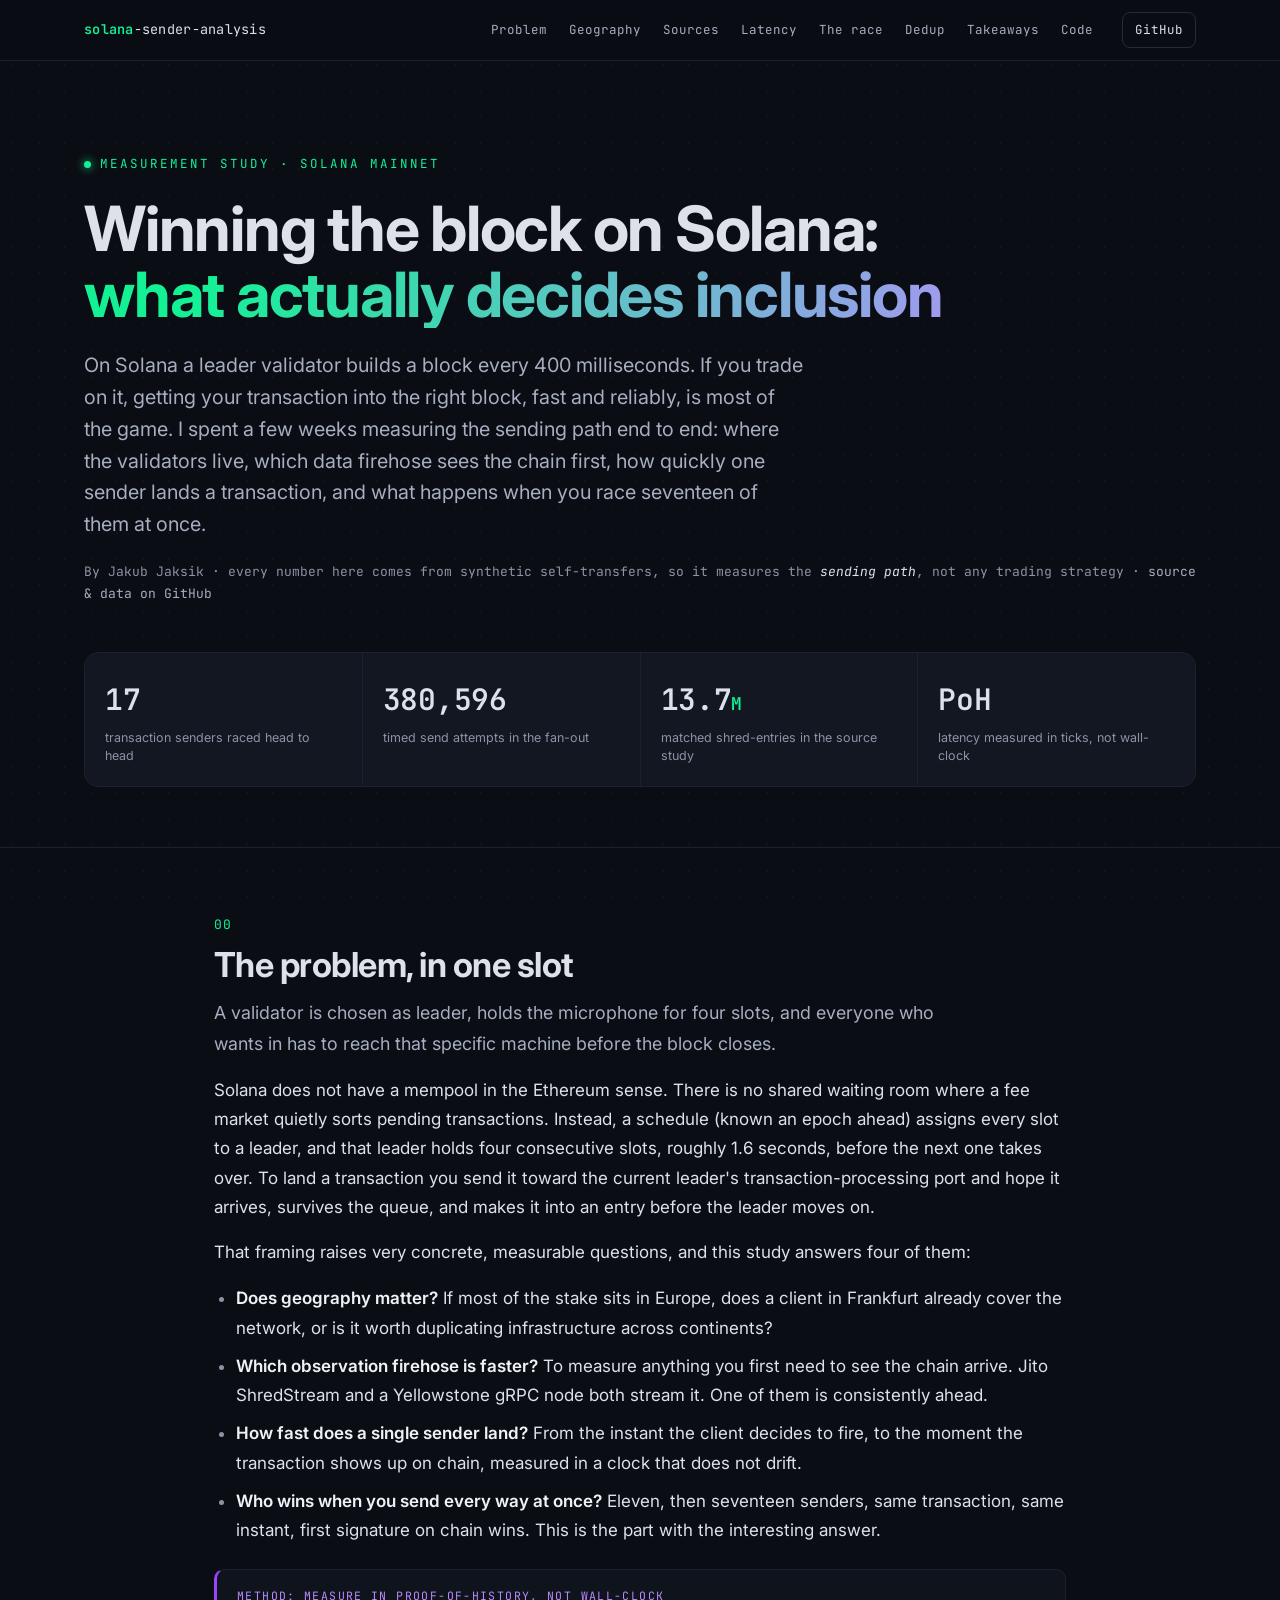
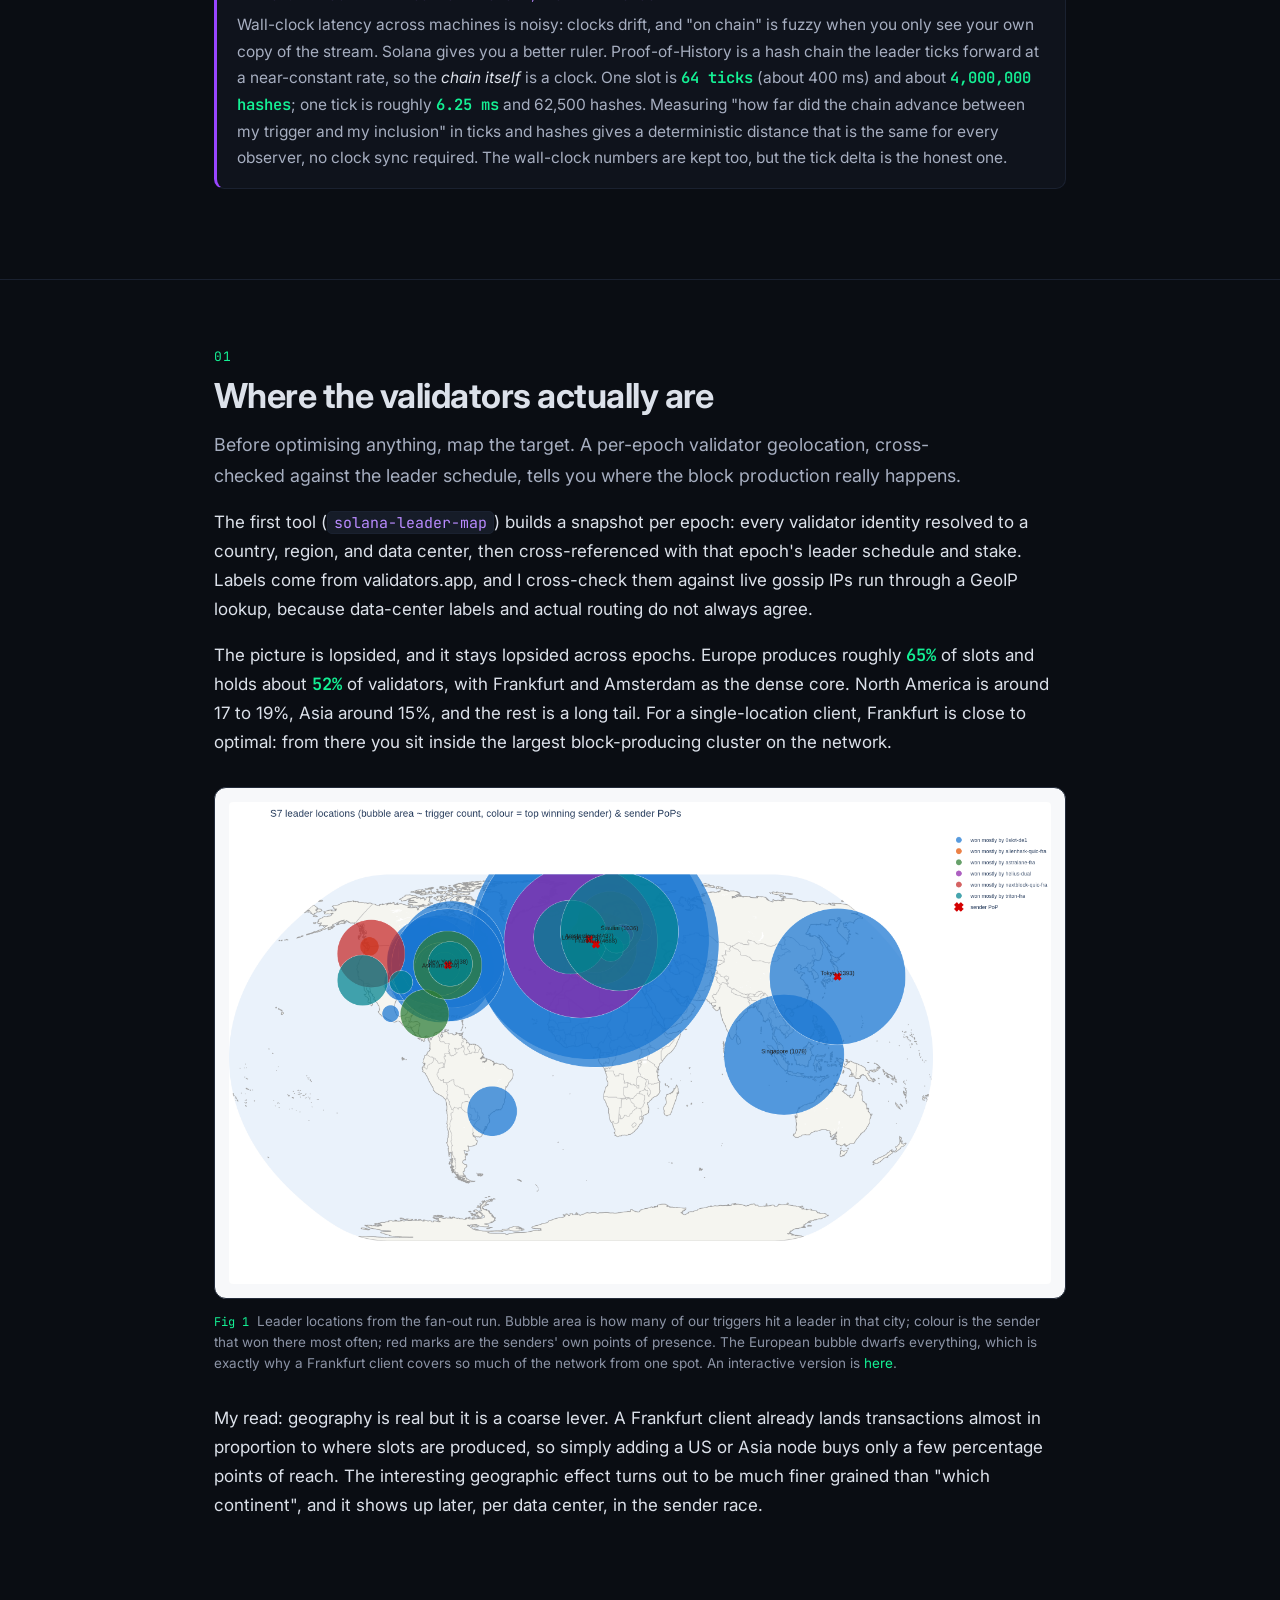
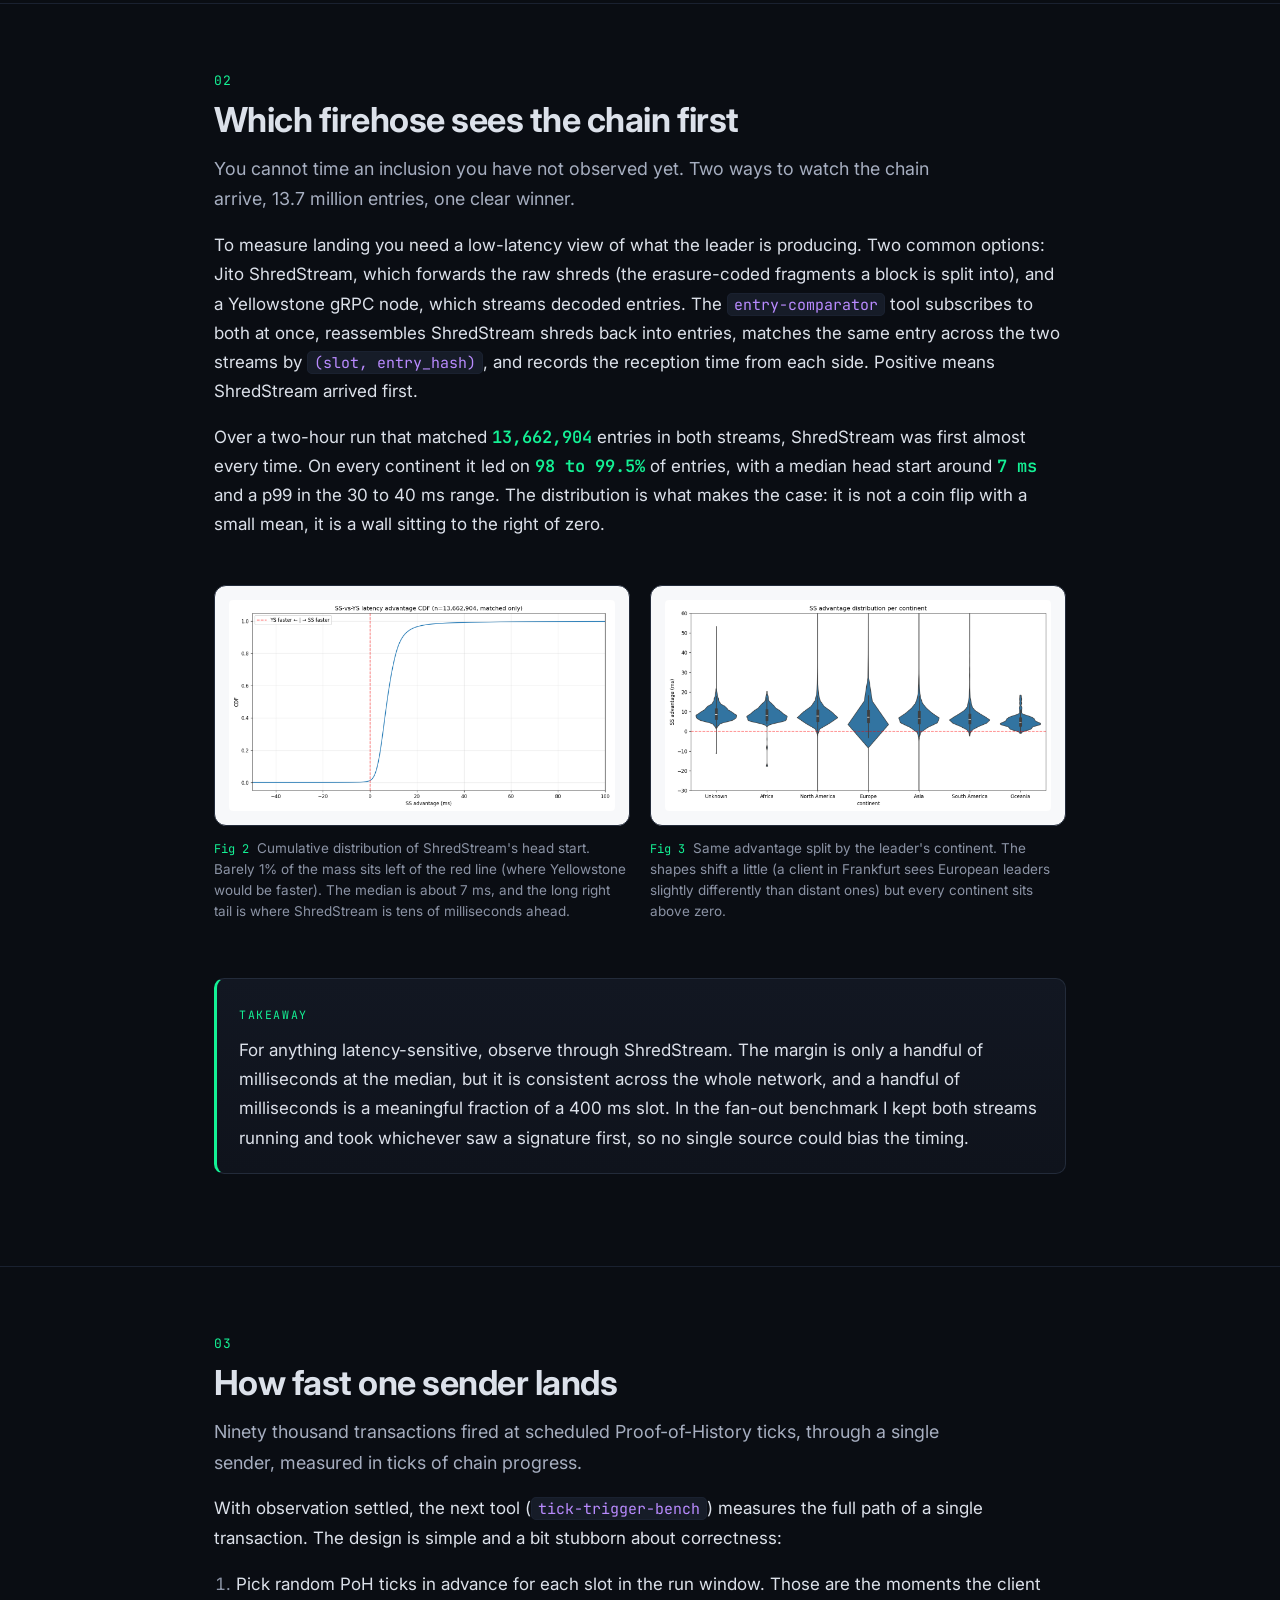
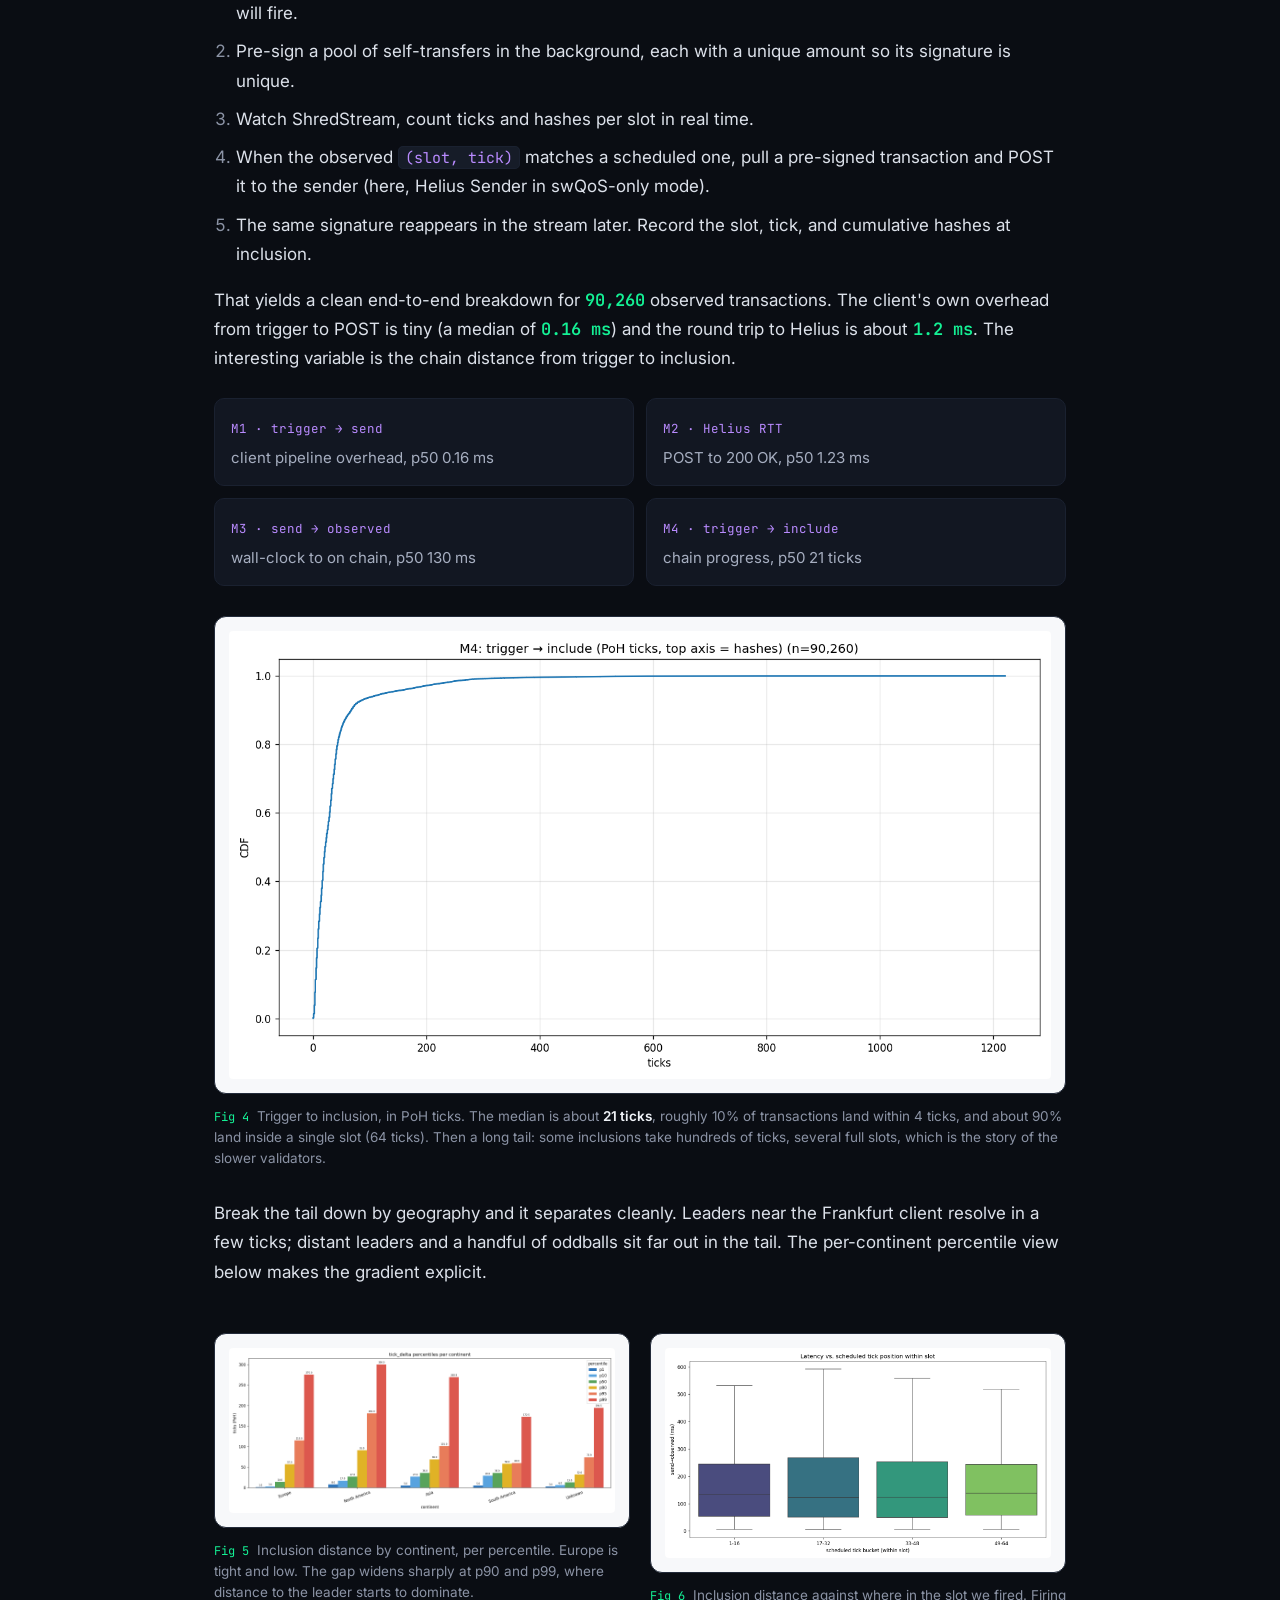
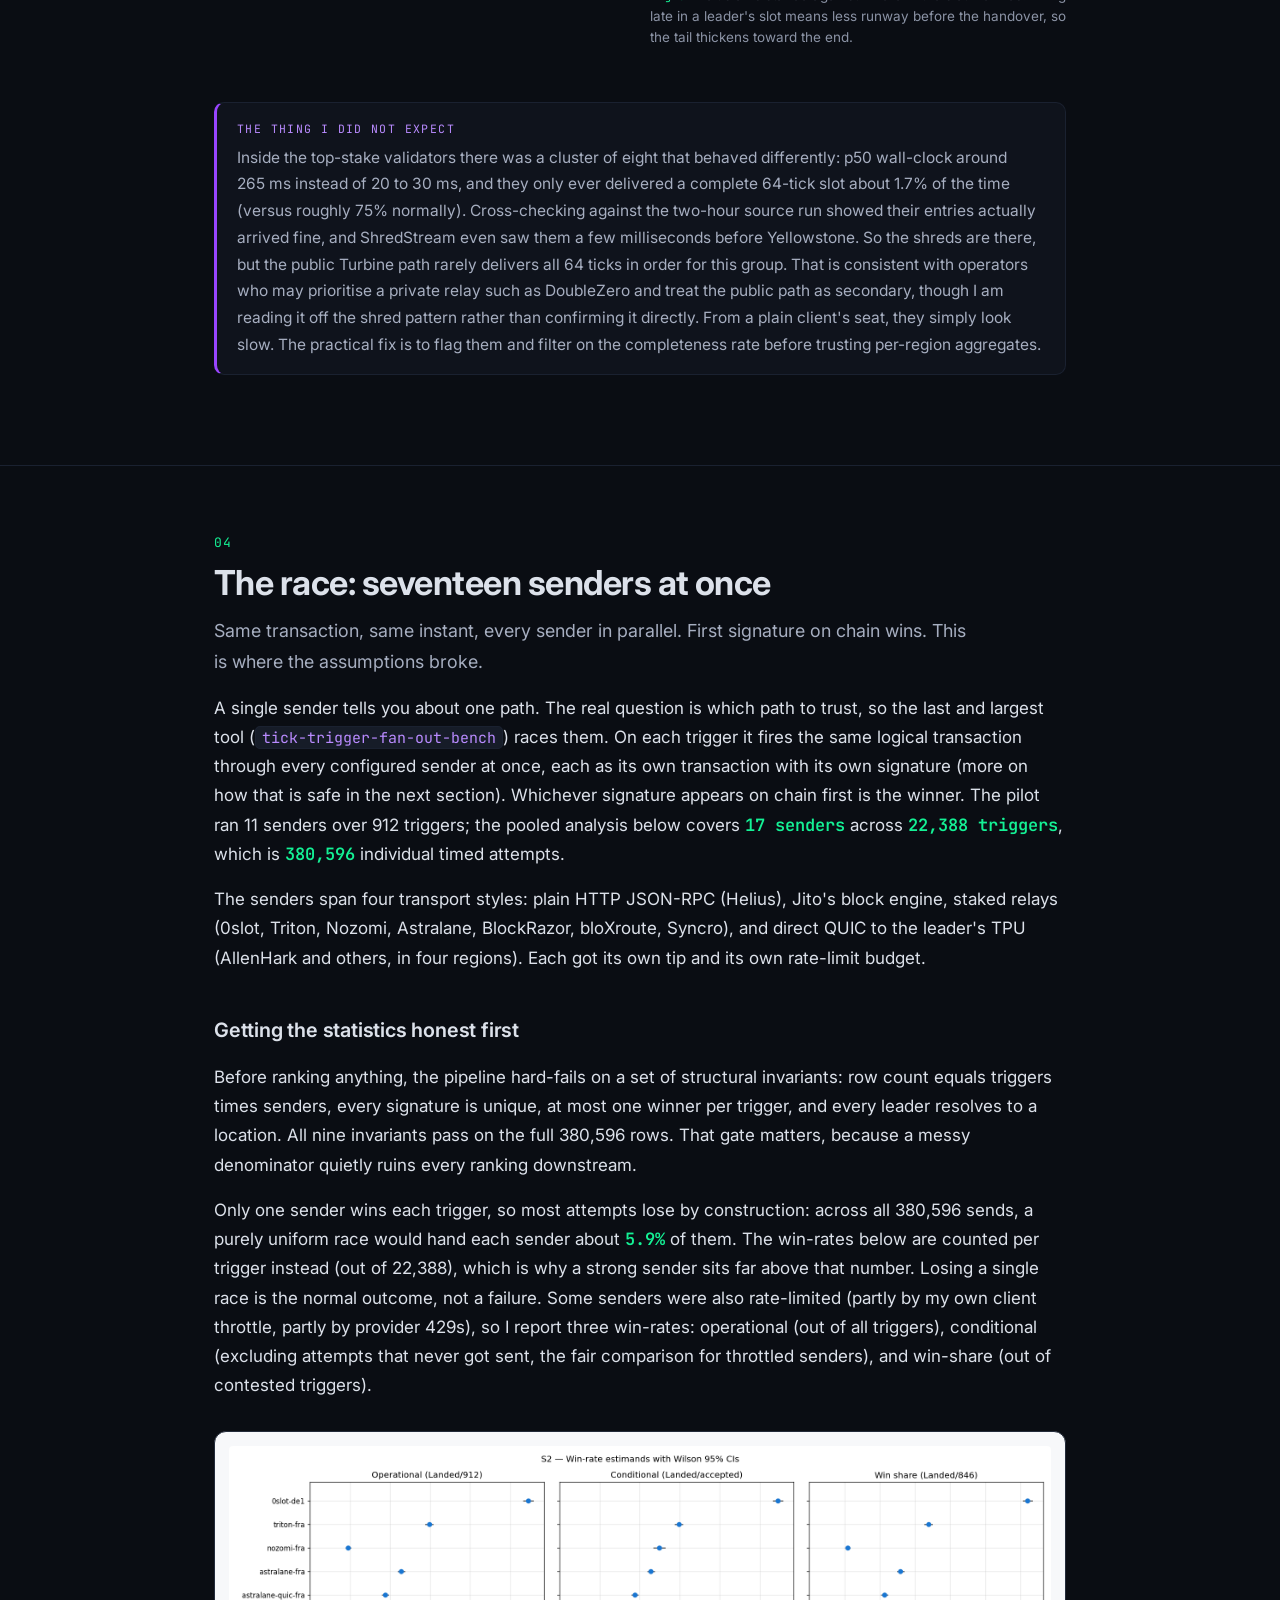
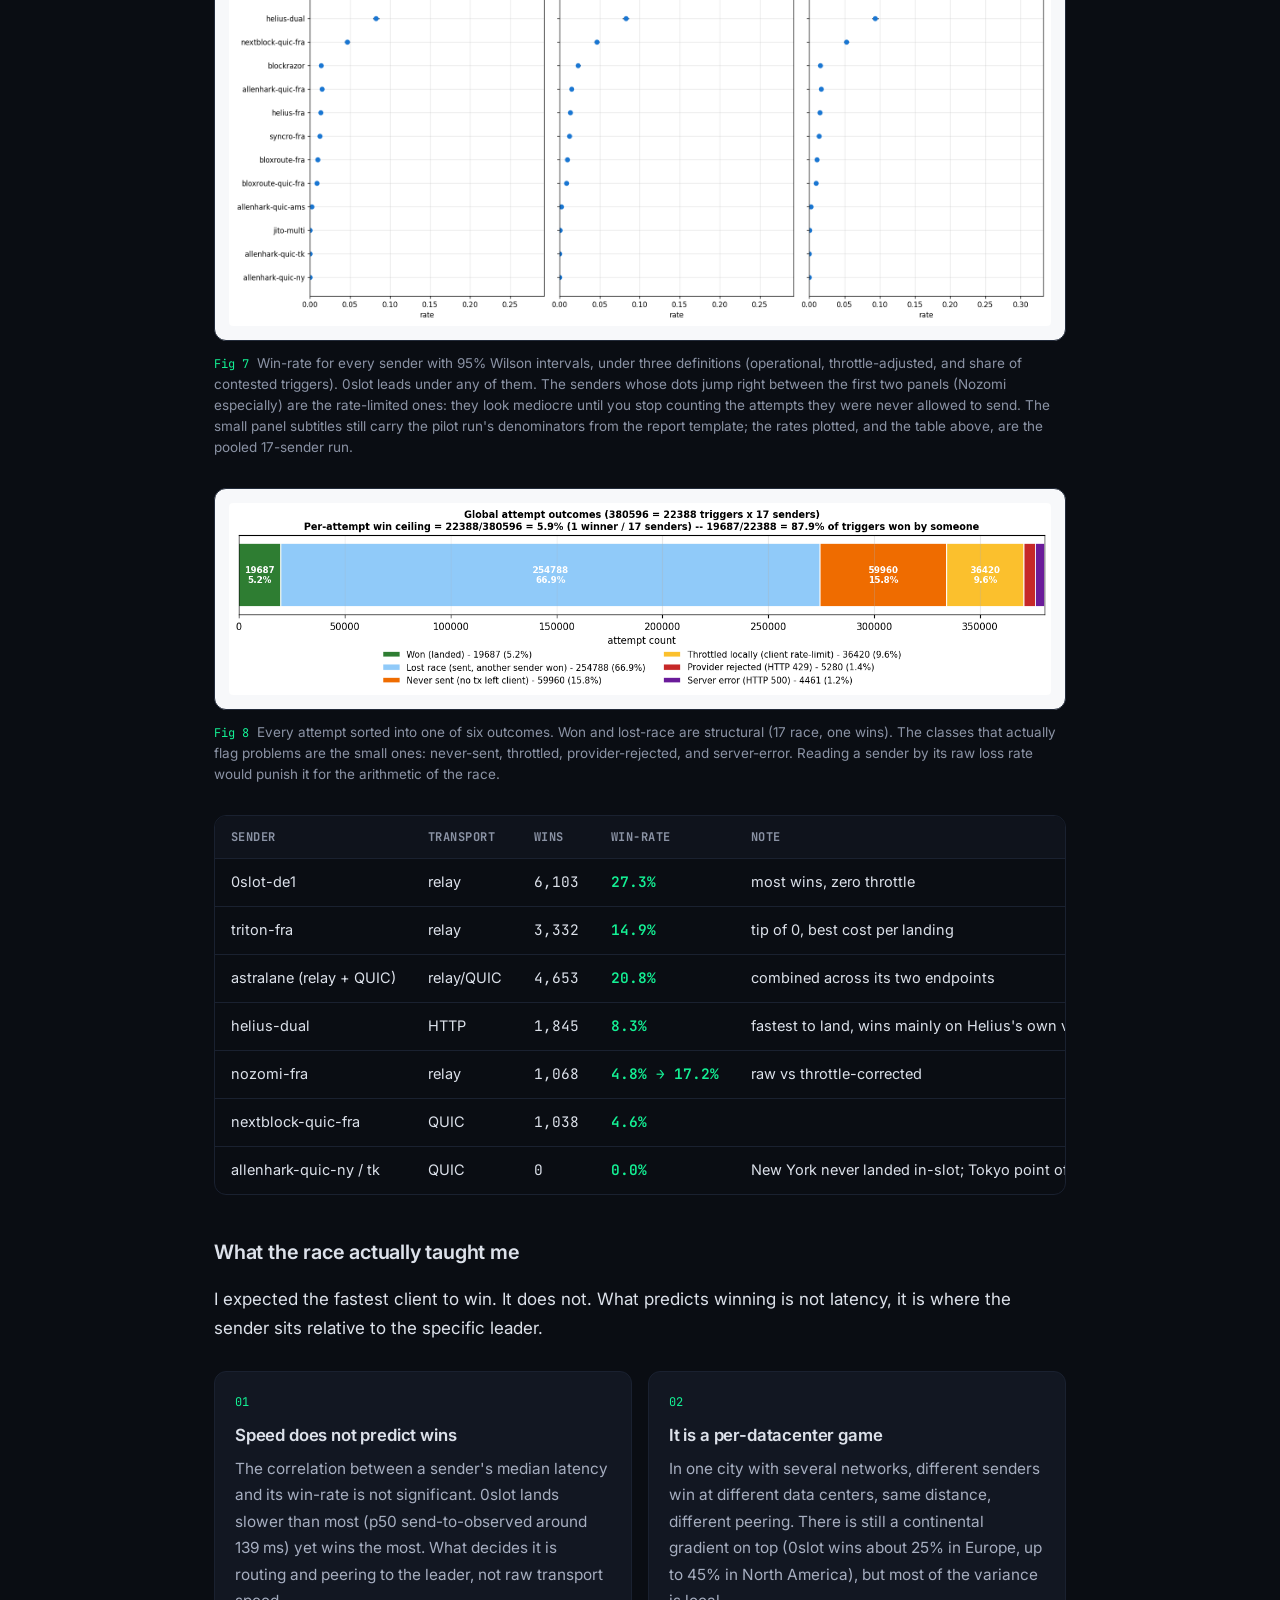
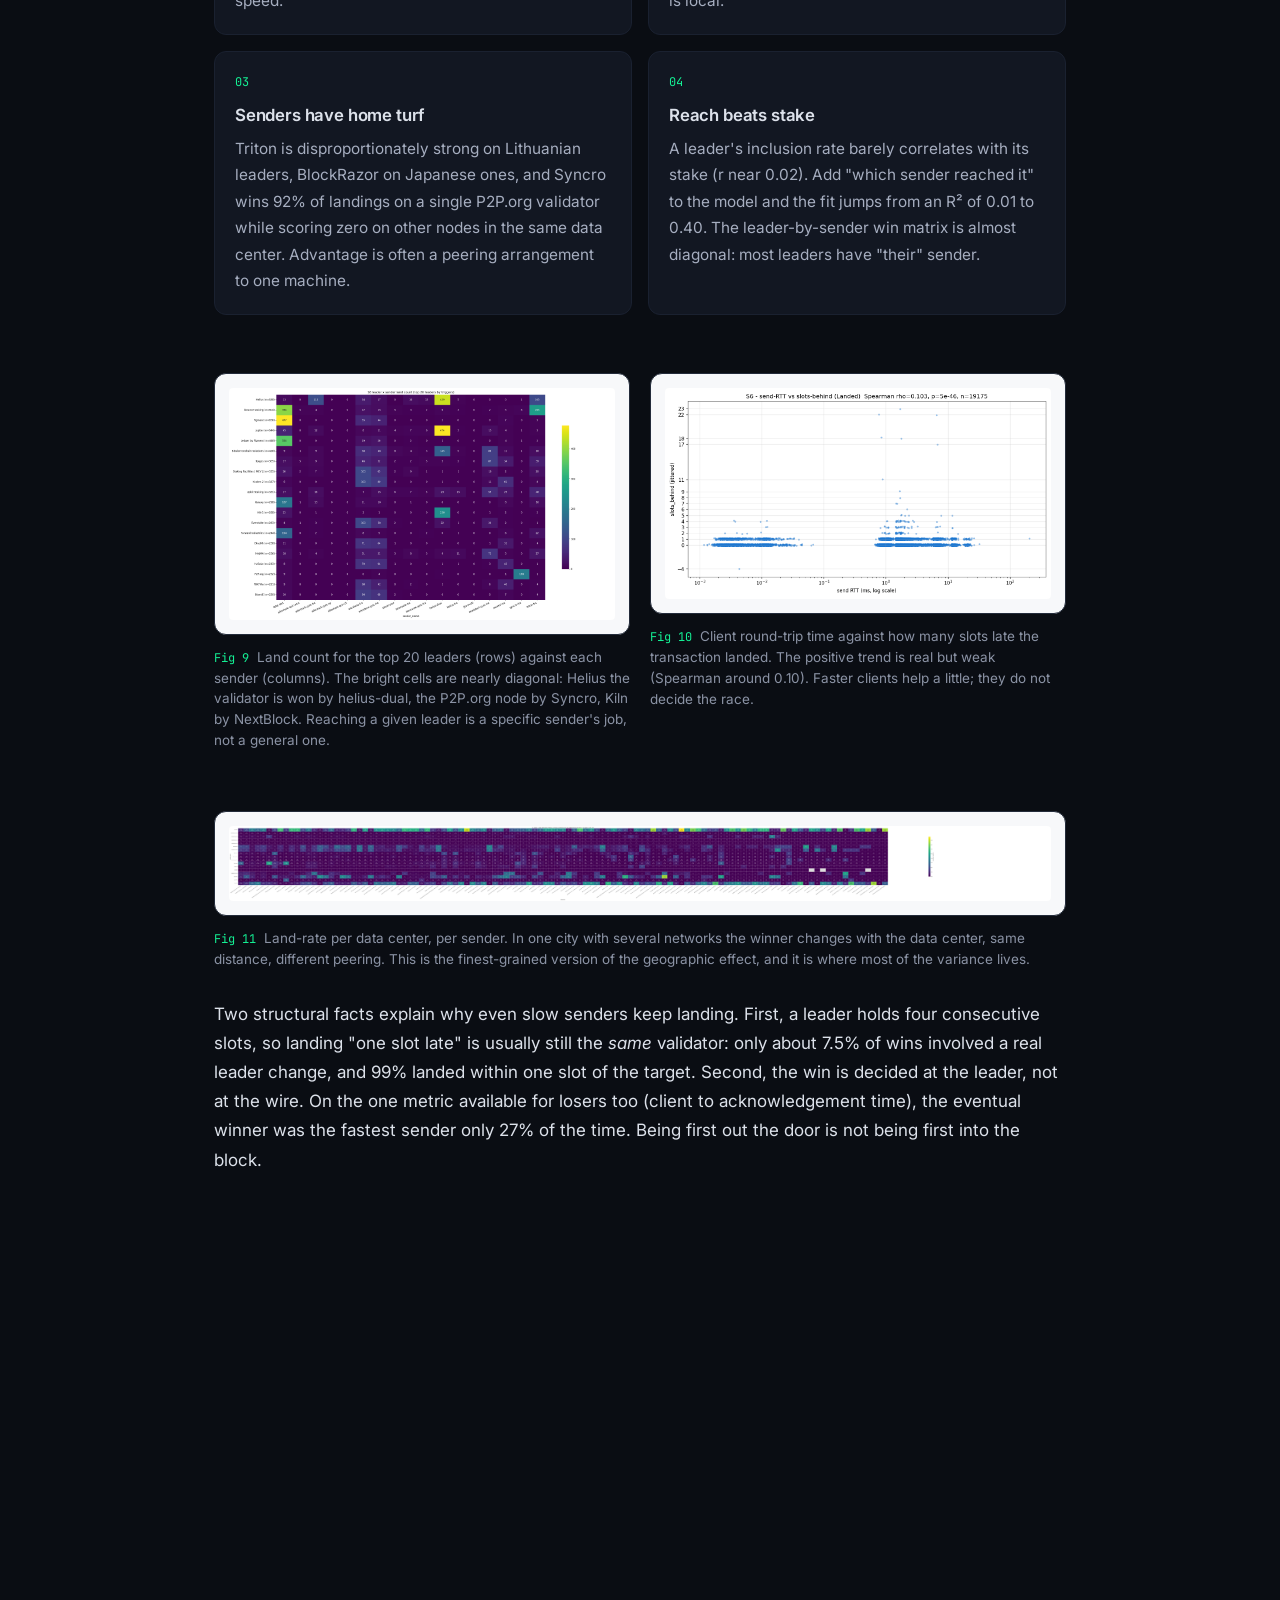
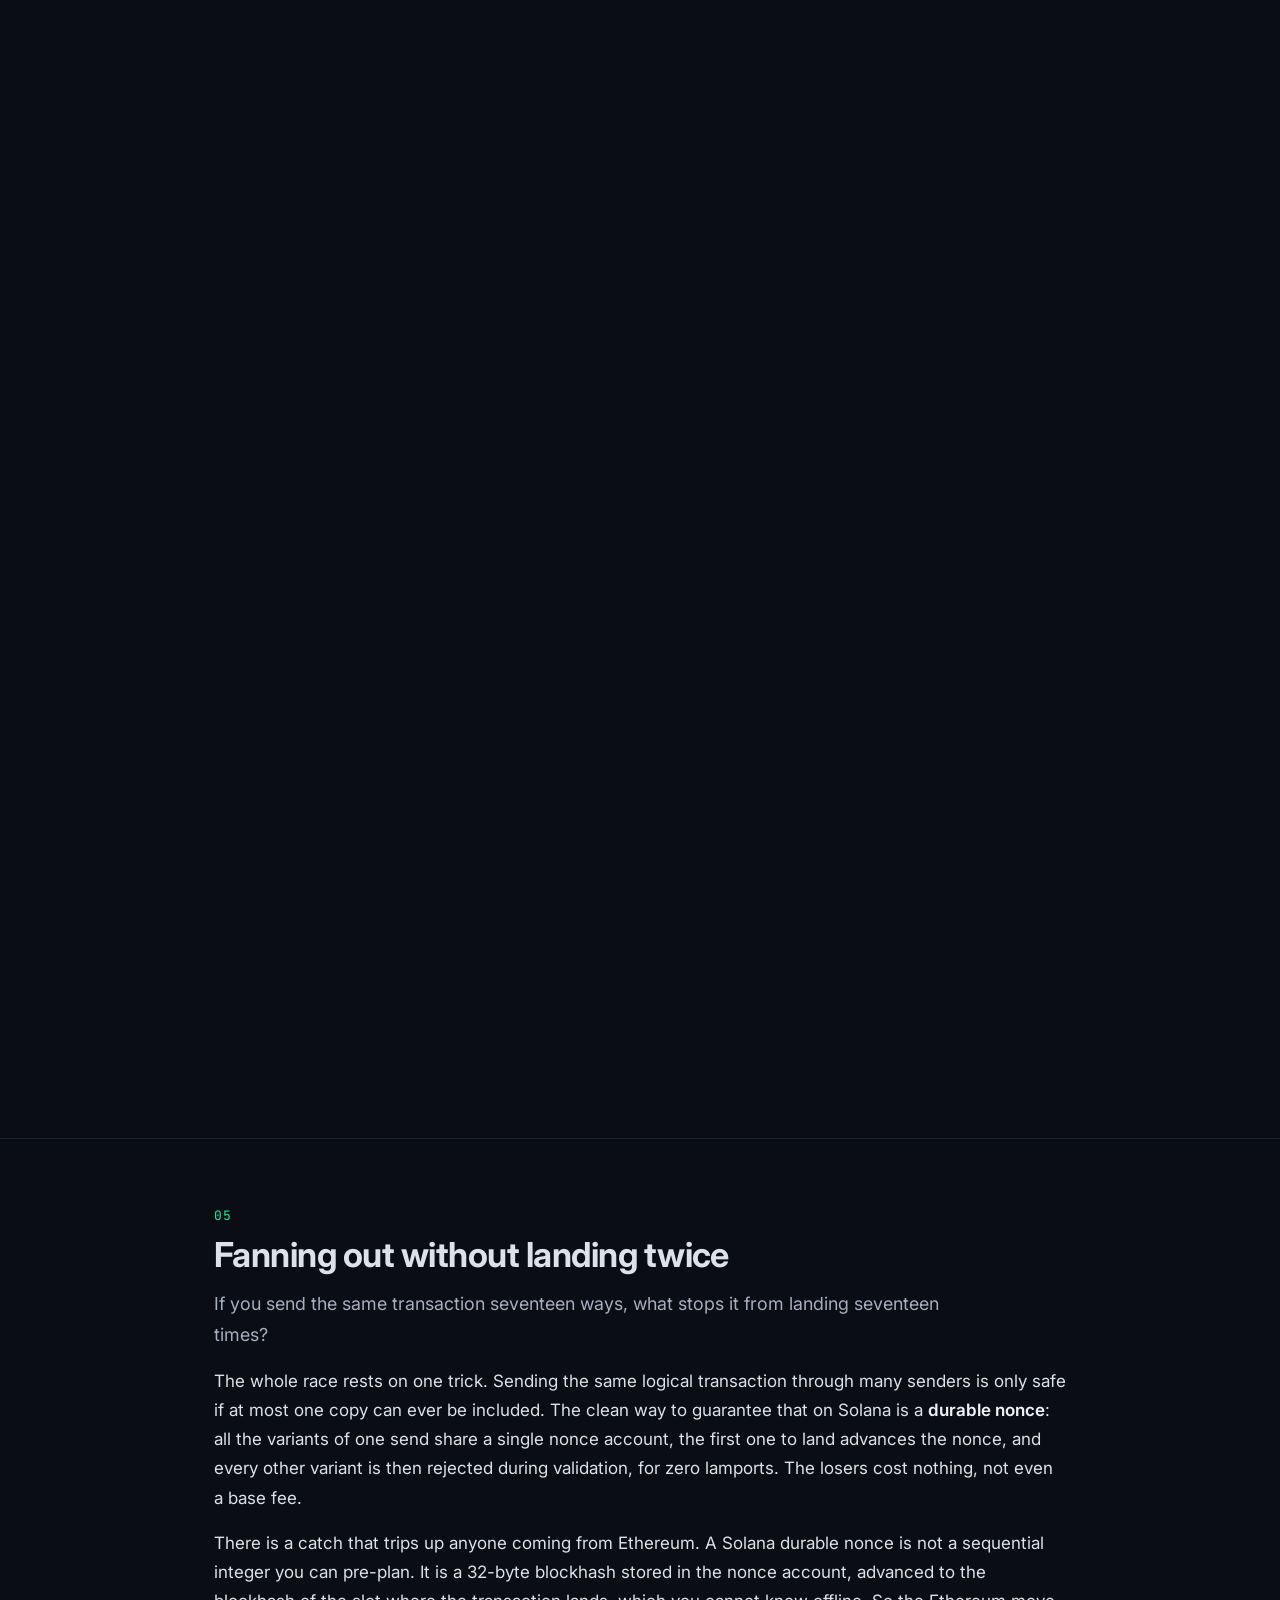
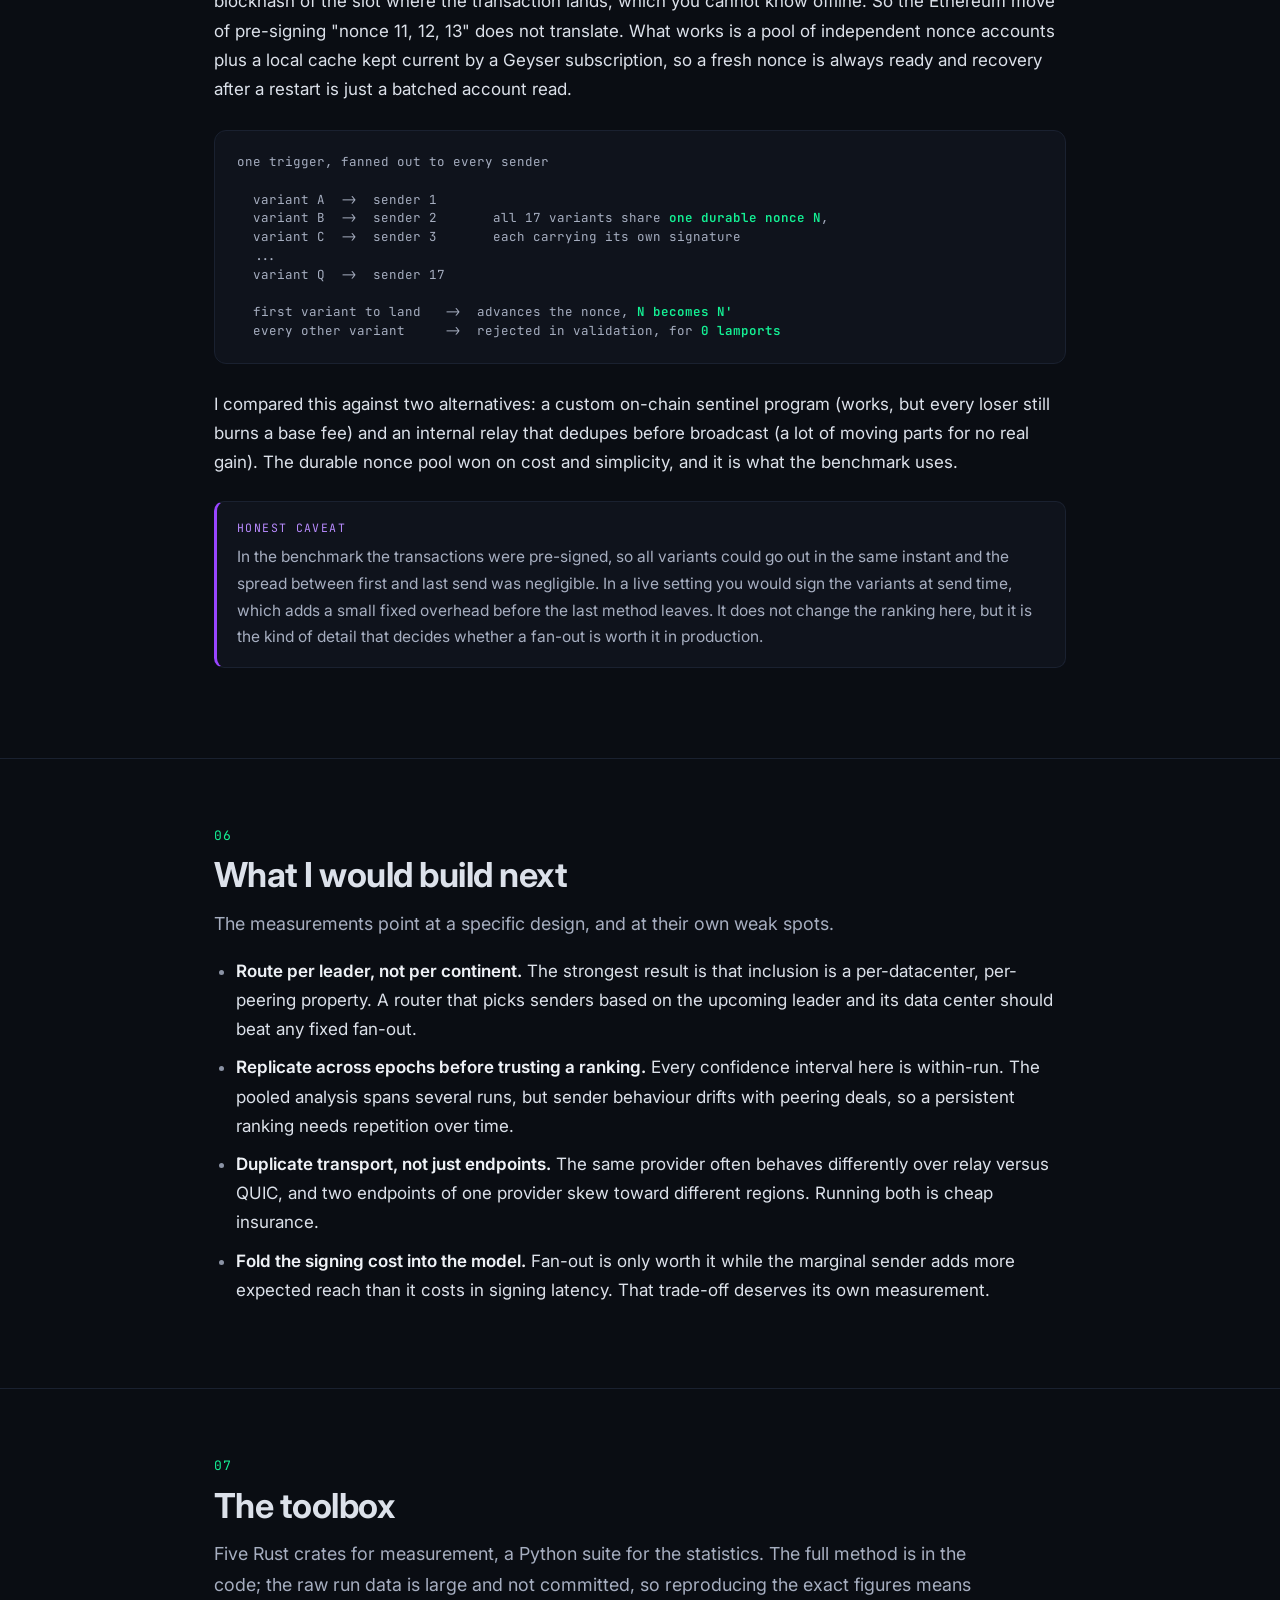
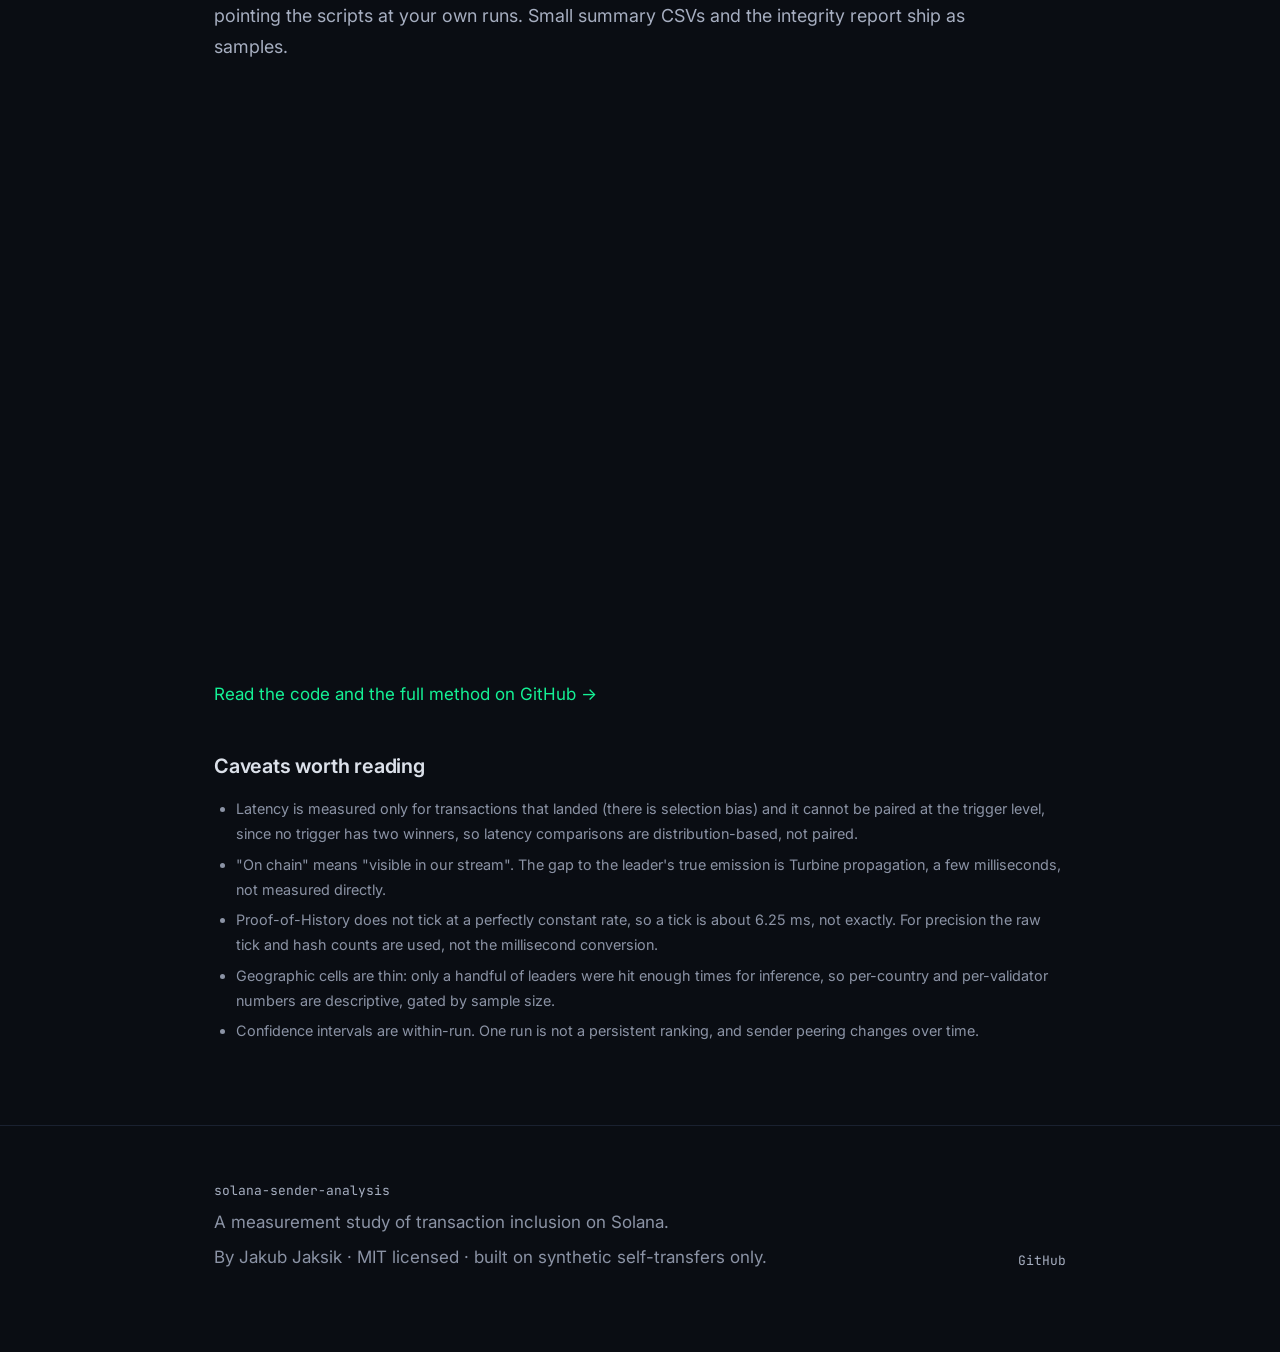
==== docs/index.html @ 0de24eb0 "Initial commit: Solana transaction-inclusion research showcase Measurement study of Solana transacti" ====
<!doctype html>
<html lang="en">
<head>
<meta charset="utf-8" />
<meta name="viewport" content="width=device-width, initial-scale=1" />
<title>Winning the block on Solana: a transaction-inclusion study</title>
<meta name="description" content="A measurement study of Solana transaction sending: validator geography, ShredStream vs Yellowstone, Proof-of-History latency, and a 17-sender head-to-head race with rigorous statistics." />
<meta name="author" content="Jakub Jaksik" />
<link rel="canonical" href="https://JakubJaksik.github.io/solana-sender-analysis/" />
<link rel="icon" href="data:image/svg+xml,%3Csvg xmlns='http://www.w3.org/2000/svg' viewBox='0 0 32 32'%3E%3Crect width='32' height='32' rx='7' fill='%230a0d13'/%3E%3Ccircle cx='16' cy='16' r='7' fill='%2314f195'/%3E%3C/svg%3E" />
<meta property="og:title" content="Winning the block on Solana" />
<meta property="og:description" content="17 transaction senders raced head to head. 380k timed attempts, measured in Proof-of-History ticks. What actually decides inclusion." />
<meta property="og:type" content="article" />
<meta property="og:image" content="https://JakubJaksik.github.io/solana-sender-analysis/assets/figures/fan-synthesis-quadrant.png" />
<meta name="twitter:card" content="summary_large_image" />
<meta name="twitter:image" content="https://JakubJaksik.github.io/solana-sender-analysis/assets/figures/fan-synthesis-quadrant.png" />
<link rel="preconnect" href="https://fonts.googleapis.com" />
<link rel="preconnect" href="https://fonts.gstatic.com" crossorigin />
<link href="https://fonts.googleapis.com/css2?family=Inter:wght@400;500;600;700&family=JetBrains+Mono:wght@400;500;600&display=swap" rel="stylesheet" />
<link rel="stylesheet" href="assets/css/style.css" />
</head>
<body>

<nav class="nav">
  <div class="nav-inner">
    <span class="nav-brand"><b>solana</b>-sender-analysis</span>
    <div class="nav-links">
      <a href="#problem">Problem</a>
      <a href="#geography">Geography</a>
      <a href="#sources">Sources</a>
      <a href="#latency">Latency</a>
      <a href="#fanout">The race</a>
      <a href="#dedup">Dedup</a>
      <a href="#next">Takeaways</a>
      <a href="#code">Code</a>
    </div>
    <a class="nav-cta" href="https://github.com/JakubJaksik/solana-sender-analysis">GitHub</a>
  </div>
</nav>

<!-- ============================================ HERO -->
<header class="hero">
  <div class="wrap-wide">
    <div class="hero-tag"><span class="dot"></span>Measurement study &middot; Solana mainnet</div>
    <h1>Winning the block on Solana: <span class="grad">what actually decides inclusion</span></h1>
    <p class="hero-lede">
      On Solana a leader validator builds a block every 400 milliseconds. If you trade on it, getting your
      transaction into the right block, fast and reliably, is most of the game. I spent a few weeks measuring
      the sending path end to end: where the validators live, which data firehose sees the chain first, how
      quickly one sender lands a transaction, and what happens when you race seventeen of them at once.
    </p>
    <p class="hero-meta">
      By Jakub Jaksik &middot; every number here comes from synthetic self-transfers, so it measures the
      <em>sending path</em>, not any trading strategy &middot;
      <a href="https://github.com/JakubJaksik/solana-sender-analysis">source &amp; data on GitHub</a>
    </p>

    <div class="statband reveal">
      <div class="stat"><div class="num"><span data-count="17">17</span></div><div class="lab">transaction senders raced head to head</div></div>
      <div class="stat"><div class="num"><span data-count="380596">380,596</span></div><div class="lab">timed send attempts in the fan-out</div></div>
      <div class="stat"><div class="num"><span data-count="13.7" data-dec="1">13.7</span><span class="u">M</span></div><div class="lab">matched shred-entries in the source study</div></div>
      <div class="stat"><div class="num">PoH</div><div class="lab">latency measured in ticks, not wall-clock</div></div>
    </div>
  </div>
</header>

<!-- ============================================ 0 PROBLEM -->
<section id="problem">
  <div class="wrap">
    <div class="sec-head"><span class="sec-num">00</span></div>
    <h2>The problem, in one slot</h2>
    <p class="dek">A validator is chosen as leader, holds the microphone for four slots, and everyone who wants
      in has to reach that specific machine before the block closes.</p>

    <p>Solana does not have a mempool in the Ethereum sense. There is no shared waiting room where a fee market
      quietly sorts pending transactions. Instead, a schedule (known an epoch ahead) assigns every slot to a
      leader, and that leader holds four consecutive slots, roughly 1.6 seconds, before the next one takes over.
      To land a transaction you send it toward the current leader's transaction-processing port and hope it
      arrives, survives the queue, and makes it into an entry before the leader moves on.</p>

    <p>That framing raises very concrete, measurable questions, and this study answers four of them:</p>
    <ul>
      <li><strong>Does geography matter?</strong> If most of the stake sits in Europe, does a client in
        Frankfurt already cover the network, or is it worth duplicating infrastructure across continents?</li>
      <li><strong>Which observation firehose is faster?</strong> To measure anything you first need to see the
        chain arrive. Jito ShredStream and a Yellowstone gRPC node both stream it. One of them is consistently
        ahead.</li>
      <li><strong>How fast does a single sender land?</strong> From the instant the client decides to fire, to
        the moment the transaction shows up on chain, measured in a clock that does not drift.</li>
      <li><strong>Who wins when you send every way at once?</strong> Eleven, then seventeen senders, same
        transaction, same instant, first signature on chain wins. This is the part with the interesting answer.</li>
    </ul>

    <div class="note reveal">
      <span class="nlab">Method: measure in Proof-of-History, not wall-clock</span>
      <p style="margin:0">Wall-clock latency across machines is noisy: clocks drift, and "on chain" is fuzzy when
      you only see your own copy of the stream. Solana gives you a better ruler. Proof-of-History is a
      hash chain the leader ticks forward at a near-constant rate, so the <em>chain itself</em> is a clock.
      One slot is <span class="kn">64 ticks</span> (about 400&nbsp;ms) and about <span class="kn">4,000,000 hashes</span>;
      one tick is roughly <span class="kn">6.25&nbsp;ms</span> and 62,500 hashes. Measuring "how far did the chain
      advance between my trigger and my inclusion" in ticks and hashes gives a deterministic distance that is the
      same for every observer, no clock sync required. The wall-clock numbers are kept too, but the tick delta is
      the honest one.</p>
    </div>
  </div>
</section>

<!-- ============================================ 1 GEOGRAPHY -->
<section id="geography">
  <div class="wrap">
    <div class="sec-head"><span class="sec-num">01</span></div>
    <h2>Where the validators actually are</h2>
    <p class="dek">Before optimising anything, map the target. A per-epoch validator geolocation, cross-checked
      against the leader schedule, tells you where the block production really happens.</p>

    <p>The first tool (<code>solana-leader-map</code>) builds a snapshot per epoch: every validator identity
      resolved to a country, region, and data center, then cross-referenced with that epoch's leader schedule
      and stake. Labels come from validators.app, and I cross-check them against live gossip IPs run through a
      GeoIP lookup, because data-center labels and actual routing do not always agree.</p>

    <p>The picture is lopsided, and it stays lopsided across epochs. Europe produces roughly
      <span class="kn">65%</span> of slots and holds about <span class="kn">52%</span> of validators, with
      Frankfurt and Amsterdam as the dense core. North America is around 17 to 19%, Asia around 15%, and the
      rest is a long tail. For a single-location client, Frankfurt is close to optimal: from there you sit inside
      the largest block-producing cluster on the network.</p>

    <figure class="reveal">
      <div class="fig-card"><img src="assets/figures/geo-world-map.png" alt="World map of leader locations sized by trigger count, coloured by the sender that wins there, with sender points of presence marked." loading="lazy" /></div>
      <figcaption><span class="figtag">Fig 1</span>Leader locations from the fan-out run. Bubble area is how many
        of our triggers hit a leader in that city; colour is the sender that won there most often; red marks are
        the senders' own points of presence. The European bubble dwarfs everything, which is exactly why a
        Frankfurt client covers so much of the network from one spot. An interactive version is
        <a href="assets/figures/geo-world-map.html">here</a>.</figcaption>
    </figure>

    <p>My read: geography is real but it is a coarse lever. A Frankfurt client already lands transactions almost
      in proportion to where slots are produced, so simply adding a US or Asia node buys only a few percentage
      points of reach. The interesting geographic effect turns out to be much finer grained than "which
      continent", and it shows up later, per data center, in the sender race.</p>
  </div>
</section>

<!-- ============================================ 2 SOURCES -->
<section id="sources">
  <div class="wrap">
    <div class="sec-head"><span class="sec-num">02</span></div>
    <h2>Which firehose sees the chain first</h2>
    <p class="dek">You cannot time an inclusion you have not observed yet. Two ways to watch the chain arrive,
      13.7 million entries, one clear winner.</p>

    <p>To measure landing you need a low-latency view of what the leader is producing. Two common options: Jito
      ShredStream, which forwards the raw shreds (the erasure-coded fragments a block is split into), and a
      Yellowstone gRPC node, which streams decoded entries. The <code>entry-comparator</code> tool subscribes to
      both at once, reassembles ShredStream shreds back into entries, matches the same entry across the two
      streams by <code>(slot, entry_hash)</code>, and records the reception time from each side. Positive means
      ShredStream arrived first.</p>

    <p>Over a two-hour run that matched <span class="kn">13,662,904</span> entries in both streams, ShredStream
      was first almost every time. On every continent it led on <span class="kn">98 to 99.5%</span> of entries,
      with a median head start around <span class="kn">7&nbsp;ms</span> and a p99 in the 30 to 40&nbsp;ms range.
      The distribution is what makes the case: it is not a coin flip with a small mean, it is a wall sitting to
      the right of zero.</p>

    <div class="fig-row">
      <figure class="reveal">
        <div class="fig-card"><img src="assets/figures/src-cdf.png" alt="CDF of the ShredStream advantage in milliseconds; almost the entire curve is right of zero." loading="lazy" /></div>
        <figcaption><span class="figtag">Fig 2</span>Cumulative distribution of ShredStream's head start.
          Barely 1% of the mass sits left of the red line (where Yellowstone would be faster). The median is
          about 7&nbsp;ms, and the long right tail is where ShredStream is tens of milliseconds ahead.</figcaption>
      </figure>
      <figure class="reveal">
        <div class="fig-card"><img src="assets/figures/src-continent-violin.png" alt="Violin plot of ShredStream advantage per continent, all centred above zero." loading="lazy" /></div>
        <figcaption><span class="figtag">Fig 3</span>Same advantage split by the leader's continent. The shapes
          shift a little (a client in Frankfurt sees European leaders slightly differently than distant ones)
          but every continent sits above zero.</figcaption>
      </figure>
    </div>

    <div class="finding reveal">
      <span class="flab">Takeaway</span>
      <p>For anything latency-sensitive, observe through ShredStream. The margin is only a handful of
        milliseconds at the median, but it is consistent across the whole network, and a handful of milliseconds
        is a meaningful fraction of a 400&nbsp;ms slot. In the fan-out benchmark I kept both streams running and
        took whichever saw a signature first, so no single source could bias the timing.</p>
    </div>
  </div>
</section>

<!-- ============================================ 3 LATENCY -->
<section id="latency">
  <div class="wrap">
    <div class="sec-head"><span class="sec-num">03</span></div>
    <h2>How fast one sender lands</h2>
    <p class="dek">Ninety thousand transactions fired at scheduled Proof-of-History ticks, through a single
      sender, measured in ticks of chain progress.</p>

    <p>With observation settled, the next tool (<code>tick-trigger-bench</code>) measures the full path of a
      single transaction. The design is simple and a bit stubborn about correctness:</p>
    <ol>
      <li>Pick random PoH ticks in advance for each slot in the run window. Those are the moments the client
        will fire.</li>
      <li>Pre-sign a pool of self-transfers in the background, each with a unique amount so its signature is
        unique.</li>
      <li>Watch ShredStream, count ticks and hashes per slot in real time.</li>
      <li>When the observed <code>(slot, tick)</code> matches a scheduled one, pull a pre-signed transaction and
        POST it to the sender (here, Helius Sender in swQoS-only mode).</li>
      <li>The same signature reappears in the stream later. Record the slot, tick, and cumulative hashes at
        inclusion.</li>
    </ol>

    <p>That yields a clean end-to-end breakdown for <span class="kn">90,260</span> observed transactions. The
      client's own overhead from trigger to POST is tiny (a median of <span class="kn">0.16&nbsp;ms</span>) and
      the round trip to Helius is about <span class="kn">1.2&nbsp;ms</span>. The interesting variable is the
      chain distance from trigger to inclusion.</p>

    <div class="metrics">
      <div class="metric"><span class="mid">M1 &middot; trigger &rarr; send</span><div class="mtxt">client pipeline overhead, p50 0.16&nbsp;ms</div></div>
      <div class="metric"><span class="mid">M2 &middot; Helius RTT</span><div class="mtxt">POST to 200 OK, p50 1.23&nbsp;ms</div></div>
      <div class="metric"><span class="mid">M3 &middot; send &rarr; observed</span><div class="mtxt">wall-clock to on chain, p50 130&nbsp;ms</div></div>
      <div class="metric"><span class="mid">M4 &middot; trigger &rarr; include</span><div class="mtxt">chain progress, p50 21 ticks</div></div>
    </div>

    <figure class="reveal">
      <div class="fig-card"><img src="assets/figures/lat-ticks-cdf.png" alt="CDF of trigger-to-inclusion measured in PoH ticks; steep rise then a long flat tail." loading="lazy" /></div>
      <figcaption><span class="figtag">Fig 4</span>Trigger to inclusion, in PoH ticks. The median is about
        <strong>21 ticks</strong>, roughly 10% of transactions land within 4 ticks, and about 90% land inside a
        single slot (64 ticks). Then a long tail: some inclusions take hundreds of ticks, several full slots,
        which is the story of the slower validators.</figcaption>
    </figure>

    <p>Break the tail down by geography and it separates cleanly. Leaders near the Frankfurt client resolve in a
      few ticks; distant leaders and a handful of oddballs sit far out in the tail. The per-continent percentile
      view below makes the gradient explicit.</p>

    <div class="fig-row">
      <figure class="reveal">
        <div class="fig-card"><img src="assets/figures/lat-tickdelta-percentile-continent.png" alt="Tick-delta percentiles per continent; Europe lowest, others progressively higher." loading="lazy" /></div>
        <figcaption><span class="figtag">Fig 5</span>Inclusion distance by continent, per percentile. Europe is
          tight and low. The gap widens sharply at p90 and p99, where distance to the leader starts to dominate.</figcaption>
      </figure>
      <figure class="reveal">
        <div class="fig-card"><img src="assets/figures/lat-vs-scheduled-tick.png" alt="Latency versus the scheduled tick position inside the slot." loading="lazy" /></div>
        <figcaption><span class="figtag">Fig 6</span>Inclusion distance against where in the slot we fired. Firing
          late in a leader's slot means less runway before the handover, so the tail thickens toward the end.</figcaption>
      </figure>
    </div>

    <div class="note reveal">
      <span class="nlab">The thing I did not expect</span>
      <p style="margin:0">Inside the top-stake validators there was a cluster of eight that behaved differently:
      p50 wall-clock around 265&nbsp;ms instead of 20 to 30&nbsp;ms, and they only ever delivered a complete
      64-tick slot about 1.7% of the time (versus roughly 75% normally). Cross-checking against the two-hour
      source run showed their entries actually arrived fine, and ShredStream even saw them a few milliseconds
      before Yellowstone. So the shreds are there, but the public Turbine path rarely delivers all 64 ticks in
      order for this group. That is consistent with operators who may prioritise a private relay such as DoubleZero
      and treat the public path as secondary, though I am reading it off the shred pattern rather than confirming
      it directly. From a plain client's seat, they simply look slow. The practical fix is to flag them and
      filter on the completeness rate before trusting per-region aggregates.</p>
    </div>
  </div>
</section>

<!-- ============================================ 4 FANOUT -->
<section id="fanout">
  <div class="wrap">
    <div class="sec-head"><span class="sec-num">04</span></div>
    <h2>The race: seventeen senders at once</h2>
    <p class="dek">Same transaction, same instant, every sender in parallel. First signature on chain wins.
      This is where the assumptions broke.</p>

    <p>A single sender tells you about one path. The real question is which path to trust, so the last and
      largest tool (<code>tick-trigger-fan-out-bench</code>) races them. On each trigger it fires the same
      logical transaction through every configured sender at once, each as its own transaction with its own
      signature (more on how that is safe in the next section). Whichever signature appears on chain first is
      the winner. The pilot ran 11 senders over 912 triggers; the pooled analysis below covers
      <span class="kn">17 senders</span> across <span class="kn">22,388 triggers</span>, which is
      <span class="kn">380,596</span> individual timed attempts.</p>

    <p>The senders span four transport styles: plain HTTP JSON-RPC (Helius), Jito's block engine, staked relays
      (0slot, Triton, Nozomi, Astralane, BlockRazor, bloXroute, Syncro), and direct QUIC to the leader's TPU
      (AllenHark and others, in four regions). Each got its own tip and its own rate-limit budget.</p>

    <h3>Getting the statistics honest first</h3>
    <p>Before ranking anything, the pipeline hard-fails on a set of structural invariants: row count equals
      triggers times senders, every signature is unique, at most one winner per trigger, and every leader
      resolves to a location. All nine invariants pass on the full 380,596 rows. That gate matters, because a
      messy denominator quietly ruins every ranking downstream.</p>

    <p>Only one sender wins each trigger, so most attempts lose by construction: across all 380,596 sends, a
      purely uniform race would hand each sender about <span class="kn">5.9%</span> of them. The win-rates below
      are counted per trigger instead (out of 22,388), which is why a strong sender sits far above that number.
      Losing a single race is the normal outcome, not a failure. Some senders were also rate-limited (partly by
      my own client throttle, partly by provider 429s), so I report three win-rates: operational (out of all
      triggers), conditional (excluding attempts that never got sent, the fair comparison for throttled
      senders), and win-share (out of contested triggers).</p>

    <figure class="reveal">
      <div class="fig-card"><img src="assets/figures/fan-winrate-forest.png" alt="Forest plot of each sender's win-rate with 95% Wilson confidence intervals, across three estimands." loading="lazy" /></div>
      <figcaption><span class="figtag">Fig 7</span>Win-rate for every sender with 95% Wilson intervals, under
        three definitions (operational, throttle-adjusted, and share of contested triggers). 0slot leads under
        any of them. The senders whose dots jump right between the first two panels (Nozomi especially) are the
        rate-limited ones: they look mediocre until you stop counting the attempts they were never allowed to
        send. The small panel subtitles still carry the pilot run's denominators from the report template; the
        rates plotted, and the table above, are the pooled 17-sender run.</figcaption>
    </figure>

    <figure class="reveal">
      <div class="fig-card"><img src="assets/figures/fan-outcomes.png" alt="Distribution of all send attempts across six outcome classes, showing lost-race as the dominant structural outcome." loading="lazy" /></div>
      <figcaption><span class="figtag">Fig 8</span>Every attempt sorted into one of six outcomes. Won and
        lost-race are structural (17 race, one wins). The classes that actually flag problems are the small ones:
        never-sent, throttled, provider-rejected, and server-error. Reading a sender by its raw loss rate would
        punish it for the arithmetic of the race.</figcaption>
    </figure>

    <div class="tbl-wrap reveal">
      <table>
        <thead><tr><th>Sender</th><th>Transport</th><th>Wins</th><th>Win-rate</th><th>Note</th></tr></thead>
        <tbody>
          <tr><td>0slot-de1</td><td>relay</td><td class="n">6,103</td><td class="win">27.3%</td><td>most wins, zero throttle</td></tr>
          <tr><td>triton-fra</td><td>relay</td><td class="n">3,332</td><td class="win">14.9%</td><td>tip of 0, best cost per landing</td></tr>
          <tr><td>astralane (relay + QUIC)</td><td>relay/QUIC</td><td class="n">4,653</td><td class="win">20.8%</td><td>combined across its two endpoints</td></tr>
          <tr><td>helius-dual</td><td>HTTP</td><td class="n">1,845</td><td class="win">8.3%</td><td>fastest to land, wins mainly on Helius's own validator</td></tr>
          <tr><td>nozomi-fra</td><td>relay</td><td class="n">1,068</td><td class="win">4.8% &rarr; 17.2%</td><td>raw vs throttle-corrected</td></tr>
          <tr><td>nextblock-quic-fra</td><td>QUIC</td><td class="n">1,038</td><td class="win">4.6%</td><td>&nbsp;</td></tr>
          <tr><td>allenhark-quic-ny / tk</td><td>QUIC</td><td class="n">0</td><td class="win">0.0%</td><td>New York never landed in-slot; Tokyo point of presence was dead</td></tr>
        </tbody>
      </table>
    </div>

    <h3>What the race actually taught me</h3>
    <p>I expected the fastest client to win. It does not. What predicts winning is not latency, it is where the
      sender sits relative to the specific leader.</p>

    <div class="finds">
      <div class="find reveal"><div class="fi">01</div><h4>Speed does not predict wins</h4>
        <p>The correlation between a sender's median latency and its win-rate is not significant. 0slot lands
          slower than most (p50 send-to-observed around 139&nbsp;ms) yet wins the most. What decides it is
          routing and peering to the leader, not raw transport speed.</p></div>
      <div class="find reveal"><div class="fi">02</div><h4>It is a per-datacenter game</h4>
        <p>In one city with several networks, different senders win at different data centers, same distance,
          different peering. There is still a continental gradient on top (0slot wins about 25% in Europe, up to
          45% in North America), but most of the variance is local.</p></div>
      <div class="find reveal"><div class="fi">03</div><h4>Senders have home turf</h4>
        <p>Triton is disproportionately strong on Lithuanian leaders, BlockRazor on Japanese ones, and Syncro
          wins 92% of landings on a single P2P.org validator while scoring zero on other nodes in the same
          data center. Advantage is often a peering arrangement to one machine.</p></div>
      <div class="find reveal"><div class="fi">04</div><h4>Reach beats stake</h4>
        <p>A leader's inclusion rate barely correlates with its stake (r near 0.02). Add "which sender reached
          it" to the model and the fit jumps from an R&sup2; of 0.01 to 0.40. The leader-by-sender win matrix is
          almost diagonal: most leaders have "their" sender.</p></div>
    </div>

    <div class="fig-row">
      <figure class="reveal">
        <div class="fig-card"><img src="assets/figures/fan-leader-sender-heatmap.png" alt="Heatmap of land counts for the top 20 leaders against each sender, showing a near-diagonal structure." loading="lazy" /></div>
        <figcaption><span class="figtag">Fig 9</span>Land count for the top 20 leaders (rows) against each sender
          (columns). The bright cells are nearly diagonal: Helius the validator is won by helius-dual, the
          P2P.org node by Syncro, Kiln by NextBlock. Reaching a given leader is a specific sender's job, not a
          general one.</figcaption>
      </figure>
      <figure class="reveal">
        <div class="fig-card"><img src="assets/figures/fan-rtt-vs-slotsbehind.png" alt="Scatter of send round-trip time against how many slots late a transaction landed." loading="lazy" /></div>
        <figcaption><span class="figtag">Fig 10</span>Client round-trip time against how many slots late the
          transaction landed. The positive trend is real but weak (Spearman around 0.10). Faster clients help a
          little; they do not decide the race.</figcaption>
      </figure>
    </div>

    <figure class="reveal">
      <div class="fig-card"><img src="assets/figures/fan-datacenter-landrate.png" alt="Per-data-center land-rate for each sender, showing different winners in the same city." loading="lazy" /></div>
      <figcaption><span class="figtag">Fig 11</span>Land-rate per data center, per sender. In one city with
        several networks the winner changes with the data center, same distance, different peering. This is the
        finest-grained version of the geographic effect, and it is where most of the variance lives.</figcaption>
    </figure>

    <p>Two structural facts explain why even slow senders keep landing. First, a leader holds four consecutive
      slots, so landing "one slot late" is usually still the <em>same</em> validator: only about 7.5% of wins
      involved a real leader change, and 99% landed within one slot of the target. Second, the win is decided at
      the leader, not at the wire. On the one metric available for losers too (client to acknowledgement time),
      the eventual winner was the fastest sender only 27% of the time. Being first out the door is not being
      first into the block.</p>

    <figure class="reveal">
      <div class="fig-card"><img src="assets/figures/fan-synthesis-quadrant.png" alt="Quadrant of senders: conditional win-rate on the x-axis, speed on the y-axis, coloured by verdict." loading="lazy" /></div>
      <figcaption><span class="figtag">Fig 12</span>The summary I hand back. Horizontal is conditional win-rate,
        vertical is speed, colour is the verdict: invest, improve, deprioritise, or fix a bug. 0slot sits far
        right (win a lot) despite being mid-pack on speed. The dead points of presence sit at the bottom, tagged
        as bugs to fix, not senders to judge.</figcaption>
    </figure>

    <figure class="reveal">
      <div class="fig-card"><img src="assets/figures/fan-cost-per-landing.png" alt="Cost per landing per sender, showing Triton near zero and the QUIC/relays that pay a large tip." loading="lazy" /></div>
      <figcaption><span class="figtag">Fig 13</span>Cost per landing, using each sender's configured tip. Triton
        pays no tip and still ranks second in wins, so its cost per landing is close to zero. 0slot wins the most
        but pays for it, at a tip of one million lamports per attempt. Reach and price are separate axes.</figcaption>
    </figure>

    <div class="finding reveal">
      <span class="flab">The one-line answer</span>
      <p>There is no single best sender. Winning is a routing problem: match senders to leaders and data
        centers, run a handful in parallel, and judge them on reach rather than speed. A rented relay with good
        peering (0slot, Triton) beats a fast but generic path most of the time, and the cheapest good option
        (Triton, tip of zero) costs almost nothing per landing.</p>
    </div>
  </div>
</section>

<!-- ============================================ 5 DEDUP -->
<section id="dedup">
  <div class="wrap">
    <div class="sec-head"><span class="sec-num">05</span></div>
    <h2>Fanning out without landing twice</h2>
    <p class="dek">If you send the same transaction seventeen ways, what stops it from landing seventeen times?</p>

    <p>The whole race rests on one trick. Sending the same logical transaction through many senders is only safe
      if at most one copy can ever be included. The clean way to guarantee that on Solana is a
      <strong>durable nonce</strong>: all the variants of one send share a single nonce account, the first one
      to land advances the nonce, and every other variant is then rejected during validation, for zero
      lamports. The losers cost nothing, not even a base fee.</p>

    <p>There is a catch that trips up anyone coming from Ethereum. A Solana durable nonce is not a sequential
      integer you can pre-plan. It is a 32-byte blockhash stored in the nonce account, advanced to the blockhash
      of the slot where the transaction lands, which you cannot know offline. So the Ethereum move of pre-signing
      "nonce 11, 12, 13" does not translate. What works is a pool of independent nonce accounts plus a local
      cache kept current by a Geyser subscription, so a fresh nonce is always ready and recovery after a restart
      is just a batched account read.</p>

    <div class="diagram">one trigger, fanned out to every sender

  variant A  ->  sender 1
  variant B  ->  sender 2       all 17 variants share <b>one durable nonce N</b>,
  variant C  ->  sender 3       each carrying its own signature
  ...
  variant Q  ->  sender 17

  first variant to land   ->  advances the nonce, <b>N becomes N'</b>
  every other variant     ->  rejected in validation, for <b>0 lamports</b></div>

    <p>I compared this against two alternatives: a custom on-chain sentinel program (works, but every loser
      still burns a base fee) and an internal relay that dedupes before broadcast (a lot of moving parts for no
      real gain). The durable nonce pool won on cost and simplicity, and it is what the benchmark uses.</p>

    <div class="note reveal">
      <span class="nlab">Honest caveat</span>
      <p style="margin:0">In the benchmark the transactions were pre-signed, so all variants could go out in the
      same instant and the spread between first and last send was negligible. In a live setting you would sign
      the variants at send time, which adds a small fixed overhead before the last method leaves. It does not
      change the ranking here, but it is the kind of detail that decides whether a fan-out is worth it in
      production.</p>
    </div>
  </div>
</section>

<!-- ============================================ 6 NEXT -->
<section id="next">
  <div class="wrap">
    <div class="sec-head"><span class="sec-num">06</span></div>
    <h2>What I would build next</h2>
    <p class="dek">The measurements point at a specific design, and at their own weak spots.</p>
    <ul>
      <li><strong>Route per leader, not per continent.</strong> The strongest result is that inclusion is a
        per-datacenter, per-peering property. A router that picks senders based on the upcoming leader and its
        data center should beat any fixed fan-out.</li>
      <li><strong>Replicate across epochs before trusting a ranking.</strong> Every confidence interval here is
        within-run. The pooled analysis spans several runs, but sender behaviour drifts with peering deals, so a
        persistent ranking needs repetition over time.</li>
      <li><strong>Duplicate transport, not just endpoints.</strong> The same provider often behaves differently
        over relay versus QUIC, and two endpoints of one provider skew toward different regions. Running both is
        cheap insurance.</li>
      <li><strong>Fold the signing cost into the model.</strong> Fan-out is only worth it while the marginal
        sender adds more expected reach than it costs in signing latency. That trade-off deserves its own
        measurement.</li>
    </ul>
  </div>
</section>

<!-- ============================================ 7 CODE -->
<section id="code">
  <div class="wrap">
    <div class="sec-head"><span class="sec-num">07</span></div>
    <h2>The toolbox</h2>
    <p class="dek">Five Rust crates for measurement, a Python suite for the statistics. The full method is in
      the code; the raw run data is large and not committed, so reproducing the exact figures means pointing the
      scripts at your own runs. Small summary CSVs and the integrity report ship as samples.</p>

    <div class="tools">
      <div class="tool reveal"><span class="tname">solana-leader-map</span><span class="tlang">Rust</span>
        <p>Per-epoch validator to location map, cross-referenced with the leader schedule and stake. Country,
          region, and data-center aggregates, with a GeoIP cross-check against gossip IPs.</p></div>
      <div class="tool reveal"><span class="tname">entry-sources</span><span class="tlang">Rust</span>
        <p>Shared ingestion layer: reassembles Jito ShredStream shreds back into entries and subscribes to
          Yellowstone gRPC, behind one interface.</p></div>
      <div class="tool reveal"><span class="tname">entry-comparator</span><span class="tlang">Rust</span>
        <p>Matches the same entry across both streams and records which arrived first. Output feeds the
          source-comparison analysis.</p></div>
      <div class="tool reveal"><span class="tname">tick-trigger-bench</span><span class="tlang">Rust</span>
        <p>Single-sender latency: schedule PoH ticks, pre-sign, fire on the tick, and measure inclusion distance
          in ticks and hashes.</p></div>
      <div class="tool reveal"><span class="tname">tick-trigger-fan-out-bench</span><span class="tlang">Rust</span>
        <p>The 17-sender race: durable-nonce fan-out, first-seen-wins observation across both streams, one JSONL
          row per attempt.</p></div>
      <div class="tool reveal"><span class="tname">fanout_analysis</span><span class="tlang">Python</span>
        <p>The statistics: Wilson intervals, McNemar and Cochran's Q, Bradley-Terry ranking, a conditional-logit
          win model, and a self-contained HTML report. Unit-tested against textbook fixtures.</p></div>
    </div>

    <p style="margin-top:28px">
      <a href="https://github.com/JakubJaksik/solana-sender-analysis">Read the code and the full method on
      GitHub &rarr;</a>
    </p>

    <h3>Caveats worth reading</h3>
    <ul class="caveats">
      <li>Latency is measured only for transactions that landed (there is selection bias) and it cannot be
        paired at the trigger level, since no trigger has two winners, so latency comparisons are
        distribution-based, not paired.</li>
      <li>"On chain" means "visible in our stream". The gap to the leader's true emission is Turbine propagation,
        a few milliseconds, not measured directly.</li>
      <li>Proof-of-History does not tick at a perfectly constant rate, so a tick is about 6.25&nbsp;ms, not
        exactly. For precision the raw tick and hash counts are used, not the millisecond conversion.</li>
      <li>Geographic cells are thin: only a handful of leaders were hit enough times for inference, so
        per-country and per-validator numbers are descriptive, gated by sample size.</li>
      <li>Confidence intervals are within-run. One run is not a persistent ranking, and sender peering changes
        over time.</li>
    </ul>
  </div>
</section>

<footer>
  <div class="wrap">
    <div class="foot-grid">
      <div>
        <div class="fmono" style="color:var(--text-dim)">solana-sender-analysis</div>
        <div style="margin-top:6px">A measurement study of transaction inclusion on Solana.</div>
        <div style="margin-top:6px">By Jakub Jaksik &middot; MIT licensed &middot; built on synthetic self-transfers only.</div>
      </div>
      <div class="fmono">
        <a href="https://github.com/JakubJaksik/solana-sender-analysis">GitHub</a>
      </div>
    </div>
  </div>
</footer>

<script src="assets/js/app.js"></script>
</body>
</html>
---- docs/assets/css/style.css ----
/* ============================================================
   Solana transaction-inclusion study - visual system
   Dark data-viz. Green (#14F195) + violet (#9945FF) accents.
   ============================================================ */

:root {
  --bg:        #0a0d13;
  --bg-soft:   #0f131c;
  --panel:     #121722;
  --panel-2:   #161c28;
  --line:      #232b3a;
  --line-soft: #1a2130;

  --text:      #dce1ea;
  --text-dim:  #a6aec0;
  --text-mute: #8b93a5;

  --green:     #14f195;
  --green-dim: #0fb673;
  --violet:    #9945ff;
  --violet-lt: #b98bff;
  --amber:     #f5b544;
  --red:       #f06464;

  --sans: "Inter", ui-sans-serif, system-ui, -apple-system, "Segoe UI", Roboto, Helvetica, Arial, sans-serif;
  --mono: "JetBrains Mono", ui-monospace, "SFMono-Regular", "Menlo", "Consolas", monospace;

  --wrap: 900px;
  --wrap-wide: 1160px;
  --radius: 14px;
}

* { box-sizing: border-box; }

html { scroll-behavior: smooth; scroll-padding-top: 84px; }

body {
  margin: 0;
  background: var(--bg);
  color: var(--text);
  font-family: var(--sans);
  font-size: 17px;
  line-height: 1.72;
  -webkit-font-smoothing: antialiased;
  text-rendering: optimizeLegibility;
}

/* faint dotted texture behind the whole page */
body::before {
  content: "";
  position: fixed;
  inset: 0;
  background-image: radial-gradient(rgba(255,255,255,0.028) 1px, transparent 1px);
  background-size: 26px 26px;
  pointer-events: none;
  z-index: 0;
}

.wrap { max-width: var(--wrap); margin: 0 auto; padding: 0 24px; position: relative; z-index: 1; }
.wrap-wide { max-width: var(--wrap-wide); margin: 0 auto; padding: 0 24px; position: relative; z-index: 1; }

a { color: var(--green); text-decoration: none; }
a:hover { text-decoration: underline; text-underline-offset: 3px; }

/* ---------------------------------------------------------- nav */
.nav {
  position: sticky; top: 0; z-index: 50;
  background: rgba(10,13,19,0.82);
  backdrop-filter: blur(10px);
  border-bottom: 1px solid var(--line-soft);
}
.nav-inner {
  max-width: var(--wrap-wide); margin: 0 auto; padding: 12px 24px;
  display: flex; align-items: center; gap: 20px;
}
.nav-brand { font-family: var(--mono); font-size: 13.5px; color: var(--text); letter-spacing: .02em; white-space: nowrap; }
.nav-brand b { color: var(--green); font-weight: 600; }
.nav-links { margin-left: auto; display: flex; gap: 4px; flex-wrap: wrap; }
.nav-links a {
  font-family: var(--mono); font-size: 12.5px; color: var(--text-dim);
  padding: 5px 9px; border-radius: 7px;
}
.nav-links a:hover { color: var(--text); background: var(--panel); text-decoration: none; }
.nav-links a.active { color: var(--green); }
.nav-cta { font-family: var(--mono); font-size: 12.5px; padding: 6px 12px !important;
  border: 1px solid var(--line); border-radius: 8px; color: var(--text) !important; }
.nav-cta:hover { border-color: var(--green-dim); }
@media (max-width: 820px) { .nav-links { display: none; } }

/* ---------------------------------------------------------- hero */
.hero { padding: 92px 0 60px; border-bottom: 1px solid var(--line-soft); overflow: hidden; }
.hero-tag {
  font-family: var(--mono); font-size: 12.5px; letter-spacing: .16em; text-transform: uppercase;
  color: var(--green); margin-bottom: 22px;
}
.hero-tag .dot { display:inline-block; width:7px; height:7px; border-radius:50%; background:var(--green);
  margin-right:9px; box-shadow: 0 0 10px var(--green); vertical-align: middle; }
.hero h1 {
  font-size: clamp(2.3rem, 5.4vw, 3.9rem);
  line-height: 1.06; margin: 0 0 22px; letter-spacing: -0.02em; font-weight: 700;
}
.hero h1 .grad {
  display: block;
  background: linear-gradient(100deg, var(--green) 10%, var(--violet-lt) 90%);
  -webkit-background-clip: text; background-clip: text; -webkit-text-fill-color: transparent;
}
.hero-lede { font-size: 1.24rem; color: var(--text-dim); max-width: 720px; margin: 0 0 20px; line-height: 1.6; }
.hero-meta { font-family: var(--mono); font-size: 13px; color: var(--text-mute); }
.hero-meta a { color: var(--text-dim); }

/* stat band */
.statband {
  display: grid; grid-template-columns: repeat(4, 1fr); gap: 1px;
  background: var(--line-soft); border: 1px solid var(--line-soft);
  border-radius: var(--radius); overflow: hidden; margin-top: 46px;
}
.stat { background: var(--panel); padding: 22px 20px; }
.stat .num { font-family: var(--mono); font-size: 1.85rem; font-weight: 600; color: var(--text); letter-spacing: -0.01em; }
.stat .num .u { color: var(--green); font-size: 1.1rem; }
.stat .lab { font-size: 12.5px; color: var(--text-mute); margin-top: 4px; line-height: 1.4; }
@media (max-width: 720px) { .statband { grid-template-columns: repeat(2, 1fr); } }

/* ---------------------------------------------------------- sections */
section { padding: 66px 0; border-bottom: 1px solid var(--line-soft); }
.sec-num { font-family: var(--mono); font-size: 13px; color: var(--green); letter-spacing: .1em; }
.sec-head { display: flex; align-items: baseline; gap: 14px; margin-bottom: 8px; }
h2 { font-size: clamp(1.6rem, 3vw, 2.15rem); margin: 6px 0 14px; letter-spacing: -0.015em; font-weight: 680; line-height: 1.15; }
h3 { font-size: 1.24rem; margin: 40px 0 10px; letter-spacing: -0.01em; font-weight: 620; }
.dek { color: var(--text-dim); font-size: 1.12rem; max-width: 760px; margin: 0 0 8px; }
p { margin: 16px 0; }
p .m { color: var(--text-dim); }
strong { color: #eef1f6; font-weight: 620; }
em { color: var(--text); font-style: italic; }
code {
  font-family: var(--mono); font-size: 0.88em; background: var(--panel-2);
  border: 1px solid var(--line-soft); border-radius: 5px; padding: 1px 6px; color: var(--violet-lt);
}
mark { background: rgba(20,241,149,0.14); color: var(--green); padding: 0 4px; border-radius: 4px; }

ul, ol { padding-left: 22px; }
li { margin: 9px 0; }
li::marker { color: var(--text-mute); }

/* key-number inline */
.kn { font-family: var(--mono); color: var(--green); font-weight: 600; }

/* ---------------------------------------------------------- figures */
figure { margin: 30px 0; }
.fig-card {
  background: #f7f8fa; border: 1px solid var(--line); border-radius: 12px;
  padding: 14px; overflow: hidden;
}
.fig-card img { width: 100%; height: auto; display: block; border-radius: 4px; }
figcaption { font-size: 13.5px; color: var(--text-mute); margin-top: 12px; line-height: 1.55; }
figcaption .figtag { font-family: var(--mono); color: var(--green); font-size: 12px; margin-right: 8px; }
.fig-row { display: grid; grid-template-columns: 1fr 1fr; gap: 20px; }
@media (max-width: 760px) { .fig-row { grid-template-columns: 1fr; } }

/* ---------------------------------------------------------- finding / callout blocks */
.finding {
  background: linear-gradient(180deg, var(--panel) 0%, var(--bg-soft) 100%);
  border: 1px solid var(--line); border-left: 3px solid var(--green);
  border-radius: 10px; padding: 20px 22px; margin: 26px 0;
}
.finding .flab { font-family: var(--mono); font-size: 11.5px; letter-spacing: .14em; text-transform: uppercase; color: var(--green); }
.finding p:first-of-type { margin-top: 8px; }
.finding p:last-child { margin-bottom: 0; }

.note {
  border: 1px solid var(--line-soft); border-left: 3px solid var(--violet);
  border-radius: 10px; padding: 16px 20px; margin: 24px 0; background: var(--bg-soft);
  color: var(--text-dim); font-size: 0.97rem;
}
.note .nlab { font-family: var(--mono); font-size: 11.5px; letter-spacing: .12em; text-transform: uppercase; color: var(--violet-lt); display:block; margin-bottom: 6px; }

/* findings grid (numbered) */
.finds { display: grid; grid-template-columns: 1fr 1fr; gap: 16px; margin: 28px 0; }
.find {
  background: var(--panel); border: 1px solid var(--line-soft); border-radius: 12px; padding: 20px;
}
.find .fi { font-family: var(--mono); font-size: 12px; color: var(--green); }
.find h4 { margin: 8px 0 6px; font-size: 1.05rem; font-weight: 620; letter-spacing: -0.01em; }
.find p { margin: 0; font-size: 0.96rem; color: var(--text-dim); }
@media (max-width: 760px) { .finds { grid-template-columns: 1fr; } }

/* ---------------------------------------------------------- data table */
.tbl-wrap { overflow-x: auto; margin: 26px 0; border: 1px solid var(--line-soft); border-radius: 12px; }
table { border-collapse: collapse; width: 100%; font-size: 14.5px; }
th, td { text-align: left; padding: 11px 16px; border-bottom: 1px solid var(--line-soft); white-space: nowrap; }
thead th { font-family: var(--mono); font-size: 12px; letter-spacing: .04em; color: var(--text-mute); text-transform: uppercase; background: var(--bg-soft); }
tbody tr:last-child td { border-bottom: none; }
tbody tr:hover { background: var(--panel); }
td.n { font-family: var(--mono); color: var(--text); }
td.win { font-family: var(--mono); color: var(--green); font-weight: 600; }

/* ---------------------------------------------------------- pipeline / diagram */
.diagram {
  font-family: var(--mono); font-size: 12.5px; line-height: 1.5; color: var(--text-dim);
  background: var(--bg-soft); border: 1px solid var(--line-soft); border-radius: 12px;
  padding: 22px; overflow-x: auto; white-space: pre; margin: 26px 0;
}
.diagram b { color: var(--green); font-weight: 600; }

/* metric list */
.metrics { display: grid; grid-template-columns: repeat(2,1fr); gap: 12px; margin: 24px 0; }
.metric { background: var(--panel); border: 1px solid var(--line-soft); border-radius: 10px; padding: 14px 16px; }
.metric .mid { font-family: var(--mono); color: var(--violet-lt); font-size: 12.5px; }
.metric .mtxt { font-size: 0.94rem; color: var(--text-dim); margin-top: 3px; }
@media (max-width: 640px) { .metrics { grid-template-columns: 1fr; } }

/* toolbox cards */
.tools { display: grid; grid-template-columns: repeat(2,1fr); gap: 16px; margin-top: 26px; }
.tool { background: var(--panel); border: 1px solid var(--line-soft); border-radius: 12px; padding: 20px; }
.tool .tname { font-family: var(--mono); color: var(--green); font-size: 14px; }
.tool .tlang { font-family: var(--mono); color: var(--text-mute); font-size: 11.5px; float: right; }
.tool p { margin: 10px 0 0; font-size: 0.95rem; color: var(--text-dim); }
@media (max-width: 640px) { .tools { grid-template-columns: 1fr; } }

/* ---------------------------------------------------------- footer */
footer { padding: 54px 0 80px; color: var(--text-mute); }
footer .foot-grid { display: flex; justify-content: space-between; gap: 30px; flex-wrap: wrap; align-items: flex-end; }
footer a { color: var(--text-dim); }
footer .fmono { font-family: var(--mono); font-size: 13px; }
.caveats { font-size: 0.9rem; color: var(--text-mute); }
.caveats li { margin: 6px 0; }

/* reveal on scroll */
.reveal { opacity: 0; transform: translateY(14px); transition: opacity .6s ease, transform .6s ease; }
.reveal.in { opacity: 1; transform: none; }
@media (prefers-reduced-motion: reduce) { .reveal { opacity: 1; transform: none; transition: none; } html { scroll-behavior: auto; } }
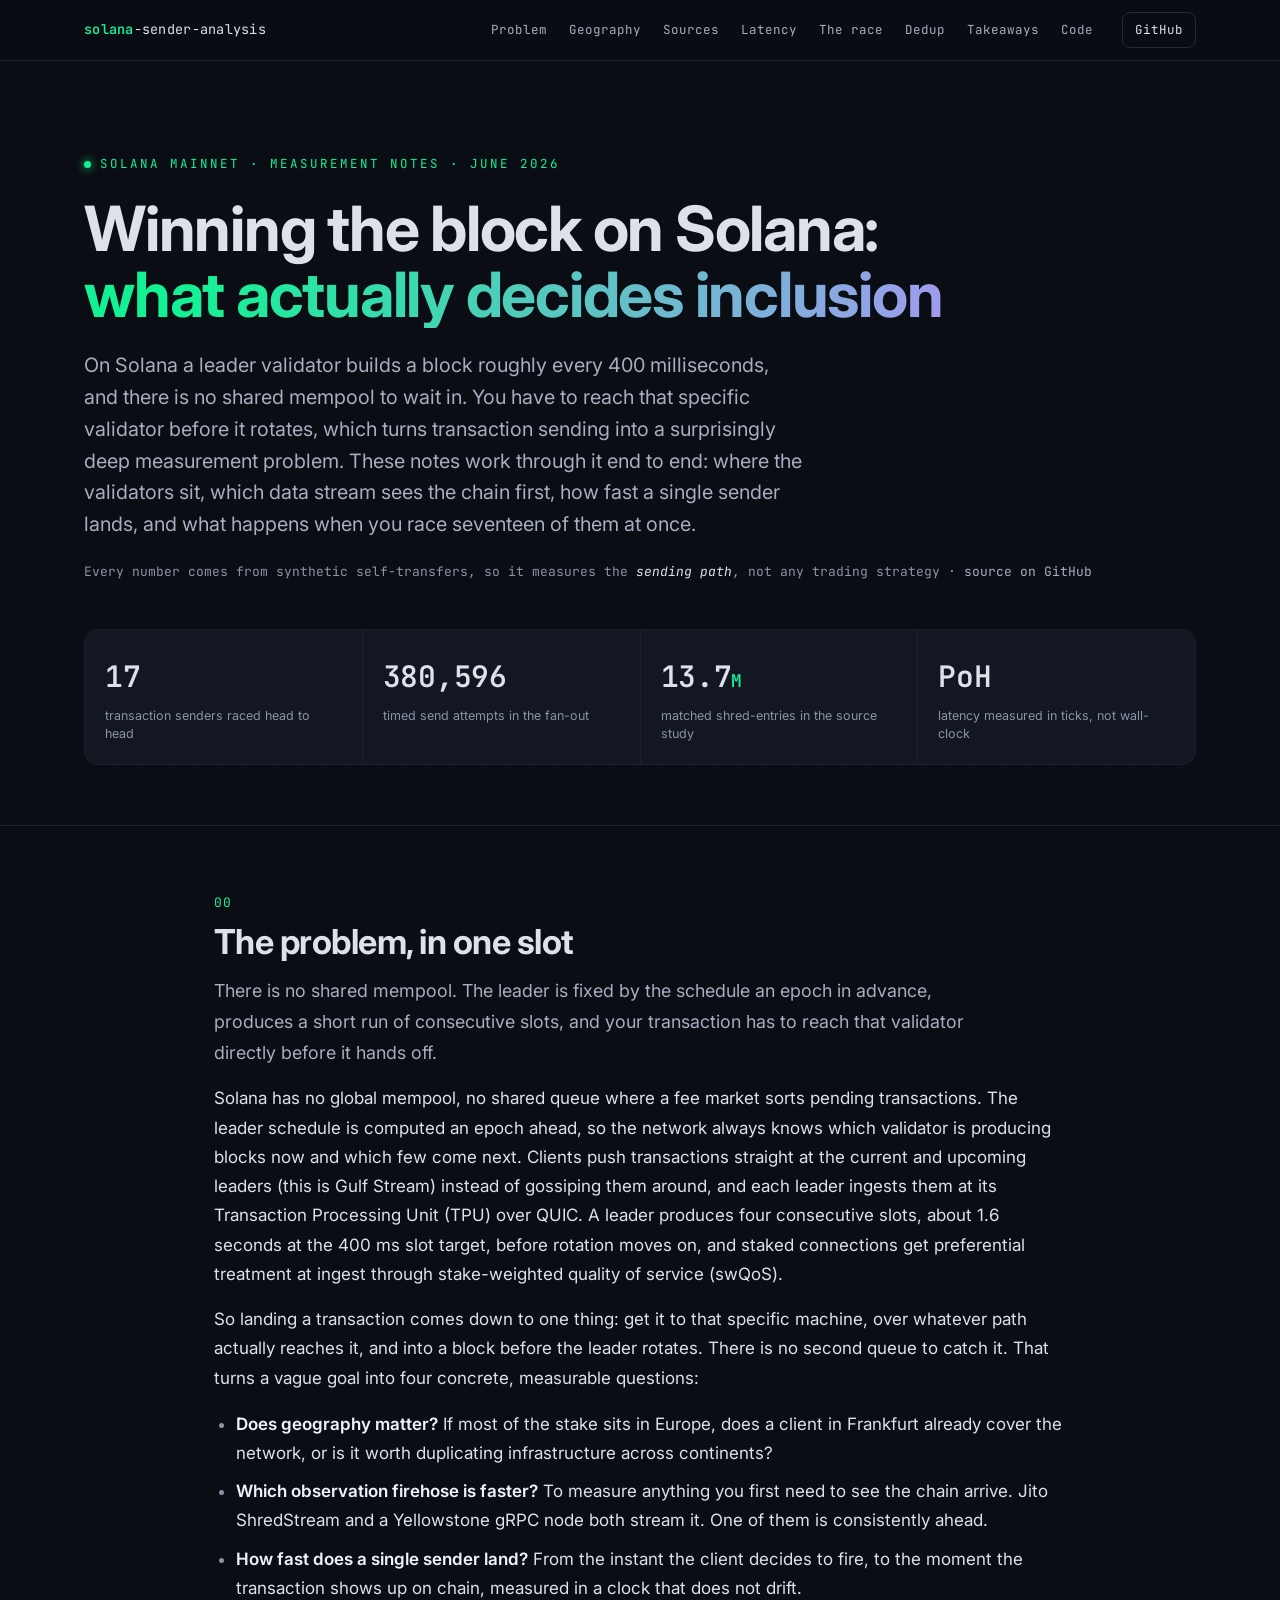
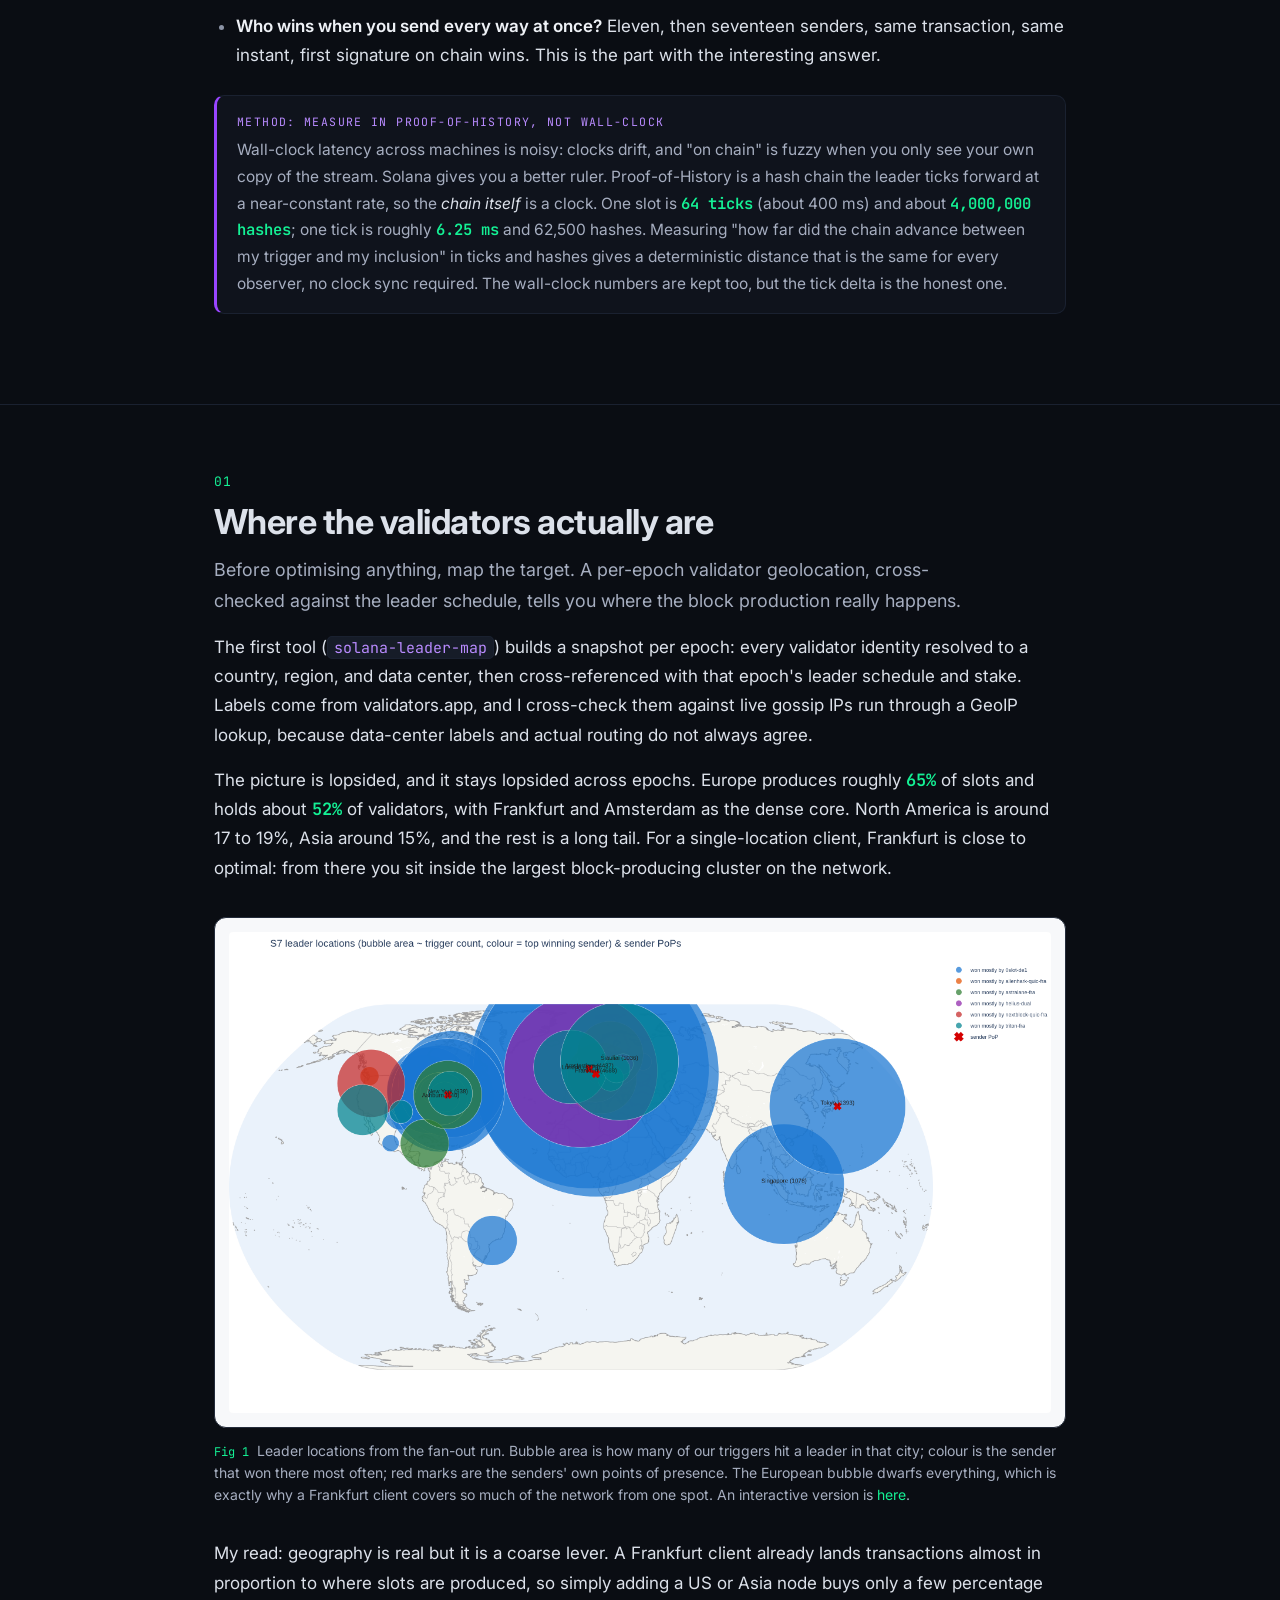
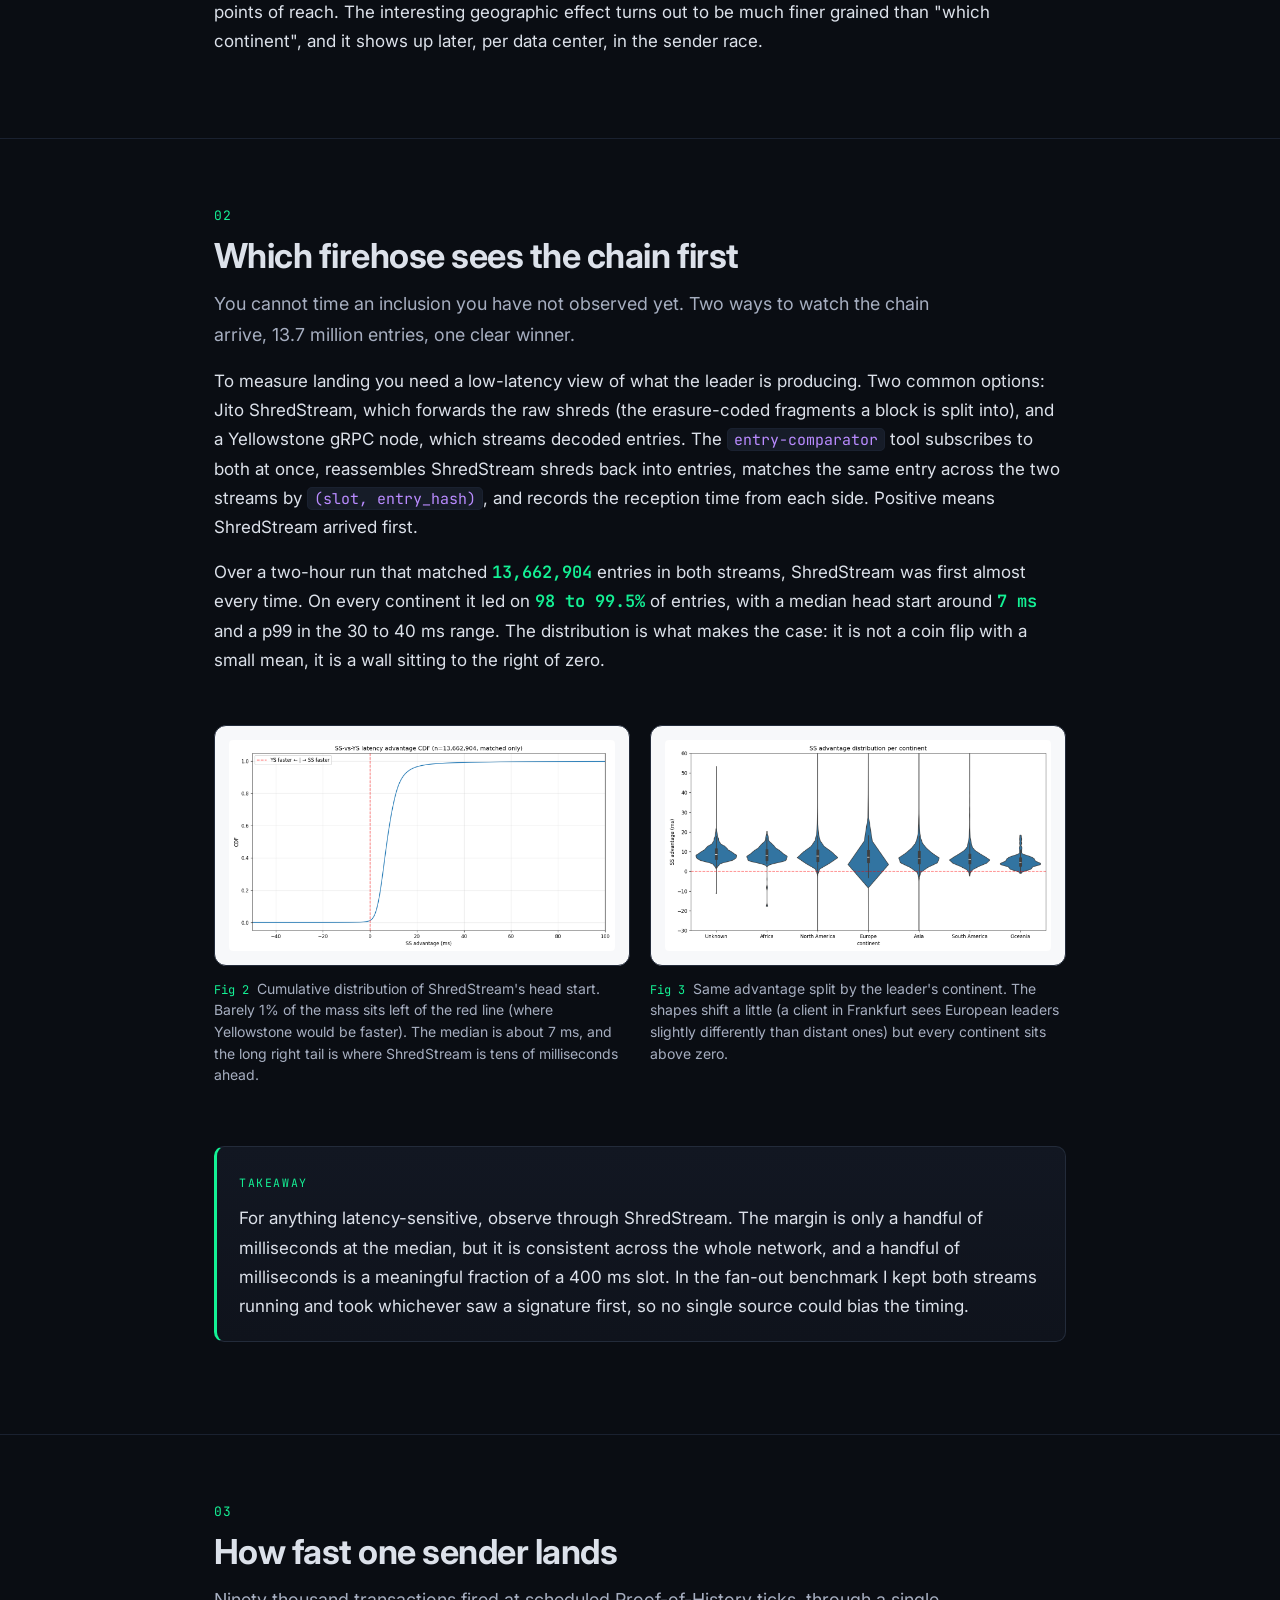
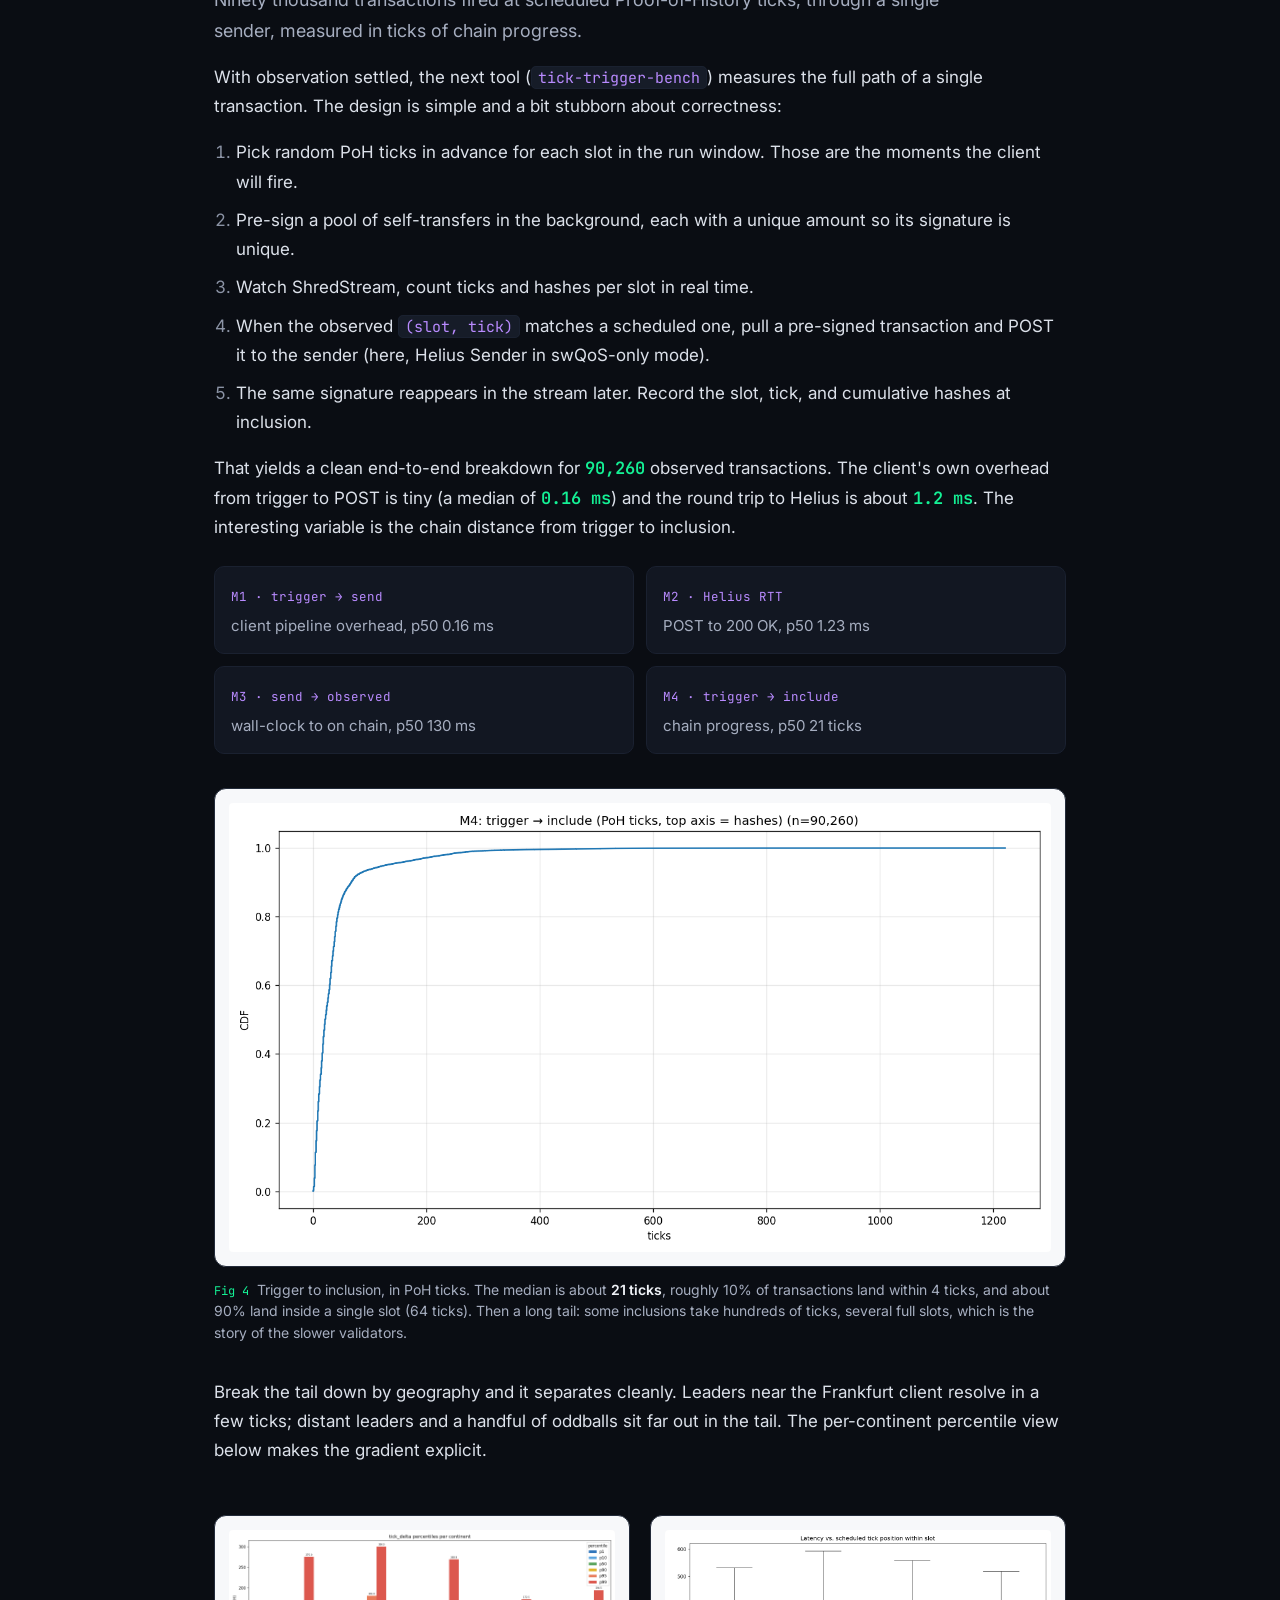
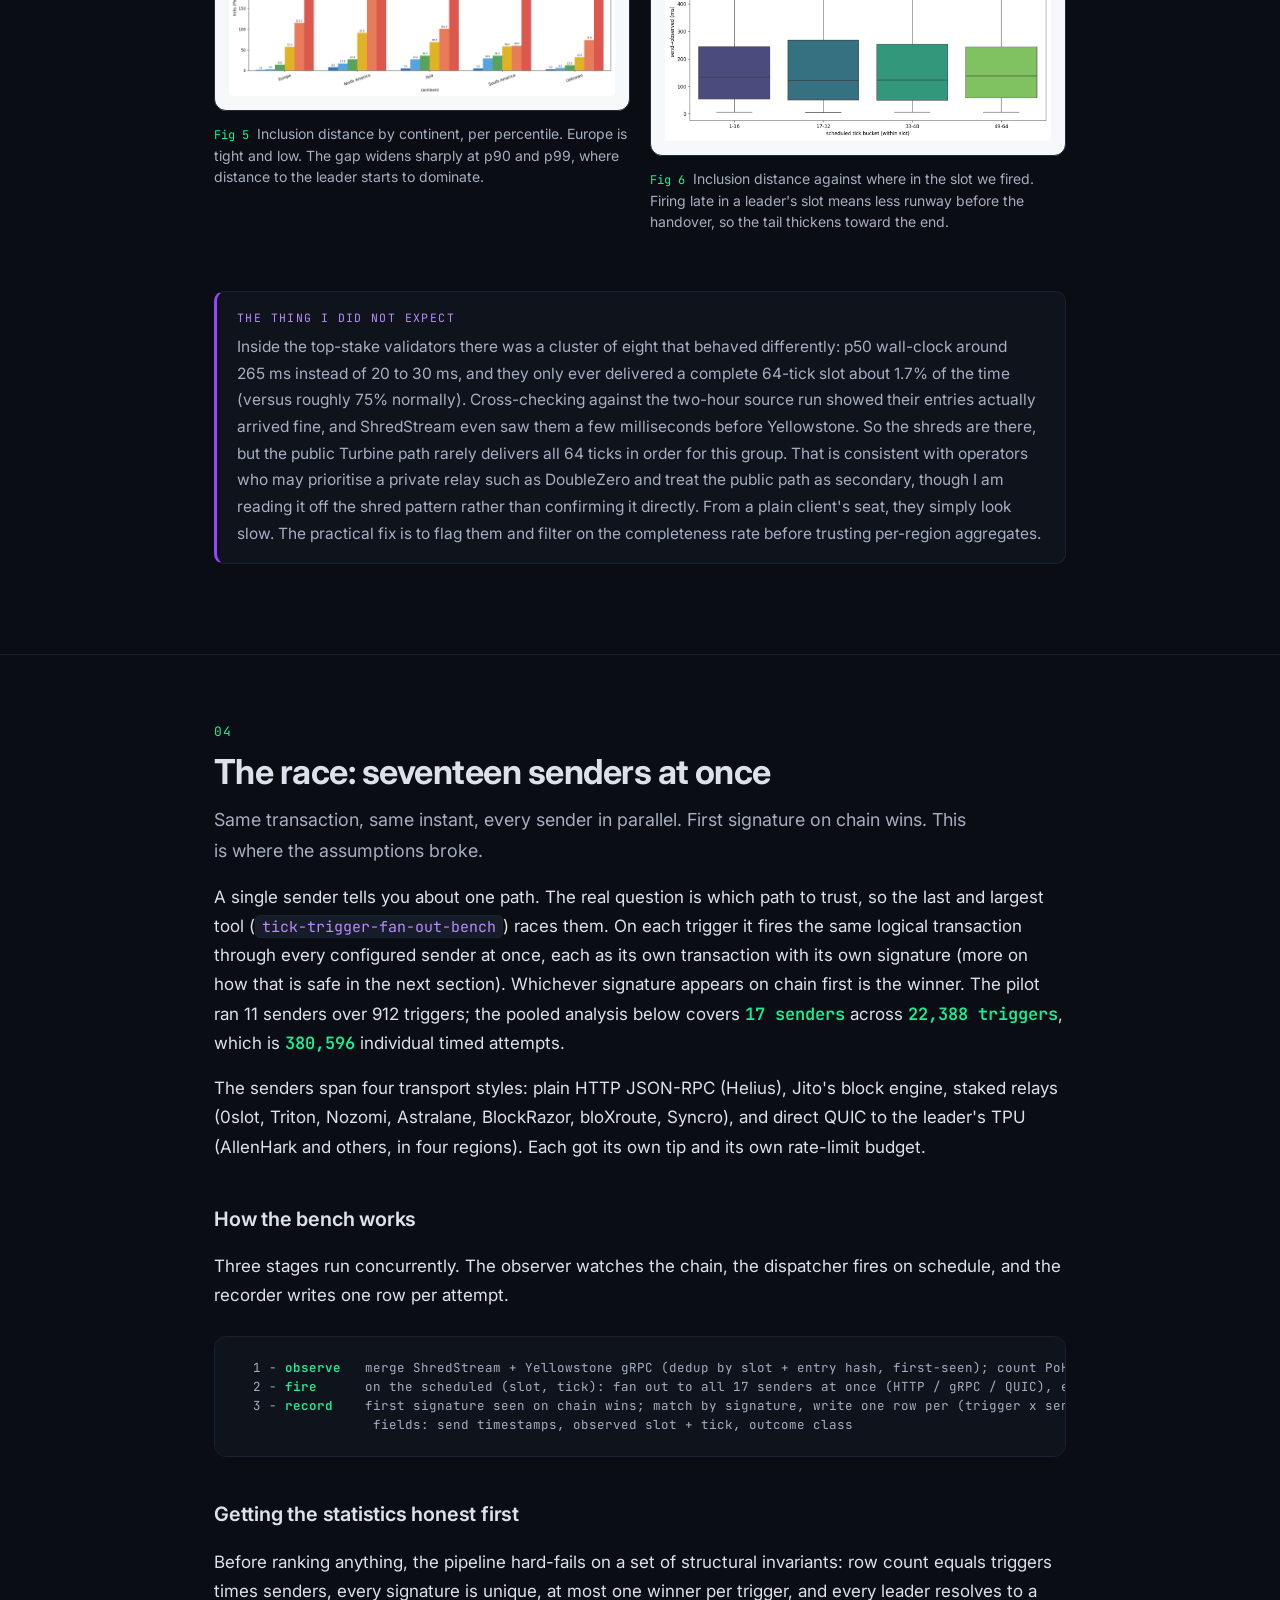
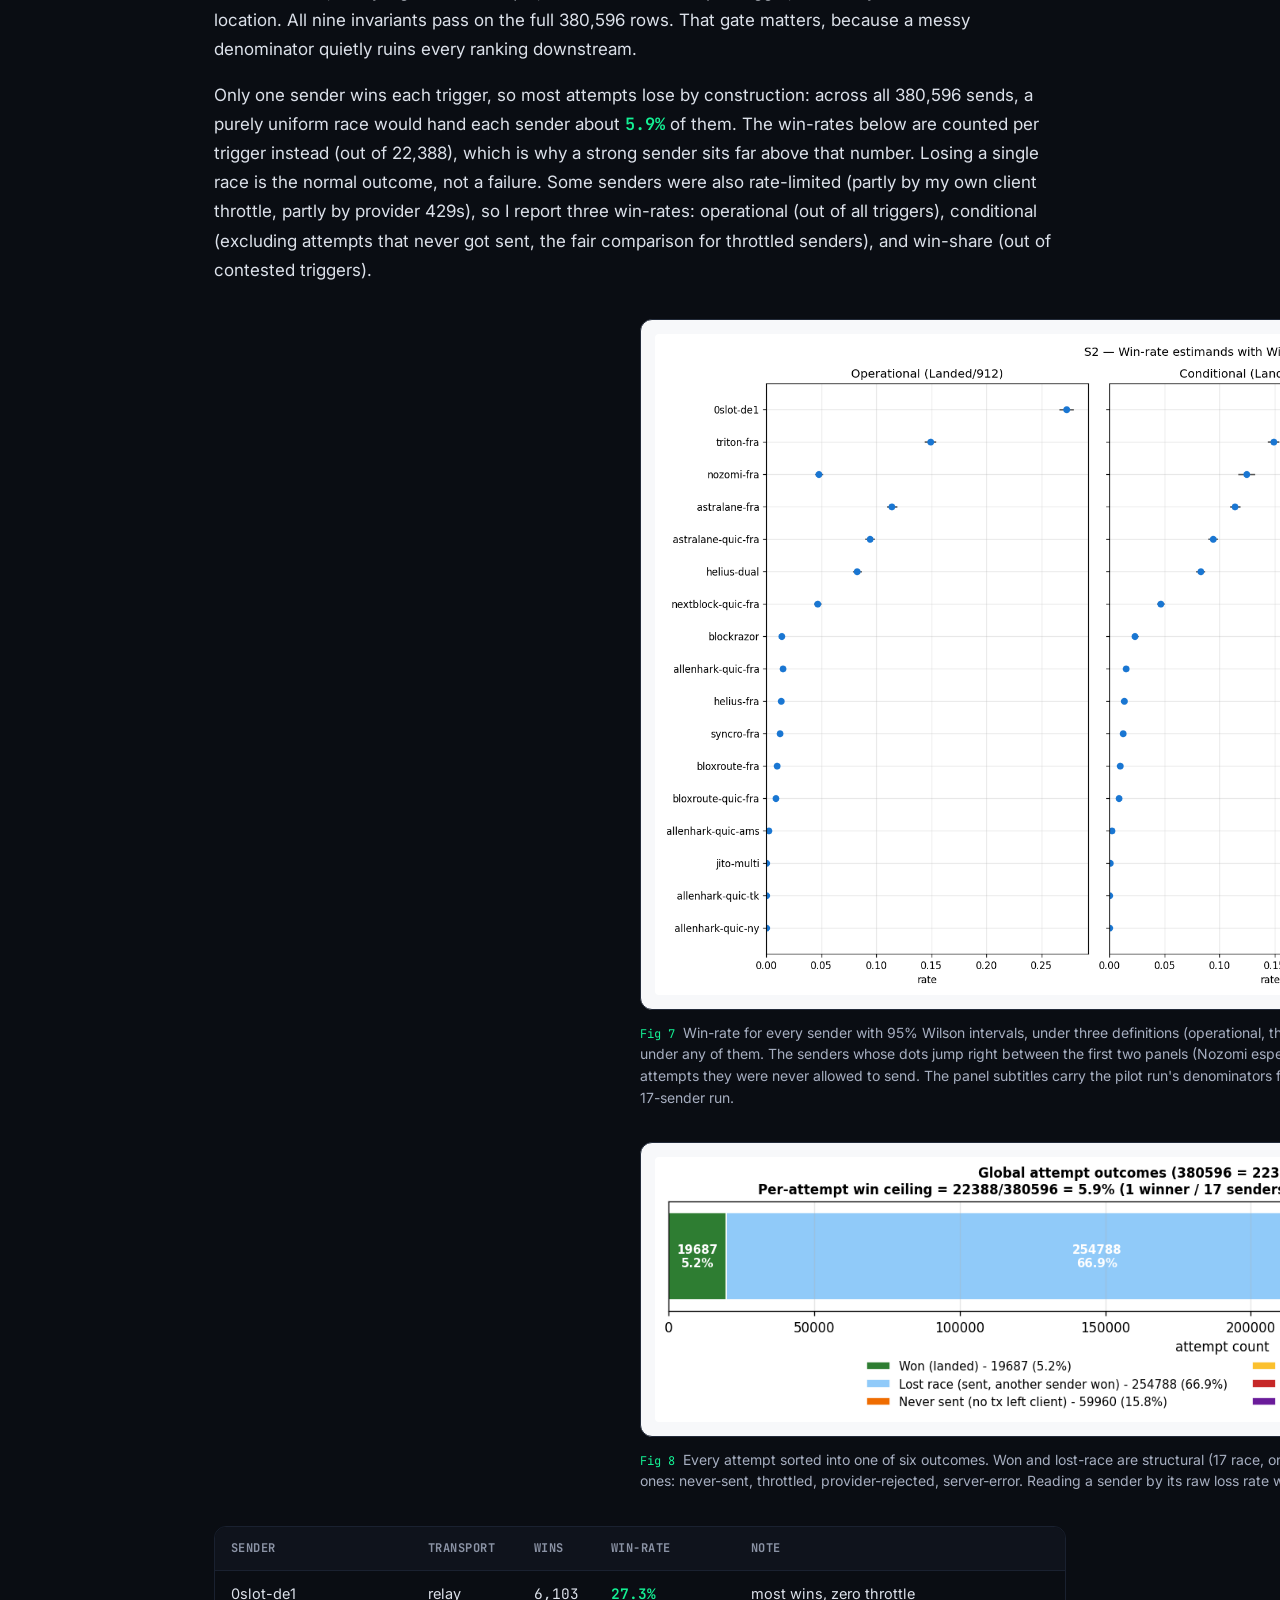
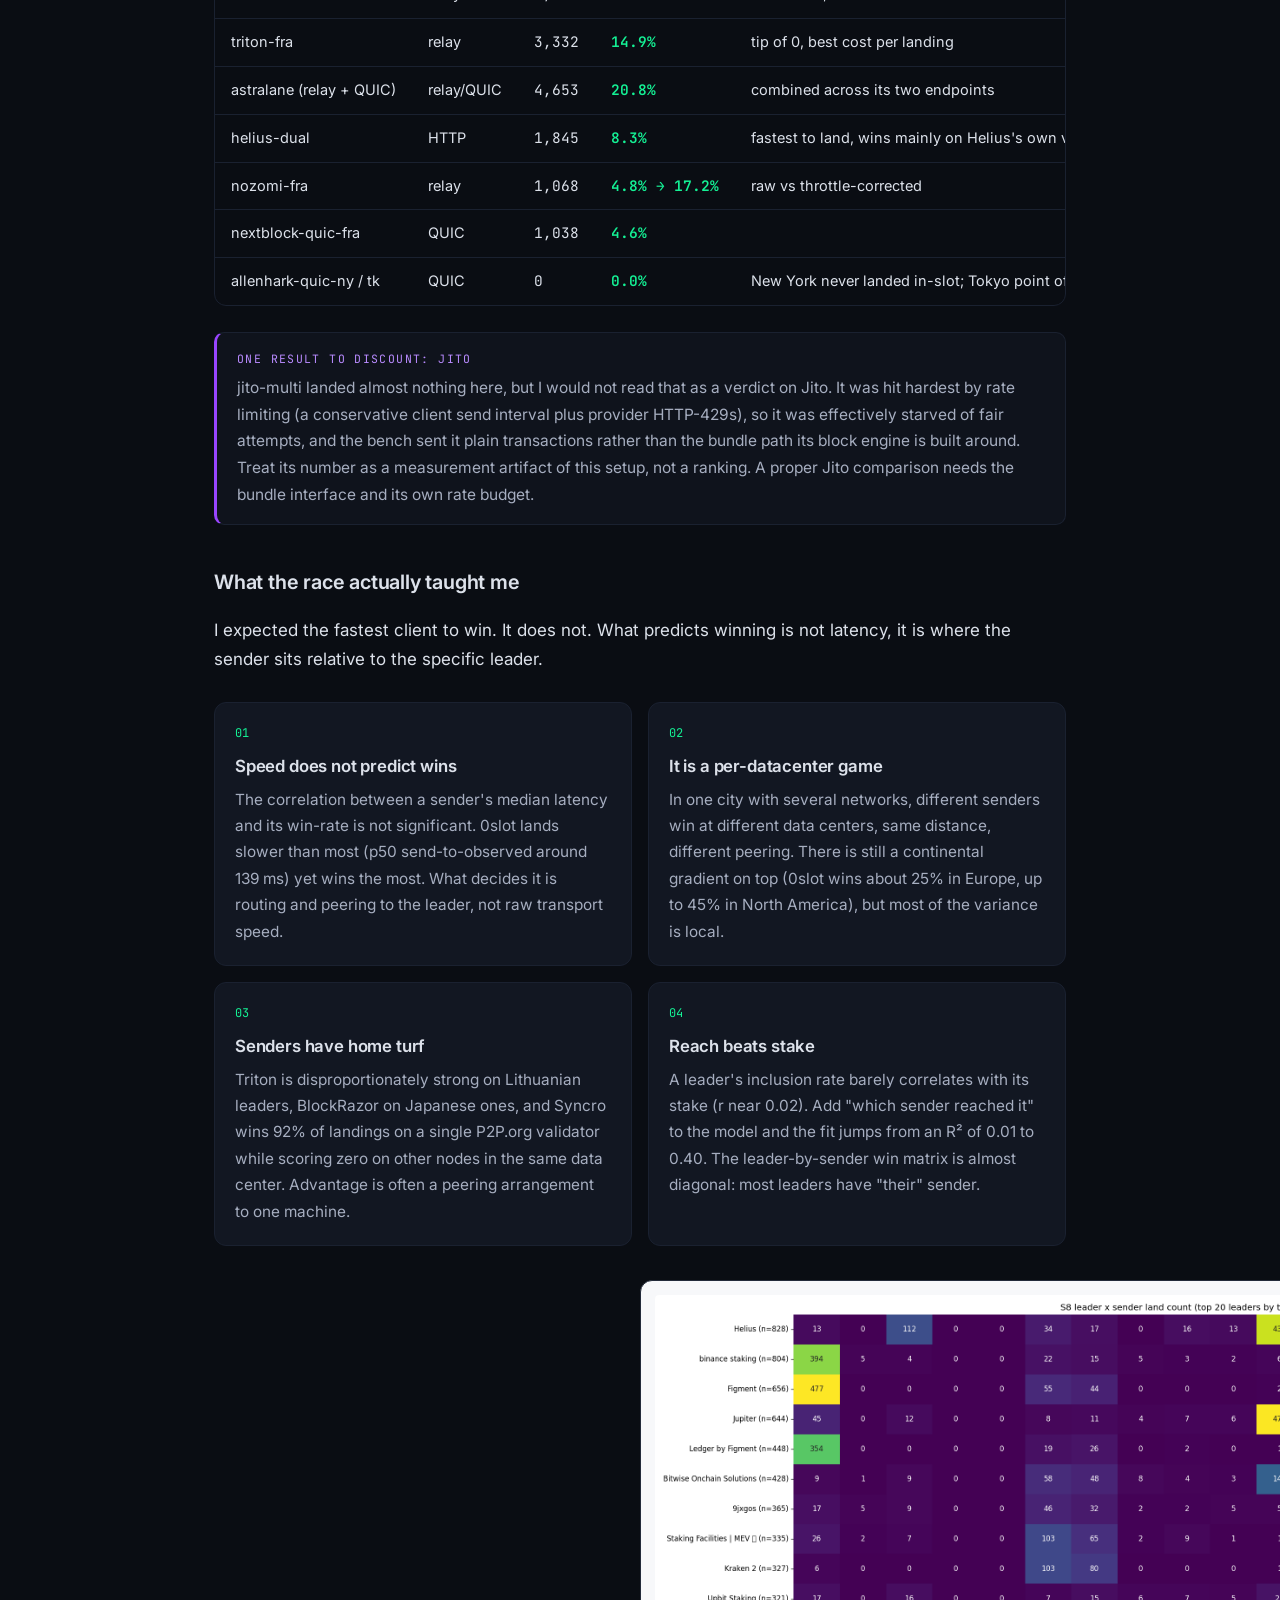
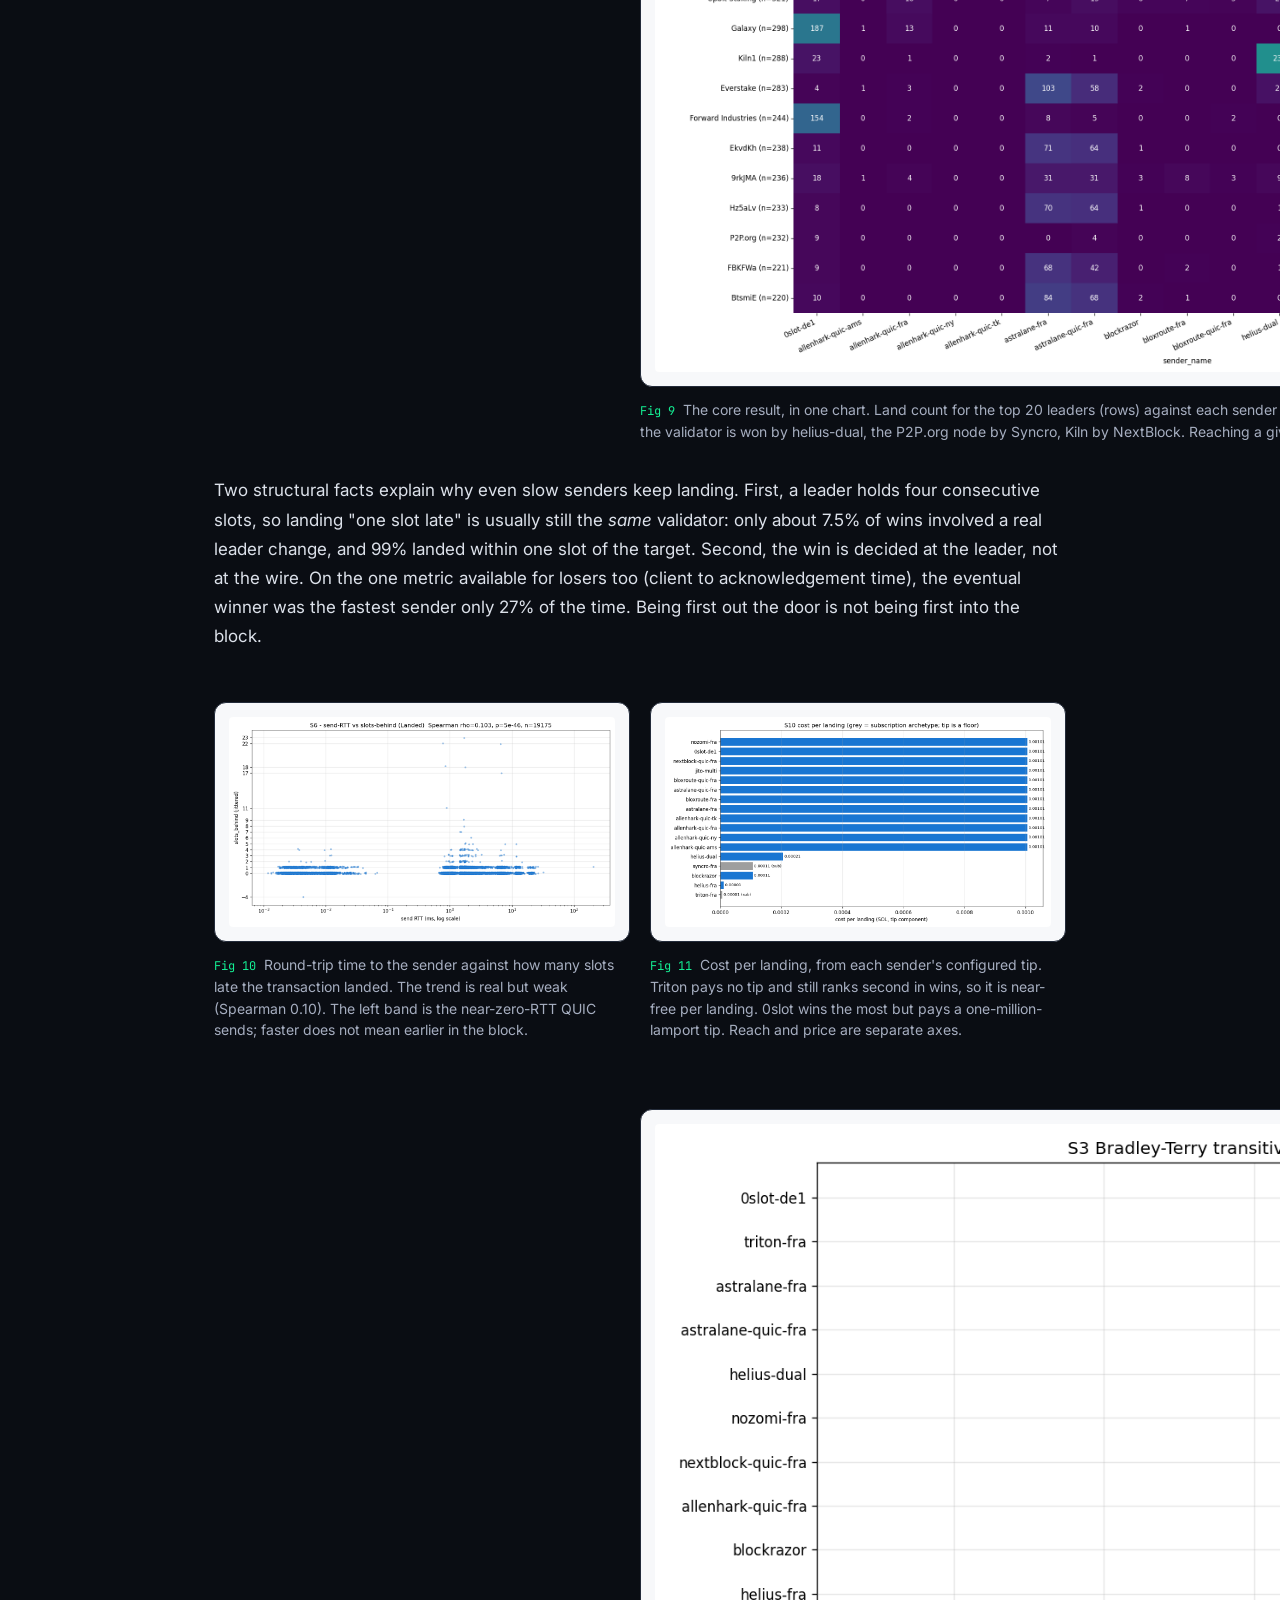
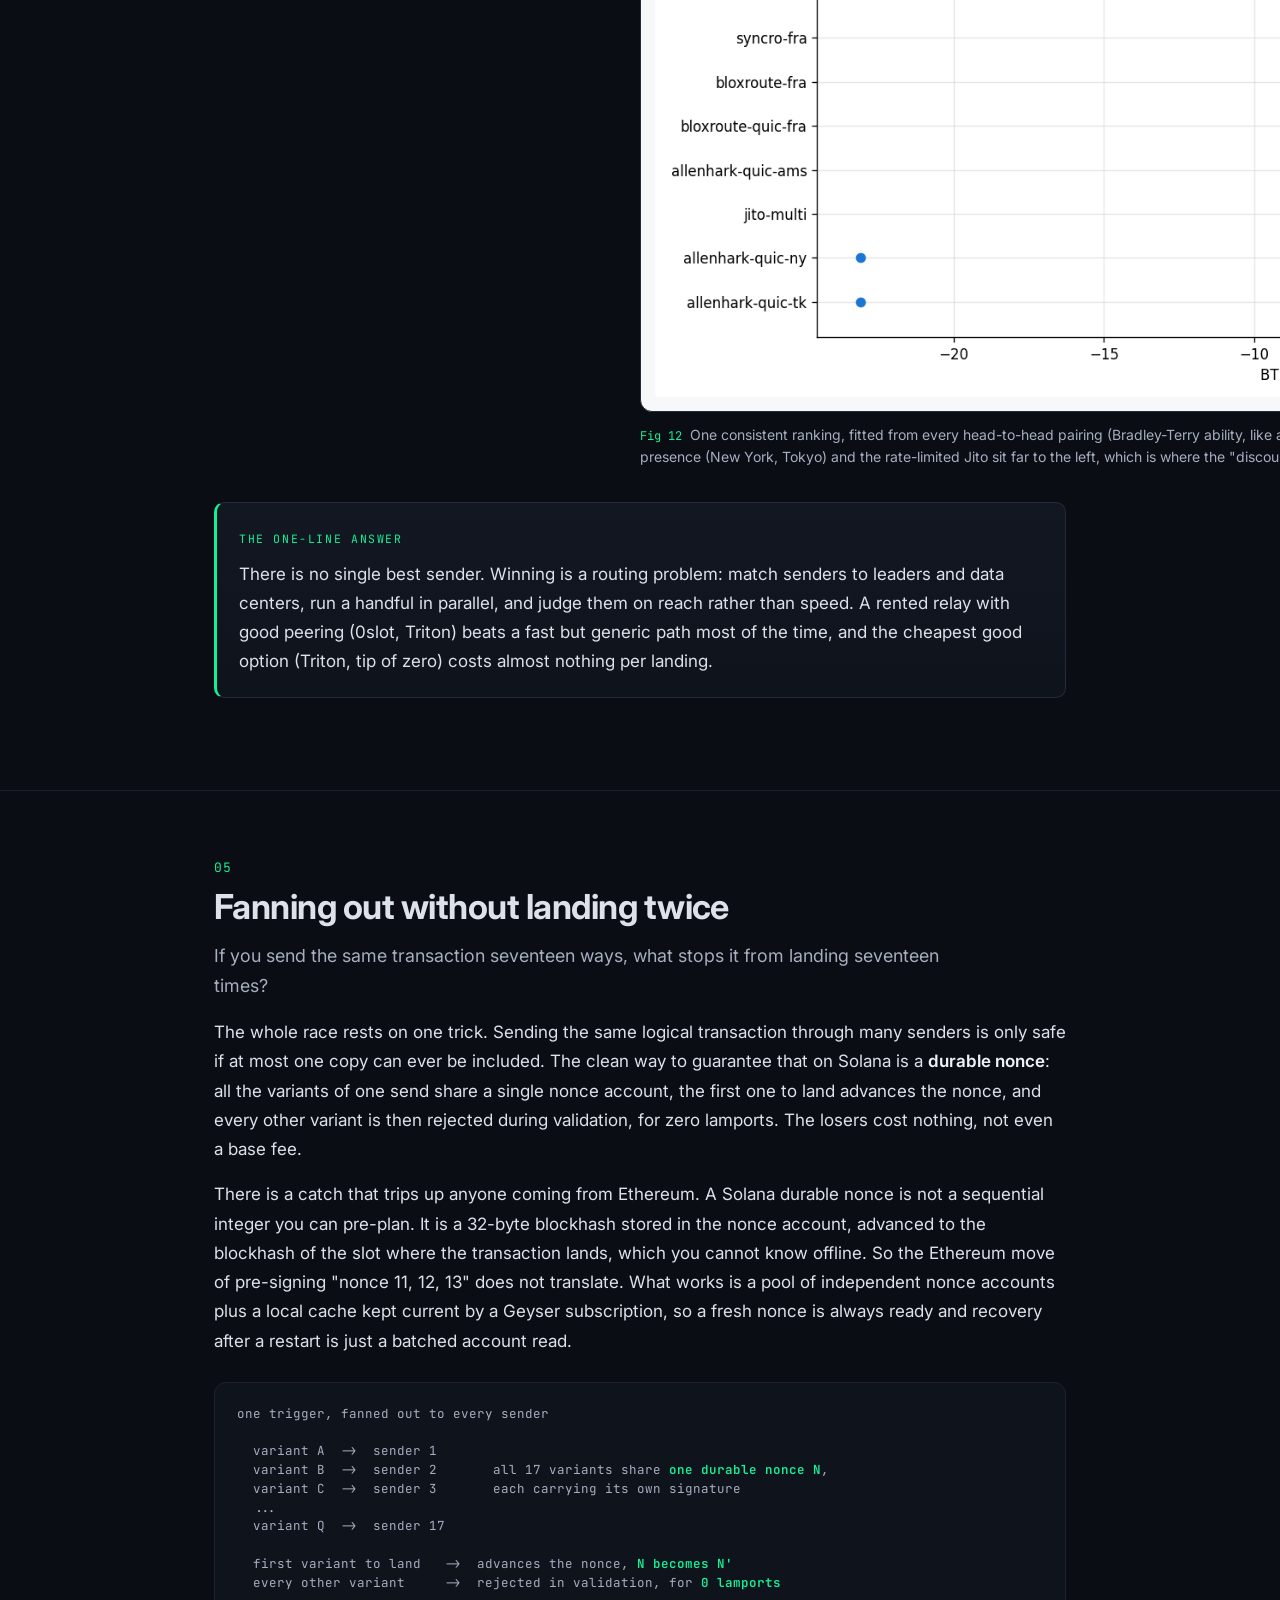
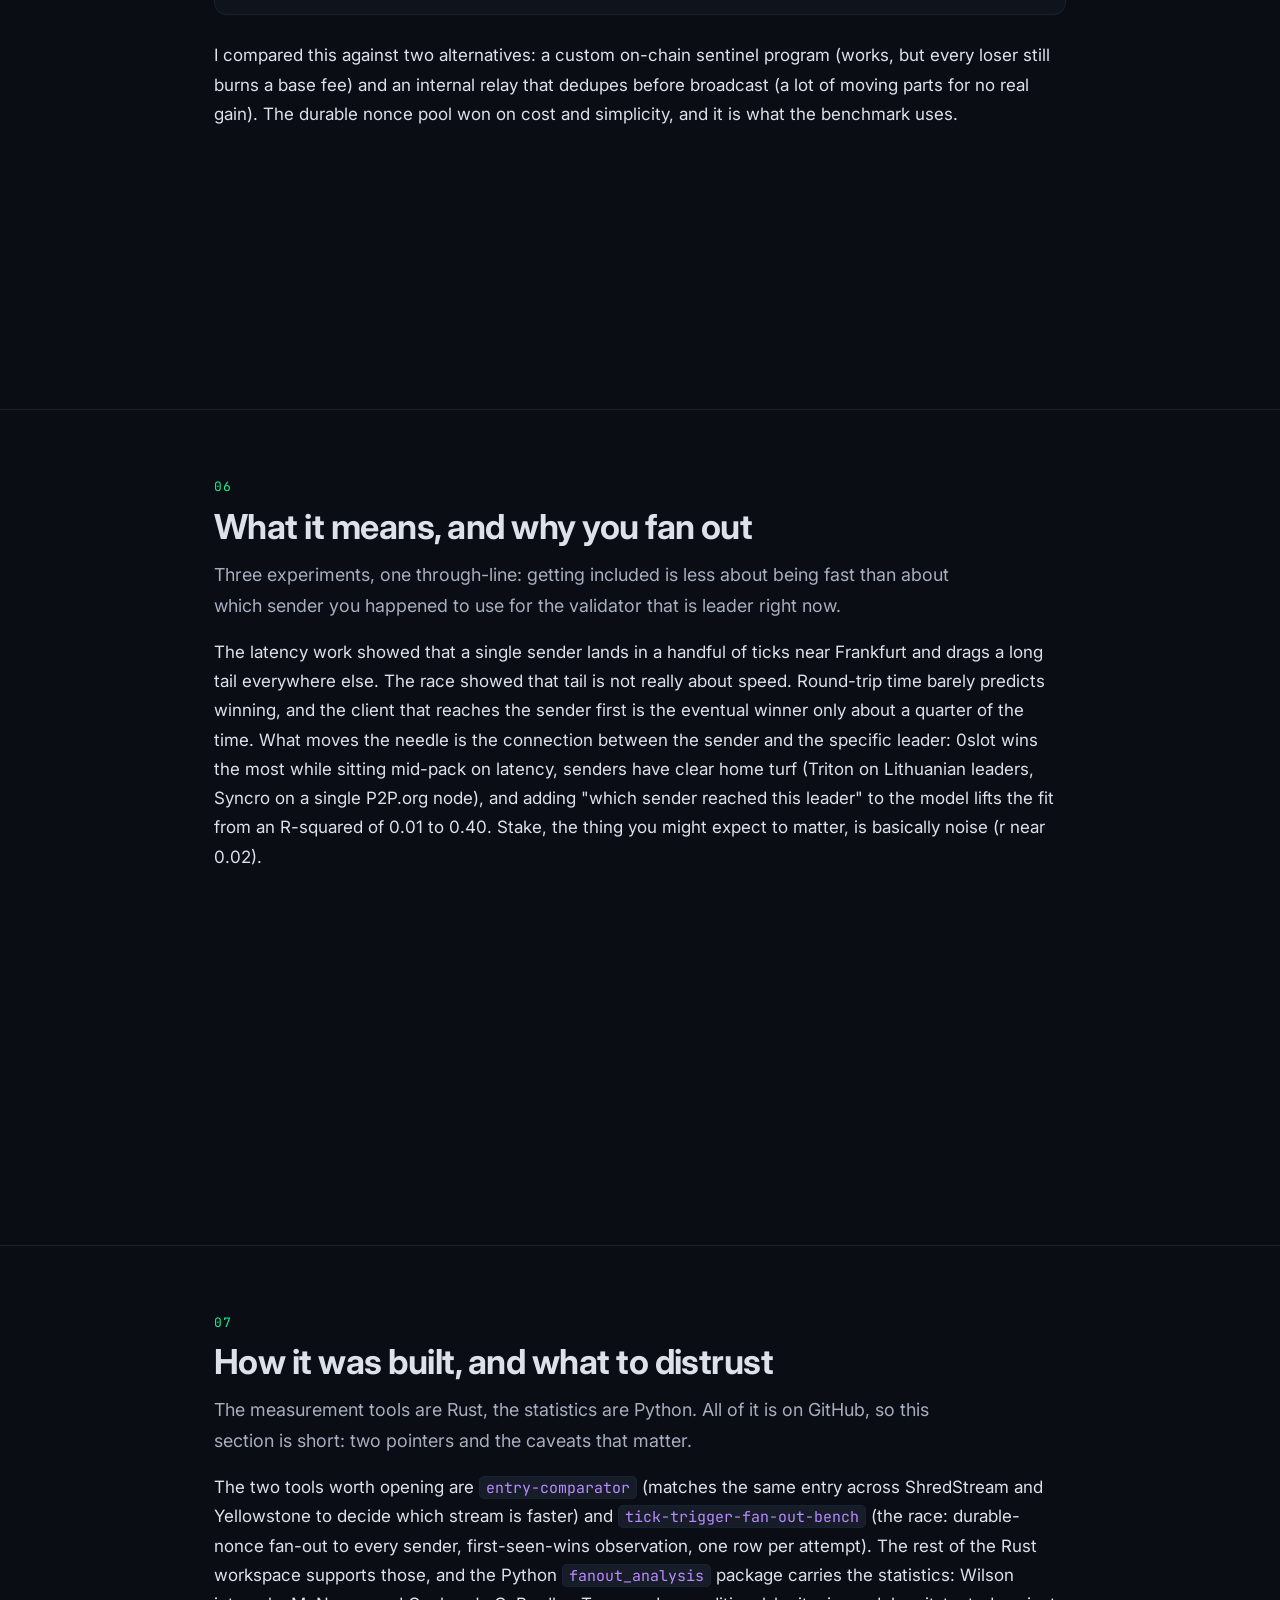
==== commit bbb77c5a: "Revise article: less self-promotional tone, technical intro, better figures - rewrite hero + section" ====
--- a/docs/index.html
+++ b/docs/index.html
@@ -11,9 +11,9 @@
 <meta property="og:title" content="Winning the block on Solana" />
 <meta property="og:description" content="17 transaction senders raced head to head. 380k timed attempts, measured in Proof-of-History ticks. What actually decides inclusion." />
 <meta property="og:type" content="article" />
-<meta property="og:image" content="https://JakubJaksik.github.io/solana-sender-analysis/assets/figures/fan-synthesis-quadrant.png" />
+<meta property="og:image" content="https://JakubJaksik.github.io/solana-sender-analysis/assets/figures/geo-world-map.png" />
 <meta name="twitter:card" content="summary_large_image" />
-<meta name="twitter:image" content="https://JakubJaksik.github.io/solana-sender-analysis/assets/figures/fan-synthesis-quadrant.png" />
+<meta name="twitter:image" content="https://JakubJaksik.github.io/solana-sender-analysis/assets/figures/geo-world-map.png" />
 <link rel="preconnect" href="https://fonts.googleapis.com" />
 <link rel="preconnect" href="https://fonts.gstatic.com" crossorigin />
 <link href="https://fonts.googleapis.com/css2?family=Inter:wght@400;500;600;700&family=JetBrains+Mono:wght@400;500;600&display=swap" rel="stylesheet" />
@@ -31,7 +31,7 @@
       <a href="#latency">Latency</a>
       <a href="#fanout">The race</a>
       <a href="#dedup">Dedup</a>
-      <a href="#next">Takeaways</a>
+      <a href="#takeaways">Takeaways</a>
       <a href="#code">Code</a>
     </div>
     <a class="nav-cta" href="https://github.com/JakubJaksik/solana-sender-analysis">GitHub</a>
@@ -41,18 +41,19 @@
 <!-- ============================================ HERO -->
 <header class="hero">
   <div class="wrap-wide">
-    <div class="hero-tag"><span class="dot"></span>Measurement study &middot; Solana mainnet</div>
+    <div class="hero-tag"><span class="dot"></span>Solana mainnet &middot; measurement notes &middot; June 2026</div>
     <h1>Winning the block on Solana: <span class="grad">what actually decides inclusion</span></h1>
     <p class="hero-lede">
-      On Solana a leader validator builds a block every 400 milliseconds. If you trade on it, getting your
-      transaction into the right block, fast and reliably, is most of the game. I spent a few weeks measuring
-      the sending path end to end: where the validators live, which data firehose sees the chain first, how
-      quickly one sender lands a transaction, and what happens when you race seventeen of them at once.
+      On Solana a leader validator builds a block roughly every 400 milliseconds, and there is no shared
+      mempool to wait in. You have to reach that specific validator before it rotates, which turns transaction
+      sending into a surprisingly deep measurement problem. These notes work through it end to end: where the
+      validators sit, which data stream sees the chain first, how fast a single sender lands, and what happens
+      when you race seventeen of them at once.
     </p>
     <p class="hero-meta">
-      By Jakub Jaksik &middot; every number here comes from synthetic self-transfers, so it measures the
-      <em>sending path</em>, not any trading strategy &middot;
-      <a href="https://github.com/JakubJaksik/solana-sender-analysis">source &amp; data on GitHub</a>
+      Every number comes from synthetic self-transfers, so it measures the <em>sending path</em>, not any
+      trading strategy &middot;
+      <a href="https://github.com/JakubJaksik/solana-sender-analysis">source on GitHub</a>
     </p>
 
     <div class="statband reveal">
@@ -69,16 +70,21 @@
   <div class="wrap">
     <div class="sec-head"><span class="sec-num">00</span></div>
     <h2>The problem, in one slot</h2>
-    <p class="dek">A validator is chosen as leader, holds the microphone for four slots, and everyone who wants
-      in has to reach that specific machine before the block closes.</p>
-
-    <p>Solana does not have a mempool in the Ethereum sense. There is no shared waiting room where a fee market
-      quietly sorts pending transactions. Instead, a schedule (known an epoch ahead) assigns every slot to a
-      leader, and that leader holds four consecutive slots, roughly 1.6 seconds, before the next one takes over.
-      To land a transaction you send it toward the current leader's transaction-processing port and hope it
-      arrives, survives the queue, and makes it into an entry before the leader moves on.</p>
-
-    <p>That framing raises very concrete, measurable questions, and this study answers four of them:</p>
+    <p class="dek">There is no shared mempool. The leader is fixed by the schedule an epoch in advance, produces
+      a short run of consecutive slots, and your transaction has to reach that validator directly before it
+      hands off.</p>
+
+    <p>Solana has no global mempool, no shared queue where a fee market sorts pending transactions. The leader
+      schedule is computed an epoch ahead, so the network always knows which validator is producing blocks now
+      and which few come next. Clients push transactions straight at the current and upcoming leaders (this is
+      Gulf Stream) instead of gossiping them around, and each leader ingests them at its Transaction Processing
+      Unit (TPU) over QUIC. A leader produces four consecutive slots, about 1.6 seconds at the 400 ms slot
+      target, before rotation moves on, and staked connections get preferential treatment at ingest through
+      stake-weighted quality of service (swQoS).</p>
+
+    <p>So landing a transaction comes down to one thing: get it to that specific machine, over whatever path
+      actually reaches it, and into a block before the leader rotates. There is no second queue to catch it.
+      That turns a vague goal into four concrete, measurable questions:</p>
     <ul>
       <li><strong>Does geography matter?</strong> If most of the stake sits in Europe, does a client in
         Frankfurt already cover the network, or is it worth duplicating infrastructure across continents?</li>
@@ -280,6 +286,15 @@
       (0slot, Triton, Nozomi, Astralane, BlockRazor, bloXroute, Syncro), and direct QUIC to the leader's TPU
       (AllenHark and others, in four regions). Each got its own tip and its own rate-limit budget.</p>
 
+    <h3>How the bench works</h3>
+    <p>Three stages run concurrently. The observer watches the chain, the dispatcher fires on schedule, and the
+      recorder writes one row per attempt.</p>
+
+    <div class="diagram">  1 - <b>observe</b>   merge ShredStream + Yellowstone gRPC (dedup by slot + entry hash, first-seen); count PoH ticks per slot
+  2 - <b>fire</b>      on the scheduled (slot, tick): fan out to all 17 senders at once (HTTP / gRPC / QUIC), each a pre-signed tx on one durable nonce
+  3 - <b>record</b>    first signature seen on chain wins; match by signature, write one row per (trigger x sender) to Parquet
+                 fields: send timestamps, observed slot + tick, outcome class</div>
+
     <h3>Getting the statistics honest first</h3>
     <p>Before ranking anything, the pipeline hard-fails on a set of structural invariants: row count equals
       triggers times senders, every signature is unique, at most one winner per trigger, and every leader
@@ -294,22 +309,22 @@
       triggers), conditional (excluding attempts that never got sent, the fair comparison for throttled
       senders), and win-share (out of contested triggers).</p>
 
-    <figure class="reveal">
-      <div class="fig-card"><img src="assets/figures/fan-winrate-forest.png" alt="Forest plot of each sender's win-rate with 95% Wilson confidence intervals, across three estimands." loading="lazy" /></div>
-      <figcaption><span class="figtag">Fig 7</span>Win-rate for every sender with 95% Wilson intervals, under
-        three definitions (operational, throttle-adjusted, and share of contested triggers). 0slot leads under
-        any of them. The senders whose dots jump right between the first two panels (Nozomi especially) are the
-        rate-limited ones: they look mediocre until you stop counting the attempts they were never allowed to
-        send. The small panel subtitles still carry the pilot run's denominators from the report template; the
-        rates plotted, and the table above, are the pooled 17-sender run.</figcaption>
+    <figure class="reveal fig-wide">
+      <div class="fig-card"><a href="assets/figures/fan-winrate-forest.png" target="_blank" rel="noopener"><img src="assets/figures/fan-winrate-forest.png" alt="Forest plot of each sender's win-rate with 95% Wilson confidence intervals, across three estimands." loading="lazy" /></a></div>
+      <figcaption><span class="zoom">click to enlarge</span><span class="figtag">Fig 7</span>Win-rate for every
+        sender with 95% Wilson intervals, under three definitions (operational, throttle-adjusted, and share of
+        contested triggers). 0slot leads under any of them. The senders whose dots jump right between the first
+        two panels (Nozomi especially) are the rate-limited ones: they look mediocre until you stop counting the
+        attempts they were never allowed to send. The panel subtitles carry the pilot run's denominators from
+        the report template; the rates plotted, and the table above, are the pooled 17-sender run.</figcaption>
     </figure>
 
-    <figure class="reveal">
-      <div class="fig-card"><img src="assets/figures/fan-outcomes.png" alt="Distribution of all send attempts across six outcome classes, showing lost-race as the dominant structural outcome." loading="lazy" /></div>
-      <figcaption><span class="figtag">Fig 8</span>Every attempt sorted into one of six outcomes. Won and
-        lost-race are structural (17 race, one wins). The classes that actually flag problems are the small ones:
-        never-sent, throttled, provider-rejected, and server-error. Reading a sender by its raw loss rate would
-        punish it for the arithmetic of the race.</figcaption>
+    <figure class="reveal fig-wide">
+      <div class="fig-card"><a href="assets/figures/fan-outcomes.png" target="_blank" rel="noopener"><img src="assets/figures/fan-outcomes.png" alt="Distribution of all send attempts across six outcome classes, showing lost-race as the dominant structural outcome." loading="lazy" /></a></div>
+      <figcaption><span class="zoom">click to enlarge</span><span class="figtag">Fig 8</span>Every attempt sorted
+        into one of six outcomes. Won and lost-race are structural (17 race, one wins). The classes that flag
+        real problems are the small ones: never-sent, throttled, provider-rejected, server-error. Reading a
+        sender by its raw loss rate would punish it for the arithmetic of the race.</figcaption>
     </figure>
 
     <div class="tbl-wrap reveal">
@@ -325,6 +340,15 @@
           <tr><td>allenhark-quic-ny / tk</td><td>QUIC</td><td class="n">0</td><td class="win">0.0%</td><td>New York never landed in-slot; Tokyo point of presence was dead</td></tr>
         </tbody>
       </table>
+    </div>
+
+    <div class="note reveal">
+      <span class="nlab">One result to discount: Jito</span>
+      <p style="margin:0">jito-multi landed almost nothing here, but I would not read that as a verdict on Jito.
+        It was hit hardest by rate limiting (a conservative client send interval plus provider HTTP-429s), so it
+        was effectively starved of fair attempts, and the bench sent it plain transactions rather than the
+        bundle path its block engine is built around. Treat its number as a measurement artifact of this setup,
+        not a ranking. A proper Jito comparison needs the bundle interface and its own rate budget.</p>
     </div>
 
     <h3>What the race actually taught me</h3>
@@ -350,27 +374,12 @@
           almost diagonal: most leaders have "their" sender.</p></div>
     </div>
 
-    <div class="fig-row">
-      <figure class="reveal">
-        <div class="fig-card"><img src="assets/figures/fan-leader-sender-heatmap.png" alt="Heatmap of land counts for the top 20 leaders against each sender, showing a near-diagonal structure." loading="lazy" /></div>
-        <figcaption><span class="figtag">Fig 9</span>Land count for the top 20 leaders (rows) against each sender
-          (columns). The bright cells are nearly diagonal: Helius the validator is won by helius-dual, the
-          P2P.org node by Syncro, Kiln by NextBlock. Reaching a given leader is a specific sender's job, not a
-          general one.</figcaption>
-      </figure>
-      <figure class="reveal">
-        <div class="fig-card"><img src="assets/figures/fan-rtt-vs-slotsbehind.png" alt="Scatter of send round-trip time against how many slots late a transaction landed." loading="lazy" /></div>
-        <figcaption><span class="figtag">Fig 10</span>Client round-trip time against how many slots late the
-          transaction landed. The positive trend is real but weak (Spearman around 0.10). Faster clients help a
-          little; they do not decide the race.</figcaption>
-      </figure>
-    </div>
-
-    <figure class="reveal">
-      <div class="fig-card"><img src="assets/figures/fan-datacenter-landrate.png" alt="Per-data-center land-rate for each sender, showing different winners in the same city." loading="lazy" /></div>
-      <figcaption><span class="figtag">Fig 11</span>Land-rate per data center, per sender. In one city with
-        several networks the winner changes with the data center, same distance, different peering. This is the
-        finest-grained version of the geographic effect, and it is where most of the variance lives.</figcaption>
+    <figure class="reveal fig-wide">
+      <div class="fig-card"><a href="assets/figures/fan-leader-sender-heatmap.png" target="_blank" rel="noopener"><img src="assets/figures/fan-leader-sender-heatmap.png" alt="Heatmap of land counts for the top 20 leaders against each sender, showing a near-diagonal structure." loading="lazy" /></a></div>
+      <figcaption><span class="zoom">click to enlarge</span><span class="figtag">Fig 9</span>The core result, in
+        one chart. Land count for the top 20 leaders (rows) against each sender (columns). The bright cells run
+        down a rough diagonal: Helius the validator is won by helius-dual, the P2P.org node by Syncro, Kiln by
+        NextBlock. Reaching a given leader is a specific sender's job, not a general one.</figcaption>
     </figure>
 
     <p>Two structural facts explain why even slow senders keep landing. First, a leader holds four consecutive
@@ -380,19 +389,27 @@
       the eventual winner was the fastest sender only 27% of the time. Being first out the door is not being
       first into the block.</p>
 
-    <figure class="reveal">
-      <div class="fig-card"><img src="assets/figures/fan-synthesis-quadrant.png" alt="Quadrant of senders: conditional win-rate on the x-axis, speed on the y-axis, coloured by verdict." loading="lazy" /></div>
-      <figcaption><span class="figtag">Fig 12</span>The summary I hand back. Horizontal is conditional win-rate,
-        vertical is speed, colour is the verdict: invest, improve, deprioritise, or fix a bug. 0slot sits far
-        right (win a lot) despite being mid-pack on speed. The dead points of presence sit at the bottom, tagged
-        as bugs to fix, not senders to judge.</figcaption>
-    </figure>
-
-    <figure class="reveal">
-      <div class="fig-card"><img src="assets/figures/fan-cost-per-landing.png" alt="Cost per landing per sender, showing Triton near zero and the QUIC/relays that pay a large tip." loading="lazy" /></div>
-      <figcaption><span class="figtag">Fig 13</span>Cost per landing, using each sender's configured tip. Triton
-        pays no tip and still ranks second in wins, so its cost per landing is close to zero. 0slot wins the most
-        but pays for it, at a tip of one million lamports per attempt. Reach and price are separate axes.</figcaption>
+    <div class="fig-row">
+      <figure class="reveal">
+        <div class="fig-card"><a href="assets/figures/fan-rtt-vs-slotsbehind.png" target="_blank" rel="noopener"><img src="assets/figures/fan-rtt-vs-slotsbehind.png" alt="Scatter of send round-trip time against how many slots late a transaction landed." loading="lazy" /></a></div>
+        <figcaption><span class="figtag">Fig 10</span>Round-trip time to the sender against how many slots late
+          the transaction landed. The trend is real but weak (Spearman 0.10). The left band is the near-zero-RTT
+          QUIC sends; faster does not mean earlier in the block.</figcaption>
+      </figure>
+      <figure class="reveal">
+        <div class="fig-card"><a href="assets/figures/fan-cost-per-landing.png" target="_blank" rel="noopener"><img src="assets/figures/fan-cost-per-landing.png" alt="Cost per landing per sender, showing Triton near zero and the senders that pay a large tip." loading="lazy" /></a></div>
+        <figcaption><span class="figtag">Fig 11</span>Cost per landing, from each sender's configured tip. Triton
+          pays no tip and still ranks second in wins, so it is near-free per landing. 0slot wins the most but
+          pays a one-million-lamport tip. Reach and price are separate axes.</figcaption>
+      </figure>
+    </div>
+
+    <figure class="reveal fig-wide">
+      <div class="fig-card"><a href="assets/figures/fan-bradley-terry.png" target="_blank" rel="noopener"><img src="assets/figures/fan-bradley-terry.png" alt="Bradley-Terry ability scores ranking every sender from all pairwise head-to-heads." loading="lazy" /></a></div>
+      <figcaption><span class="zoom">click to enlarge</span><span class="figtag">Fig 12</span>One consistent
+        ranking, fitted from every head-to-head pairing (Bradley-Terry ability, like an Elo). 0slot and Triton
+        on top; the two dead QUIC points of presence (New York, Tokyo) and the rate-limited Jito sit far to the
+        left, which is where the "discount these" cases show up.</figcaption>
     </figure>
 
     <div class="finding reveal">
@@ -451,26 +468,31 @@
   </div>
 </section>
 
-<!-- ============================================ 6 NEXT -->
-<section id="next">
+<!-- ============================================ 6 TAKEAWAYS -->
+<section id="takeaways">
   <div class="wrap">
     <div class="sec-head"><span class="sec-num">06</span></div>
-    <h2>What I would build next</h2>
-    <p class="dek">The measurements point at a specific design, and at their own weak spots.</p>
-    <ul>
-      <li><strong>Route per leader, not per continent.</strong> The strongest result is that inclusion is a
-        per-datacenter, per-peering property. A router that picks senders based on the upcoming leader and its
-        data center should beat any fixed fan-out.</li>
-      <li><strong>Replicate across epochs before trusting a ranking.</strong> Every confidence interval here is
-        within-run. The pooled analysis spans several runs, but sender behaviour drifts with peering deals, so a
-        persistent ranking needs repetition over time.</li>
-      <li><strong>Duplicate transport, not just endpoints.</strong> The same provider often behaves differently
-        over relay versus QUIC, and two endpoints of one provider skew toward different regions. Running both is
-        cheap insurance.</li>
-      <li><strong>Fold the signing cost into the model.</strong> Fan-out is only worth it while the marginal
-        sender adds more expected reach than it costs in signing latency. That trade-off deserves its own
-        measurement.</li>
-    </ul>
+    <h2>What it means, and why you fan out</h2>
+    <p class="dek">Three experiments, one through-line: getting included is less about being fast than about
+      which sender you happened to use for the validator that is leader right now.</p>
+
+    <p>The latency work showed that a single sender lands in a handful of ticks near Frankfurt and drags a long
+      tail everywhere else. The race showed that tail is not really about speed. Round-trip time barely predicts
+      winning, and the client that reaches the sender first is the eventual winner only about a quarter of the
+      time. What moves the needle is the connection between the sender and the specific leader: 0slot wins the
+      most while sitting mid-pack on latency, senders have clear home turf (Triton on Lithuanian leaders, Syncro
+      on a single P2P.org node), and adding "which sender reached this leader" to the model lifts the fit from an
+      R-squared of 0.01 to 0.40. Stake, the thing you might expect to matter, is basically noise (r near 0.02).</p>
+
+    <div class="finding reveal">
+      <span class="flab">Why fan out</span>
+      <p>No single sender reaches every leader well: the win matrix is a diagonal, not a column. And the leader
+        rotates every four slots, about 1.6 seconds, so the target keeps moving. The reliable move is therefore
+        not to hunt for the one best sender or the lowest latency, but to send through several complementary
+        senders at once and, better still, route by the upcoming leader and its data center. That is the whole
+        case for fanning out: it turns "did my one path happen to reach this leader" into "did any of them",
+        which is a far easier bet to win.</p>
+    </div>
   </div>
 </section>
 
@@ -478,39 +500,28 @@
 <section id="code">
   <div class="wrap">
     <div class="sec-head"><span class="sec-num">07</span></div>
-    <h2>The toolbox</h2>
-    <p class="dek">Five Rust crates for measurement, a Python suite for the statistics. The full method is in
-      the code; the raw run data is large and not committed, so reproducing the exact figures means pointing the
-      scripts at your own runs. Small summary CSVs and the integrity report ship as samples.</p>
-
-    <div class="tools">
-      <div class="tool reveal"><span class="tname">solana-leader-map</span><span class="tlang">Rust</span>
-        <p>Per-epoch validator to location map, cross-referenced with the leader schedule and stake. Country,
-          region, and data-center aggregates, with a GeoIP cross-check against gossip IPs.</p></div>
-      <div class="tool reveal"><span class="tname">entry-sources</span><span class="tlang">Rust</span>
-        <p>Shared ingestion layer: reassembles Jito ShredStream shreds back into entries and subscribes to
-          Yellowstone gRPC, behind one interface.</p></div>
-      <div class="tool reveal"><span class="tname">entry-comparator</span><span class="tlang">Rust</span>
-        <p>Matches the same entry across both streams and records which arrived first. Output feeds the
-          source-comparison analysis.</p></div>
-      <div class="tool reveal"><span class="tname">tick-trigger-bench</span><span class="tlang">Rust</span>
-        <p>Single-sender latency: schedule PoH ticks, pre-sign, fire on the tick, and measure inclusion distance
-          in ticks and hashes.</p></div>
-      <div class="tool reveal"><span class="tname">tick-trigger-fan-out-bench</span><span class="tlang">Rust</span>
-        <p>The 17-sender race: durable-nonce fan-out, first-seen-wins observation across both streams, one JSONL
-          row per attempt.</p></div>
-      <div class="tool reveal"><span class="tname">fanout_analysis</span><span class="tlang">Python</span>
-        <p>The statistics: Wilson intervals, McNemar and Cochran's Q, Bradley-Terry ranking, a conditional-logit
-          win model, and a self-contained HTML report. Unit-tested against textbook fixtures.</p></div>
-    </div>
-
-    <p style="margin-top:28px">
-      <a href="https://github.com/JakubJaksik/solana-sender-analysis">Read the code and the full method on
-      GitHub &rarr;</a>
+    <h2>How it was built, and what to distrust</h2>
+    <p class="dek">The measurement tools are Rust, the statistics are Python. All of it is on GitHub, so this
+      section is short: two pointers and the caveats that matter.</p>
+
+    <p>The two tools worth opening are <code>entry-comparator</code> (matches the same entry across ShredStream
+      and Yellowstone to decide which stream is faster) and <code>tick-trigger-fan-out-bench</code> (the race:
+      durable-nonce fan-out to every sender, first-seen-wins observation, one row per attempt). The rest of the
+      Rust workspace supports those, and the Python <code>fanout_analysis</code> package carries the statistics:
+      Wilson intervals, McNemar and Cochran's Q, Bradley-Terry, and a conditional-logit win model, unit-tested
+      against textbook fixtures. Raw run data is large and not committed, so reproducing the exact figures means
+      pointing the scripts at your own runs; small summary CSVs ship as samples.</p>
+
+    <p style="margin-top:22px">
+      <a href="https://github.com/JakubJaksik/solana-sender-analysis">Code and full method on GitHub &rarr;</a>
     </p>
 
     <h3>Caveats worth reading</h3>
     <ul class="caveats">
+      <li>This is a June 2026 snapshot (epochs 964 to 985). Validator geography, and especially sender peering,
+        change over time, so treat the specific numbers as a point in time rather than a standing ranking.</li>
+      <li>jito-multi is not fairly represented (heavy rate limiting plus the wrong send path for its block
+        engine), so its result is a measurement artifact of this setup, not a verdict on Jito.</li>
       <li>Latency is measured only for transactions that landed (there is selection bias) and it cannot be
         paired at the trigger level, since no trigger has two winners, so latency comparisons are
         distribution-based, not paired.</li>
@@ -532,7 +543,7 @@
       <div>
         <div class="fmono" style="color:var(--text-dim)">solana-sender-analysis</div>
         <div style="margin-top:6px">A measurement study of transaction inclusion on Solana.</div>
-        <div style="margin-top:6px">By Jakub Jaksik &middot; MIT licensed &middot; built on synthetic self-transfers only.</div>
+        <div style="margin-top:6px">Jakub Jaksik &middot; MIT licensed &middot; synthetic self-transfers only &middot; June 2026</div>
       </div>
       <div class="fmono">
         <a href="https://github.com/JakubJaksik/solana-sender-analysis">GitHub</a>
--- a/docs/assets/css/style.css
+++ b/docs/assets/css/style.css
@@ -145,13 +145,20 @@
 .kn { font-family: var(--mono); color: var(--green); font-weight: 600; }
 
 /* ---------------------------------------------------------- figures */
-figure { margin: 30px 0; }
+figure { margin: 34px 0; }
+/* break a figure out of the reading column so charts render large */
+.fig-wide { width: min(1160px, 94vw); margin-left: 50%; transform: translateX(-50%); }
 .fig-card {
   background: #f7f8fa; border: 1px solid var(--line); border-radius: 12px;
   padding: 14px; overflow: hidden;
 }
 .fig-card img { width: 100%; height: auto; display: block; border-radius: 4px; }
-figcaption { font-size: 13.5px; color: var(--text-mute); margin-top: 12px; line-height: 1.55; }
+.fig-card a { display: block; cursor: zoom-in; }
+.fig-card a img { transition: opacity .18s ease; }
+.fig-card a:hover img { opacity: .88; }
+figcaption { font-size: 14px; color: var(--text-dim); margin-top: 12px; line-height: 1.55; }
+figcaption .zoom { font-family: var(--mono); font-size: 12px; color: var(--text-mute); float: right; }
+@media (max-width: 760px) { .figcaption .zoom { display: none; } }
 figcaption .figtag { font-family: var(--mono); color: var(--green); font-size: 12px; margin-right: 8px; }
 .fig-row { display: grid; grid-template-columns: 1fr 1fr; gap: 20px; }
 @media (max-width: 760px) { .fig-row { grid-template-columns: 1fr; } }
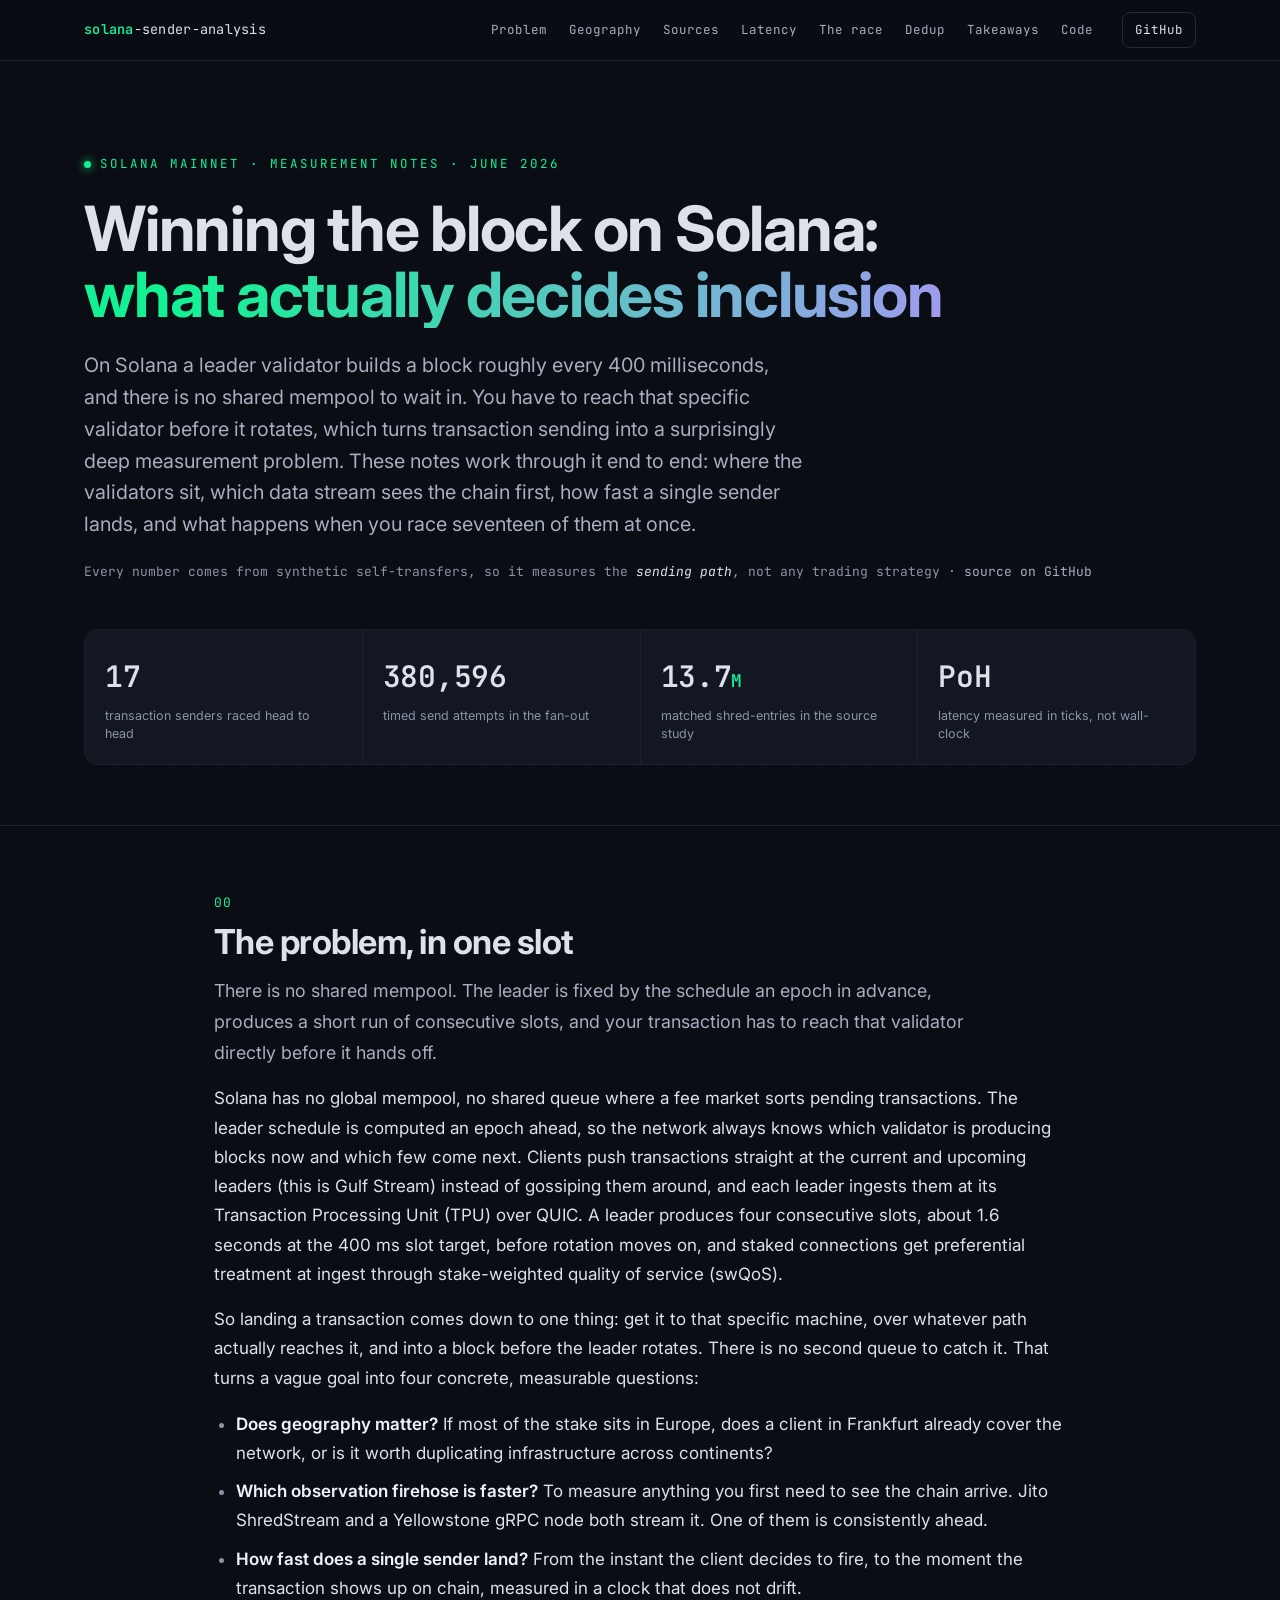
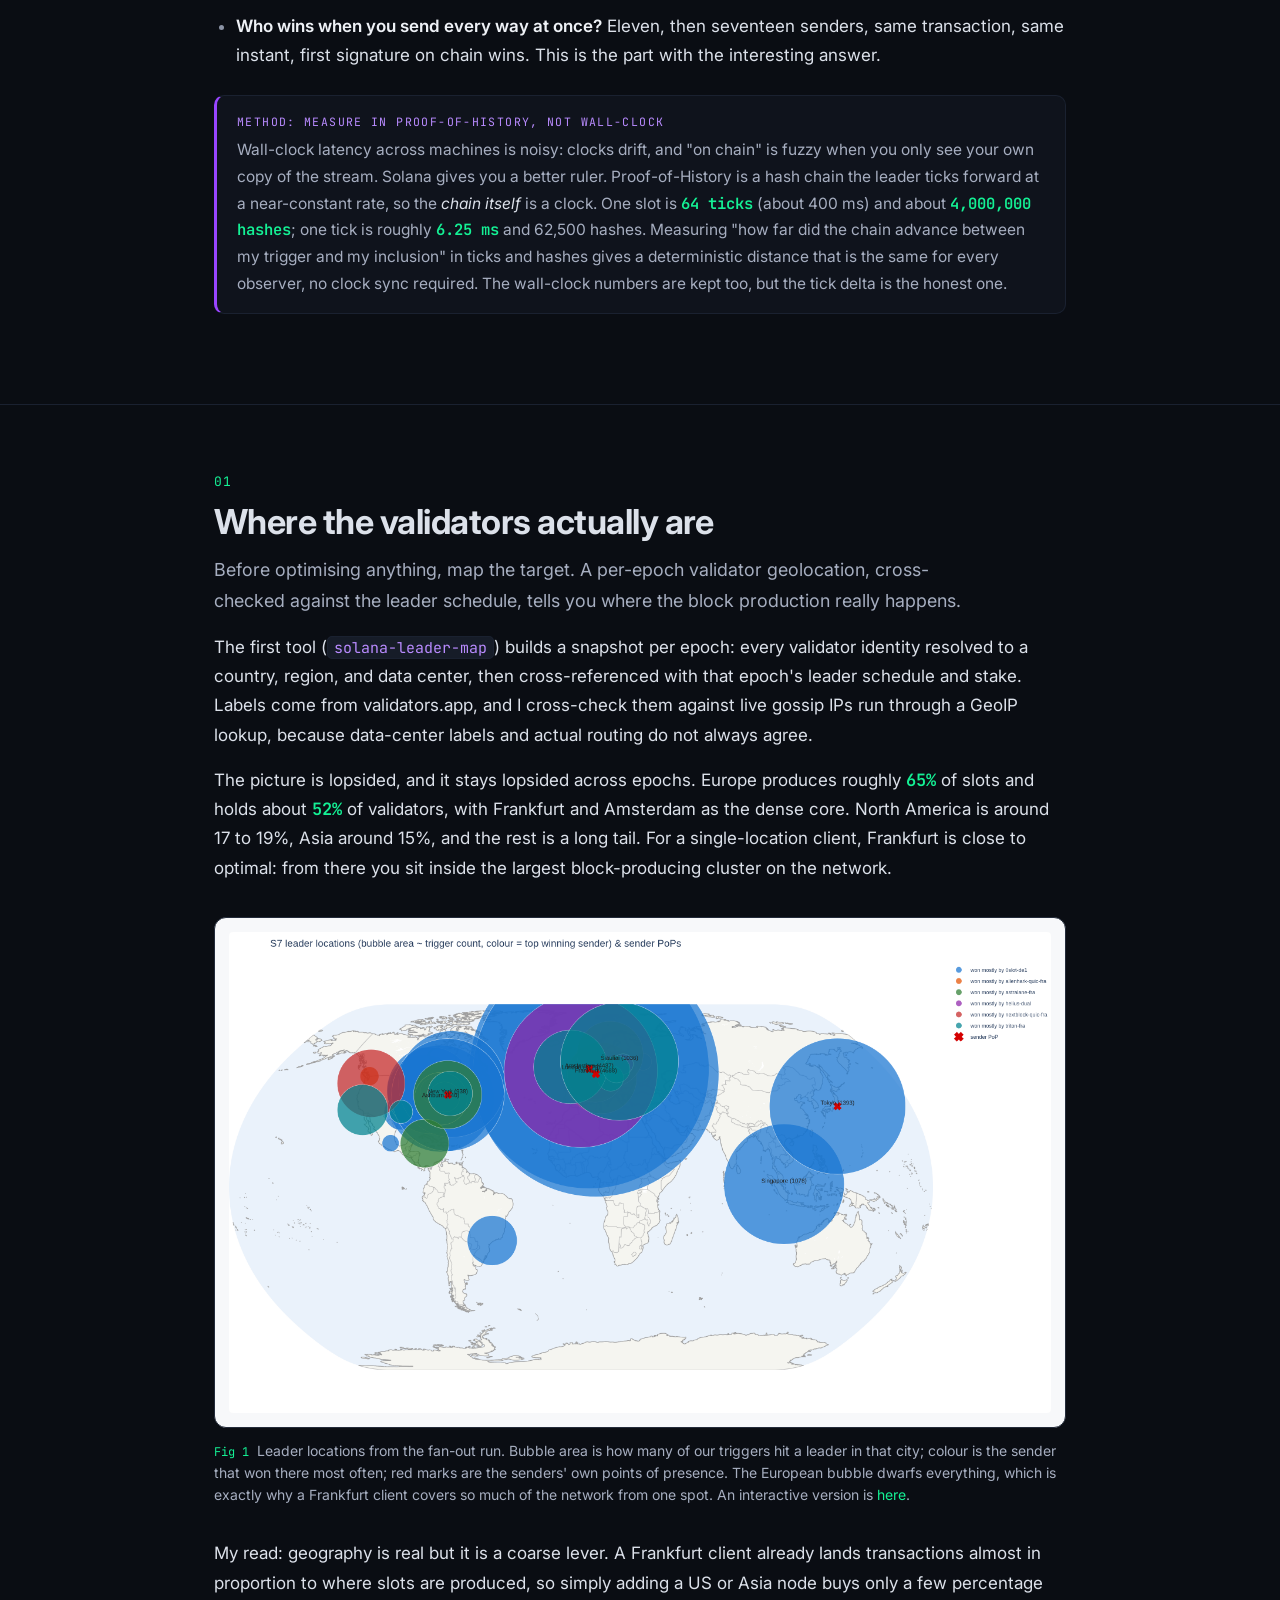
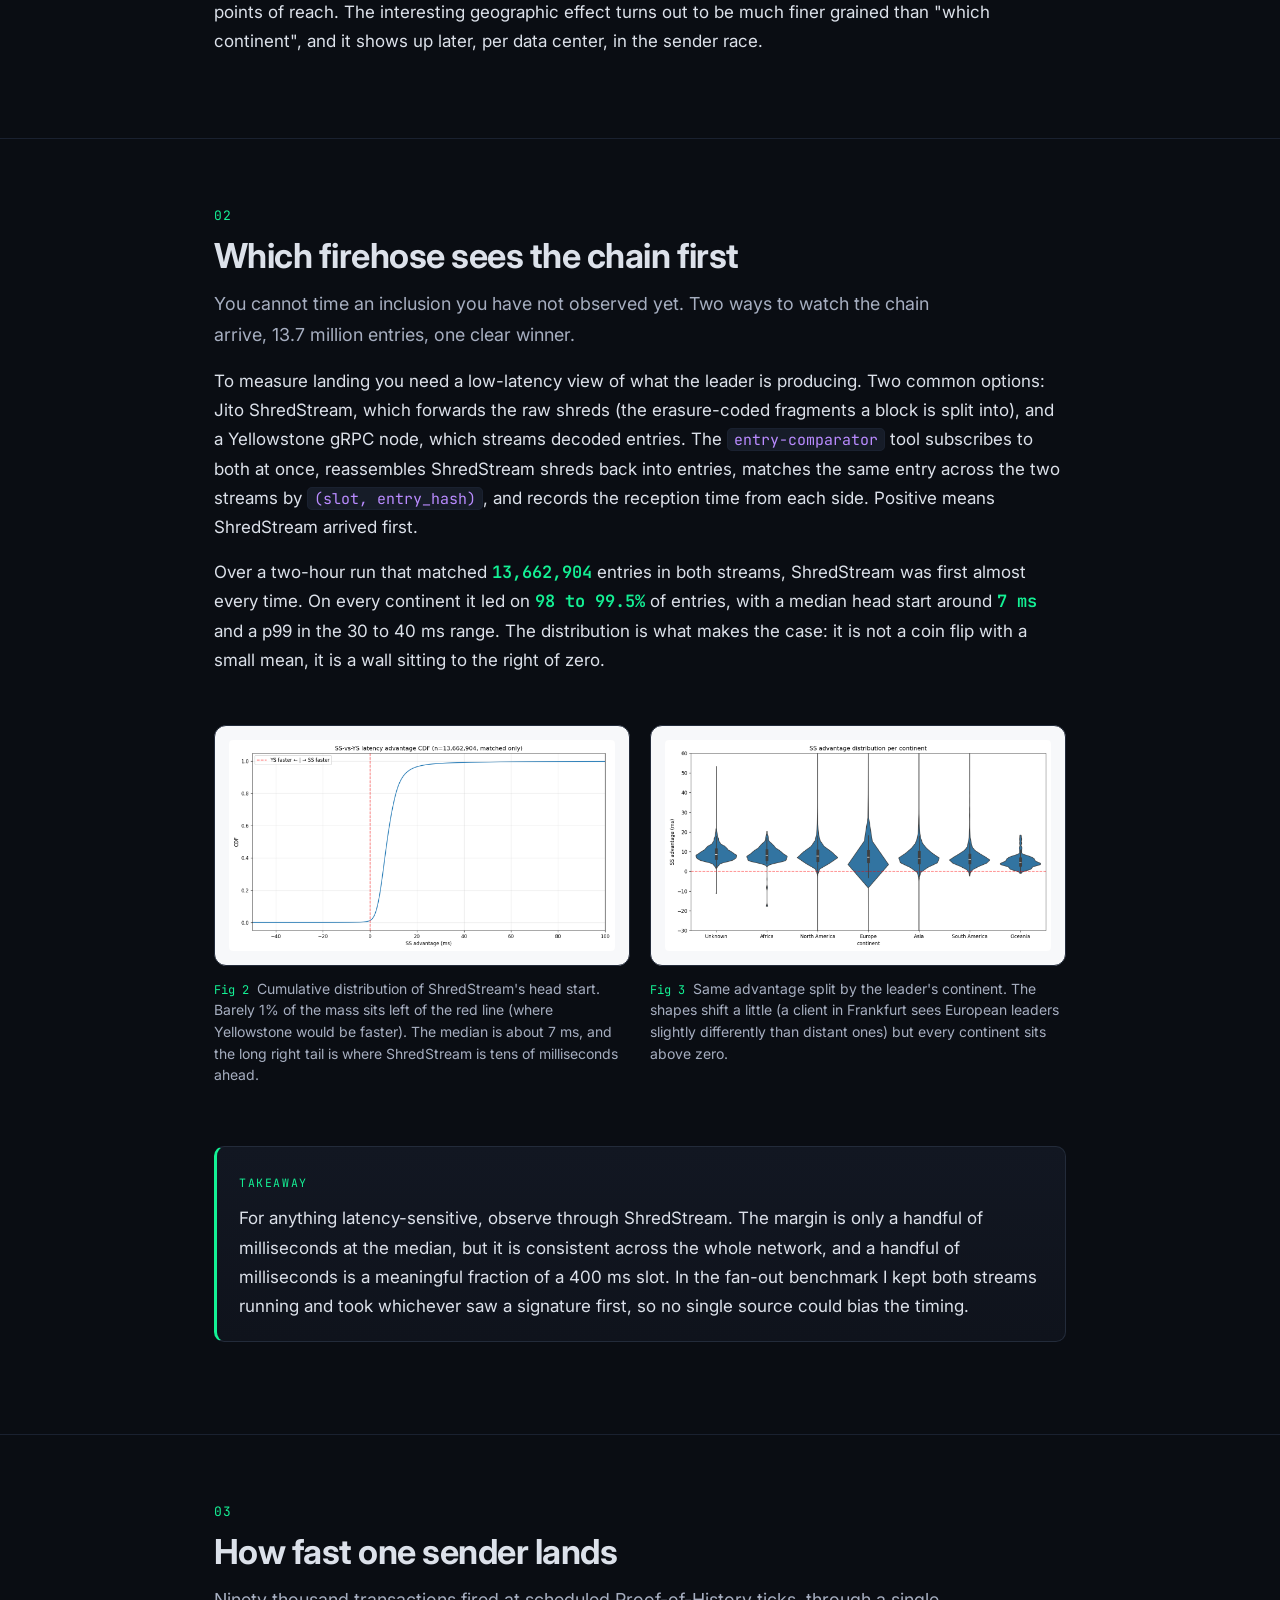
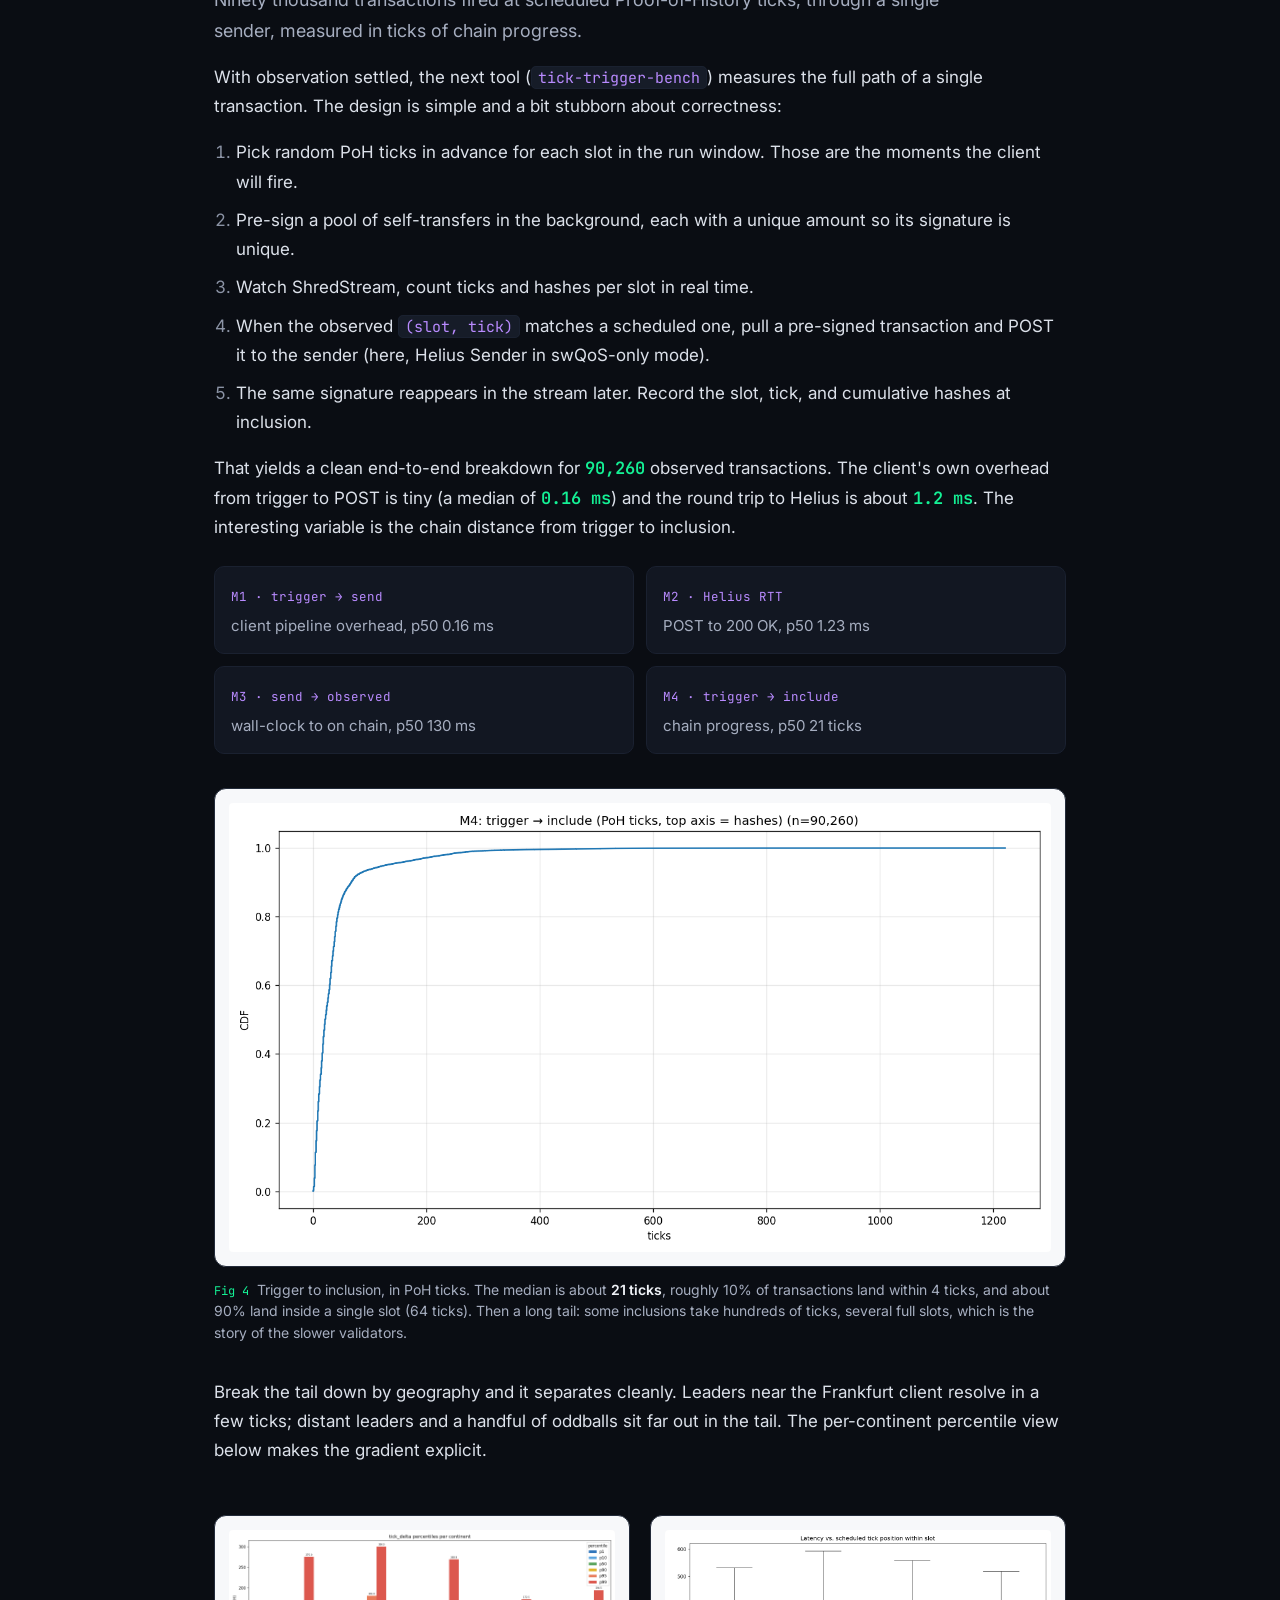
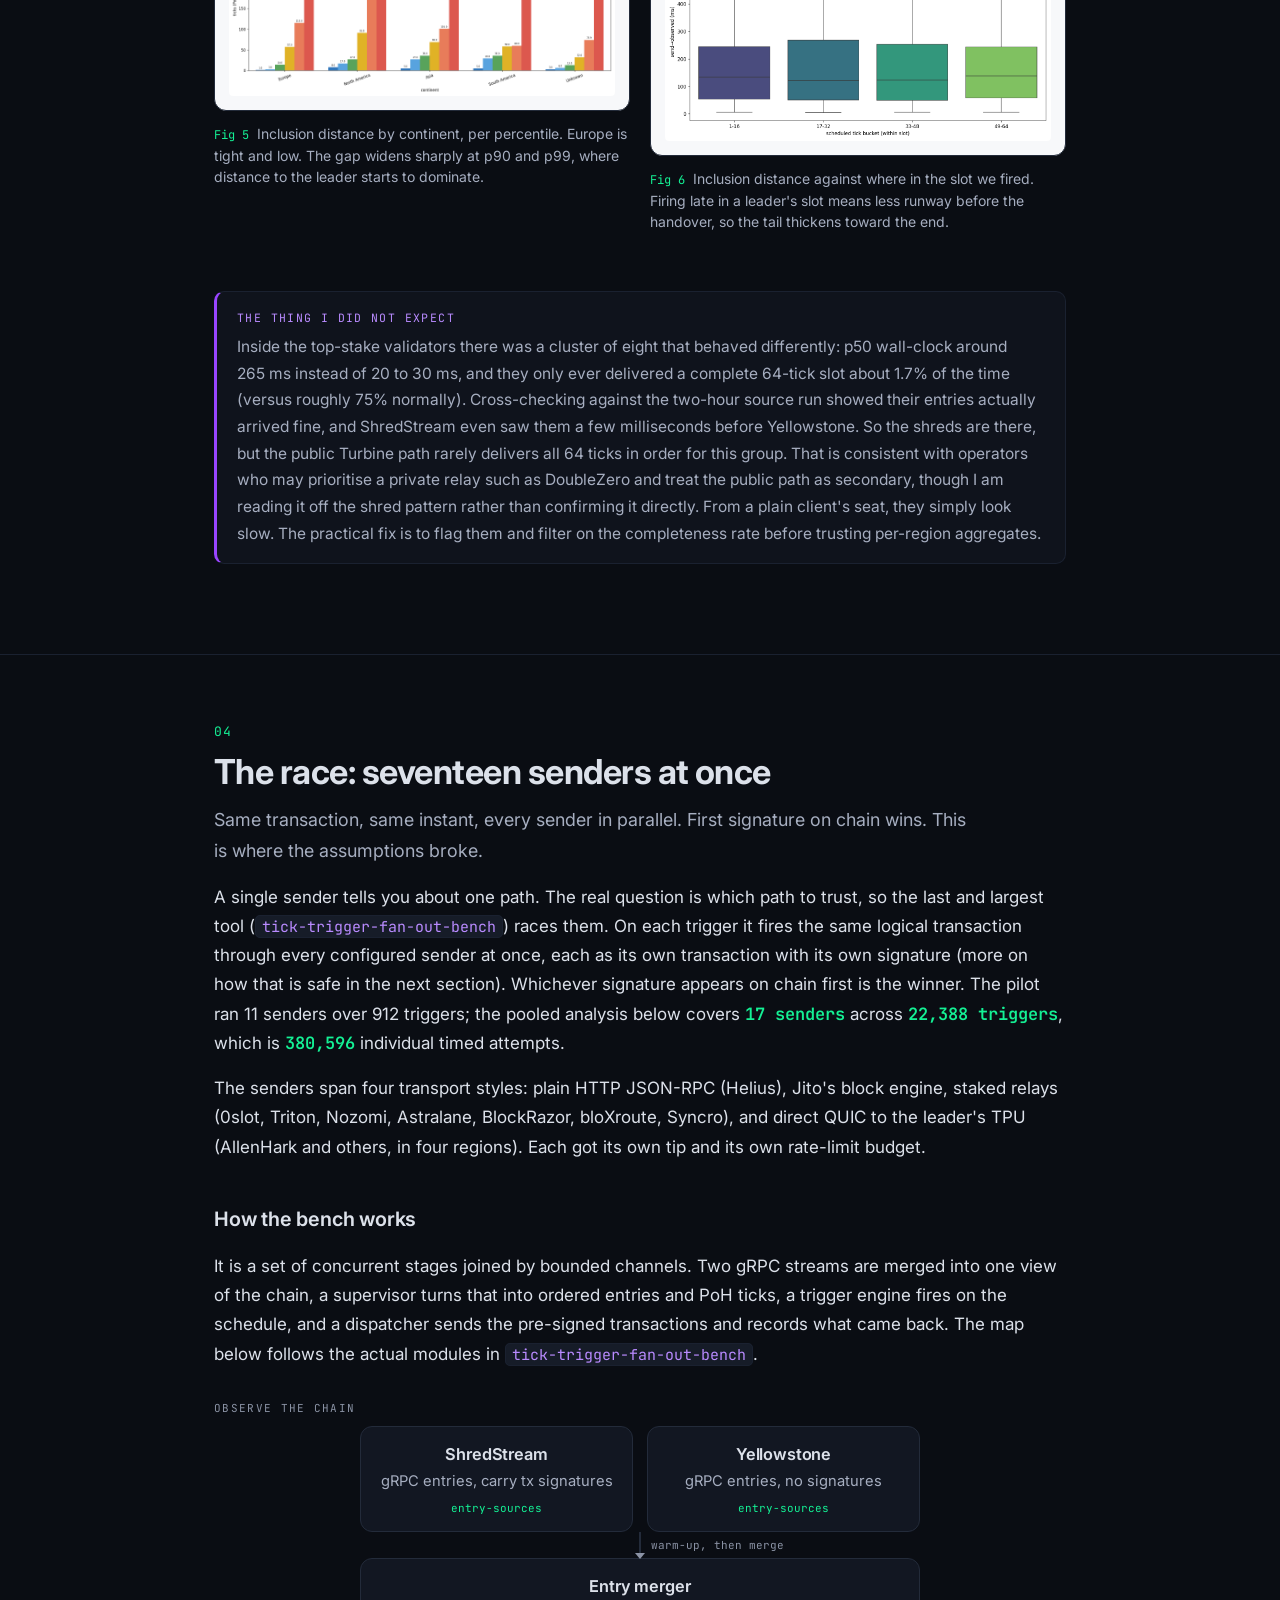
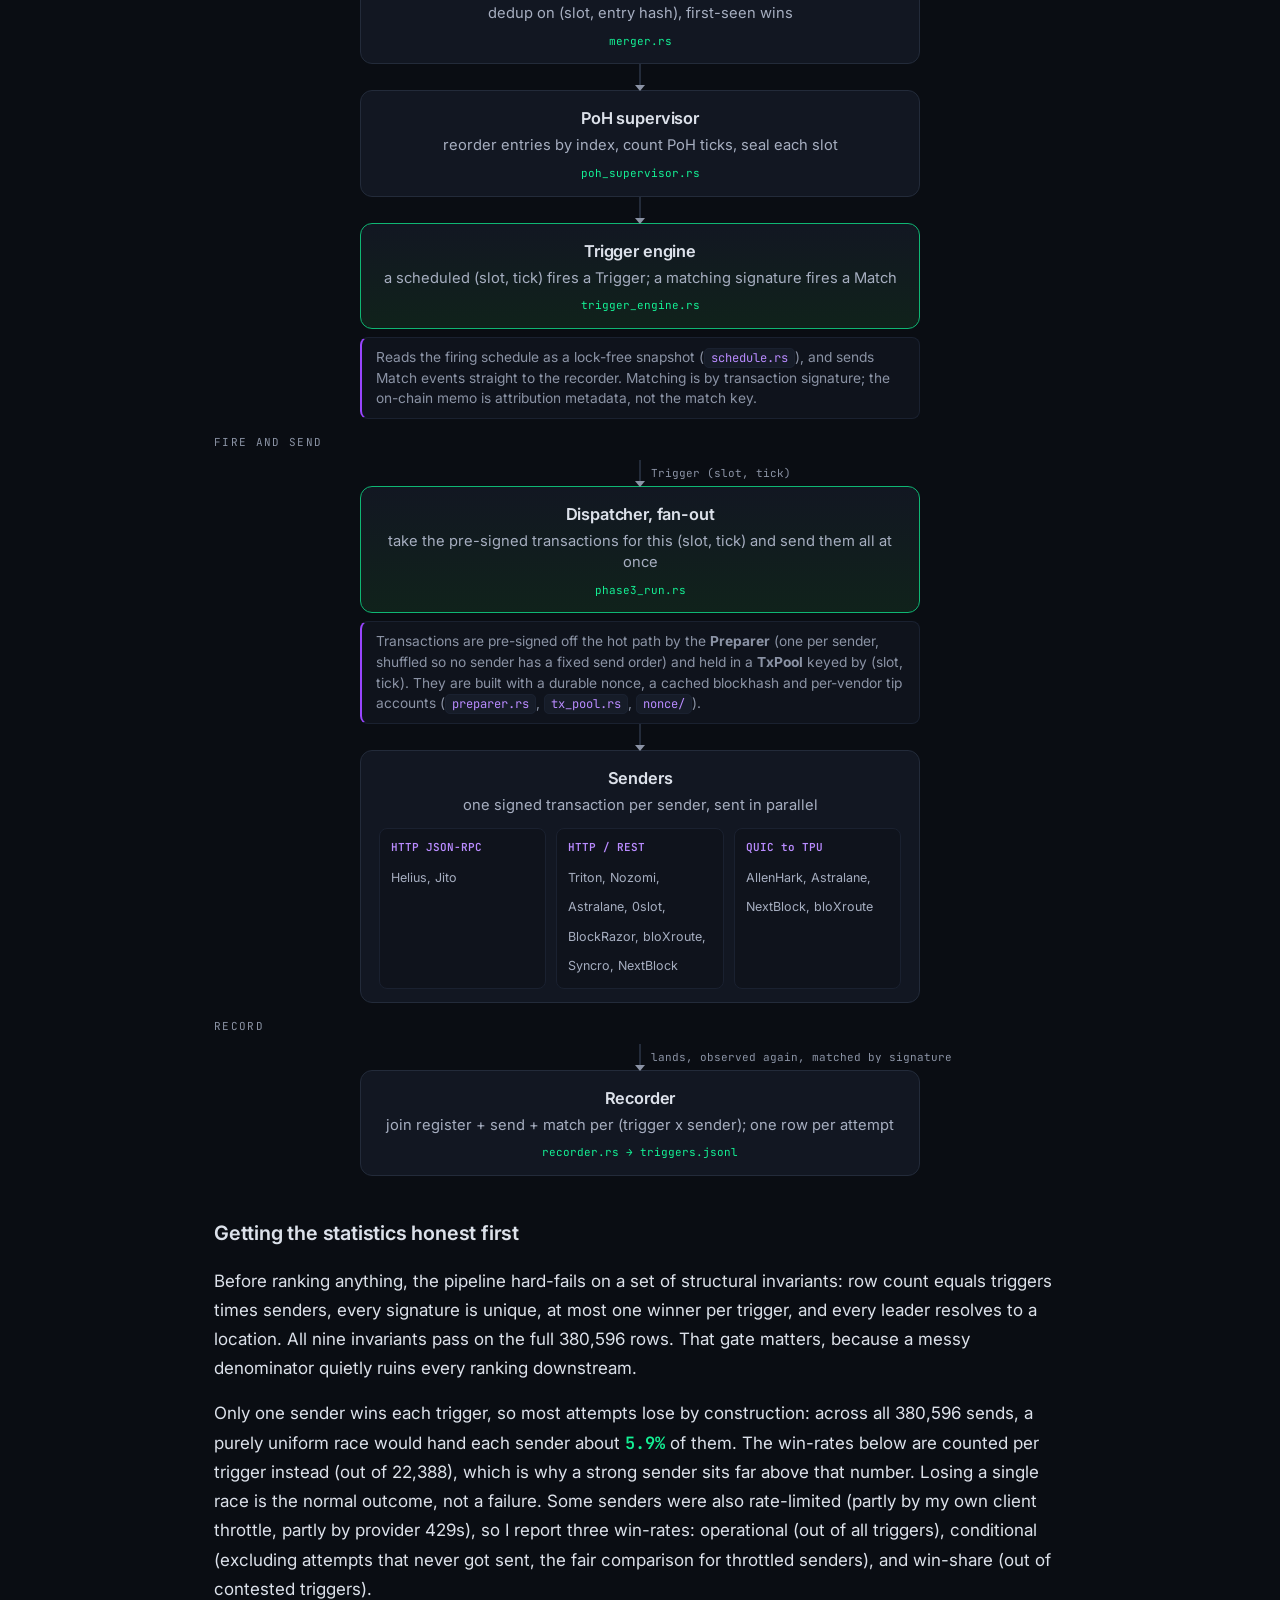
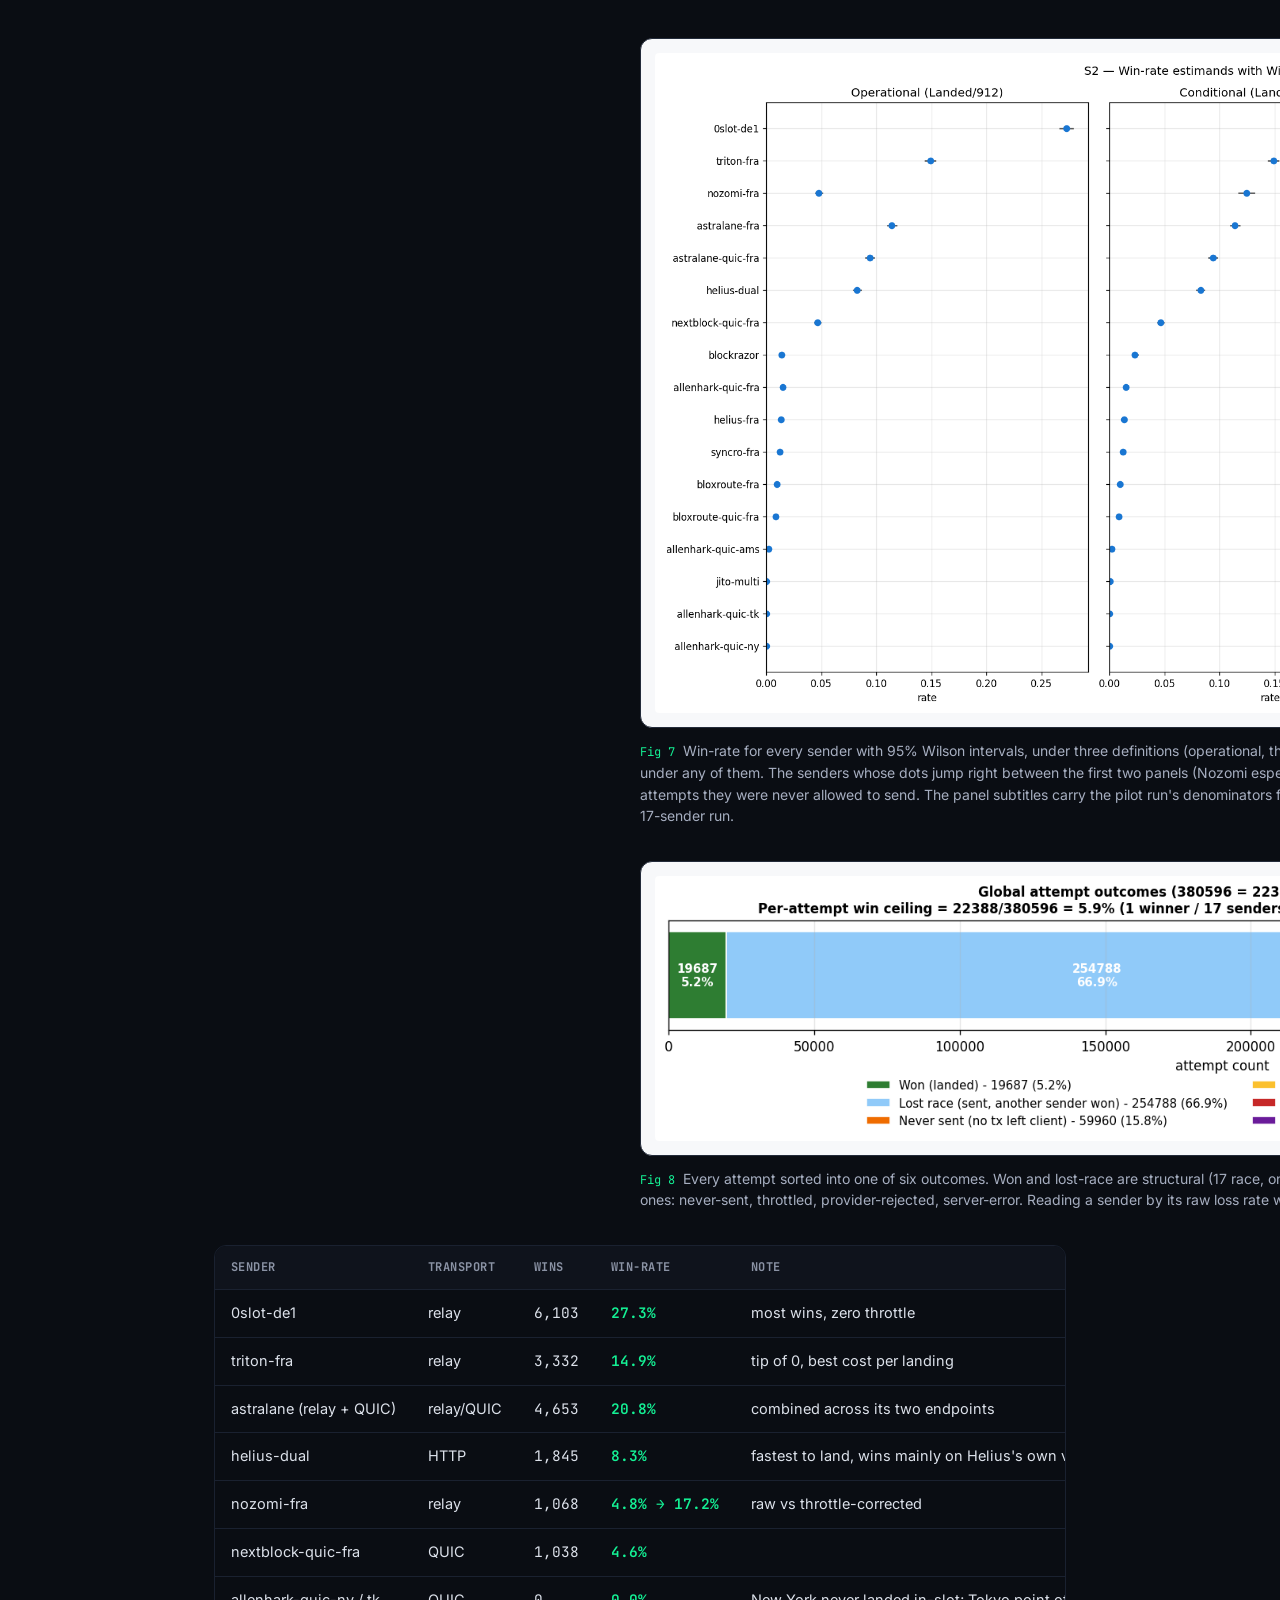
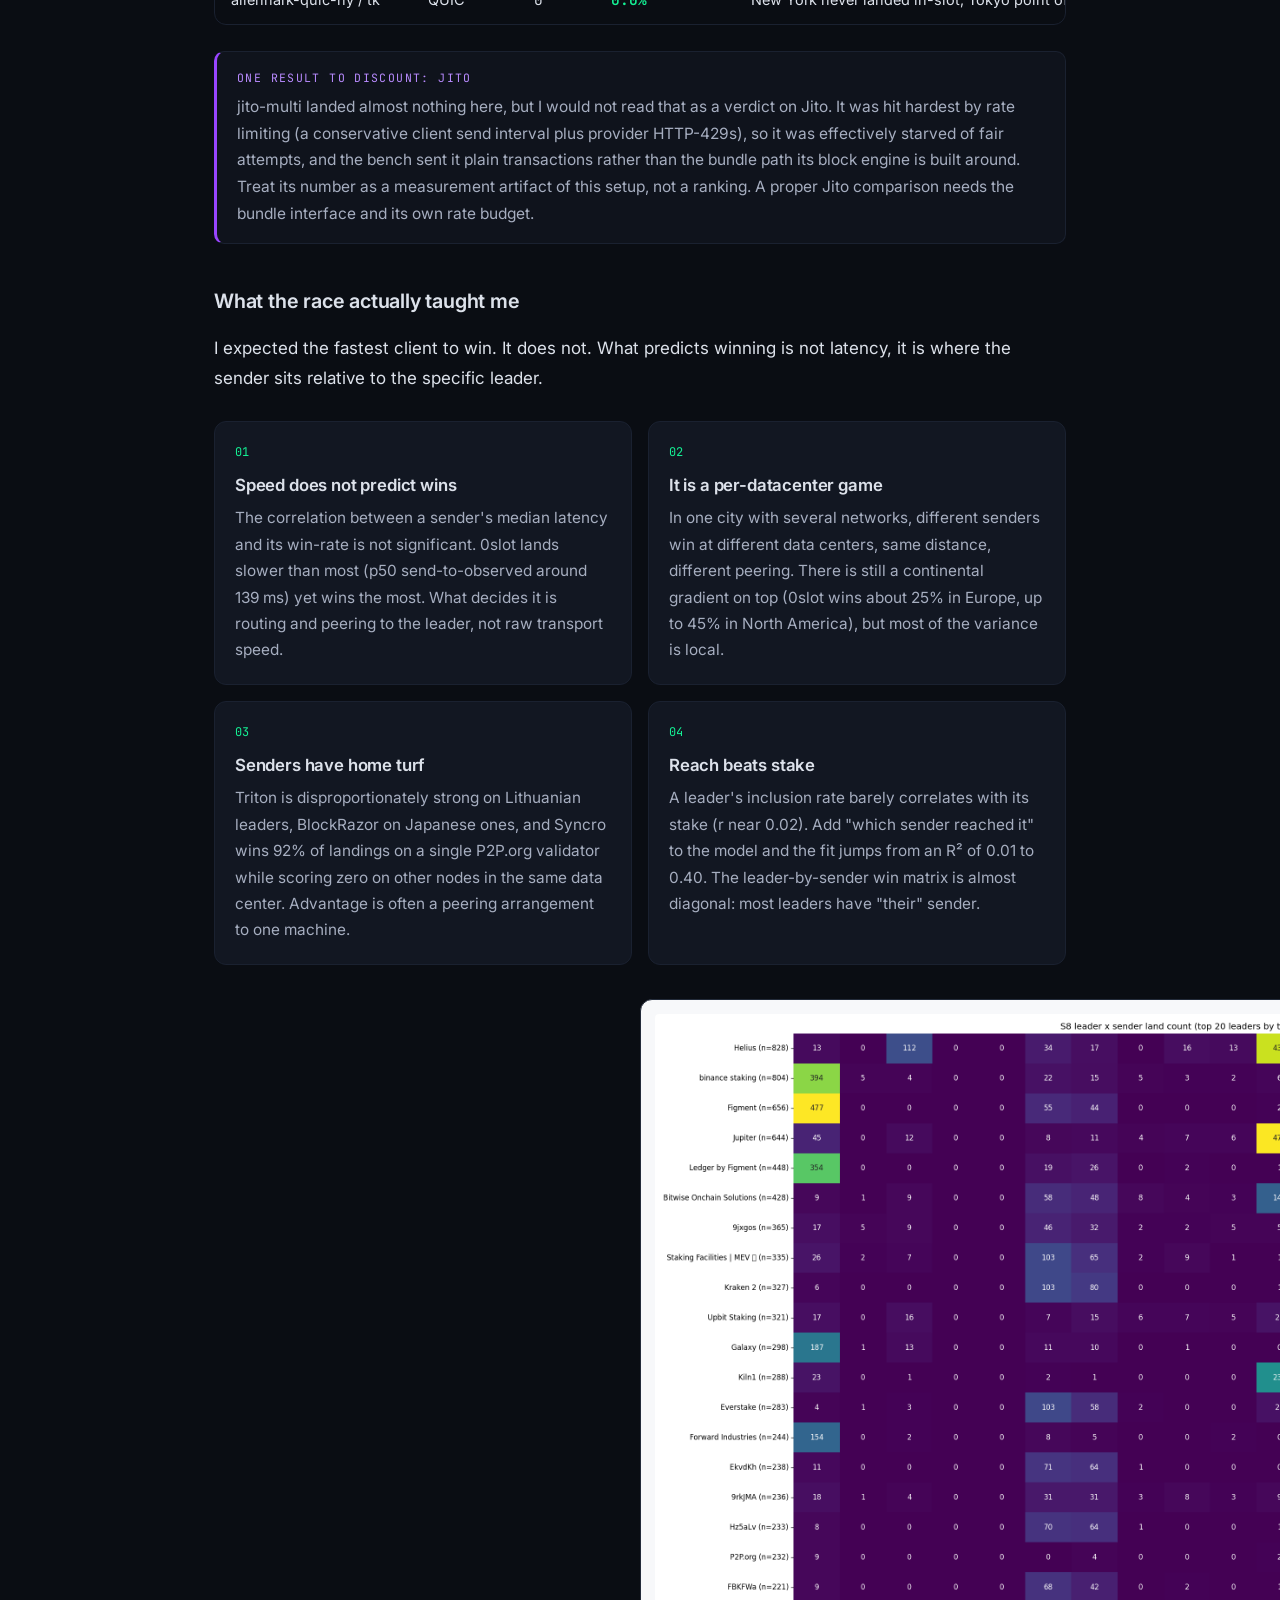
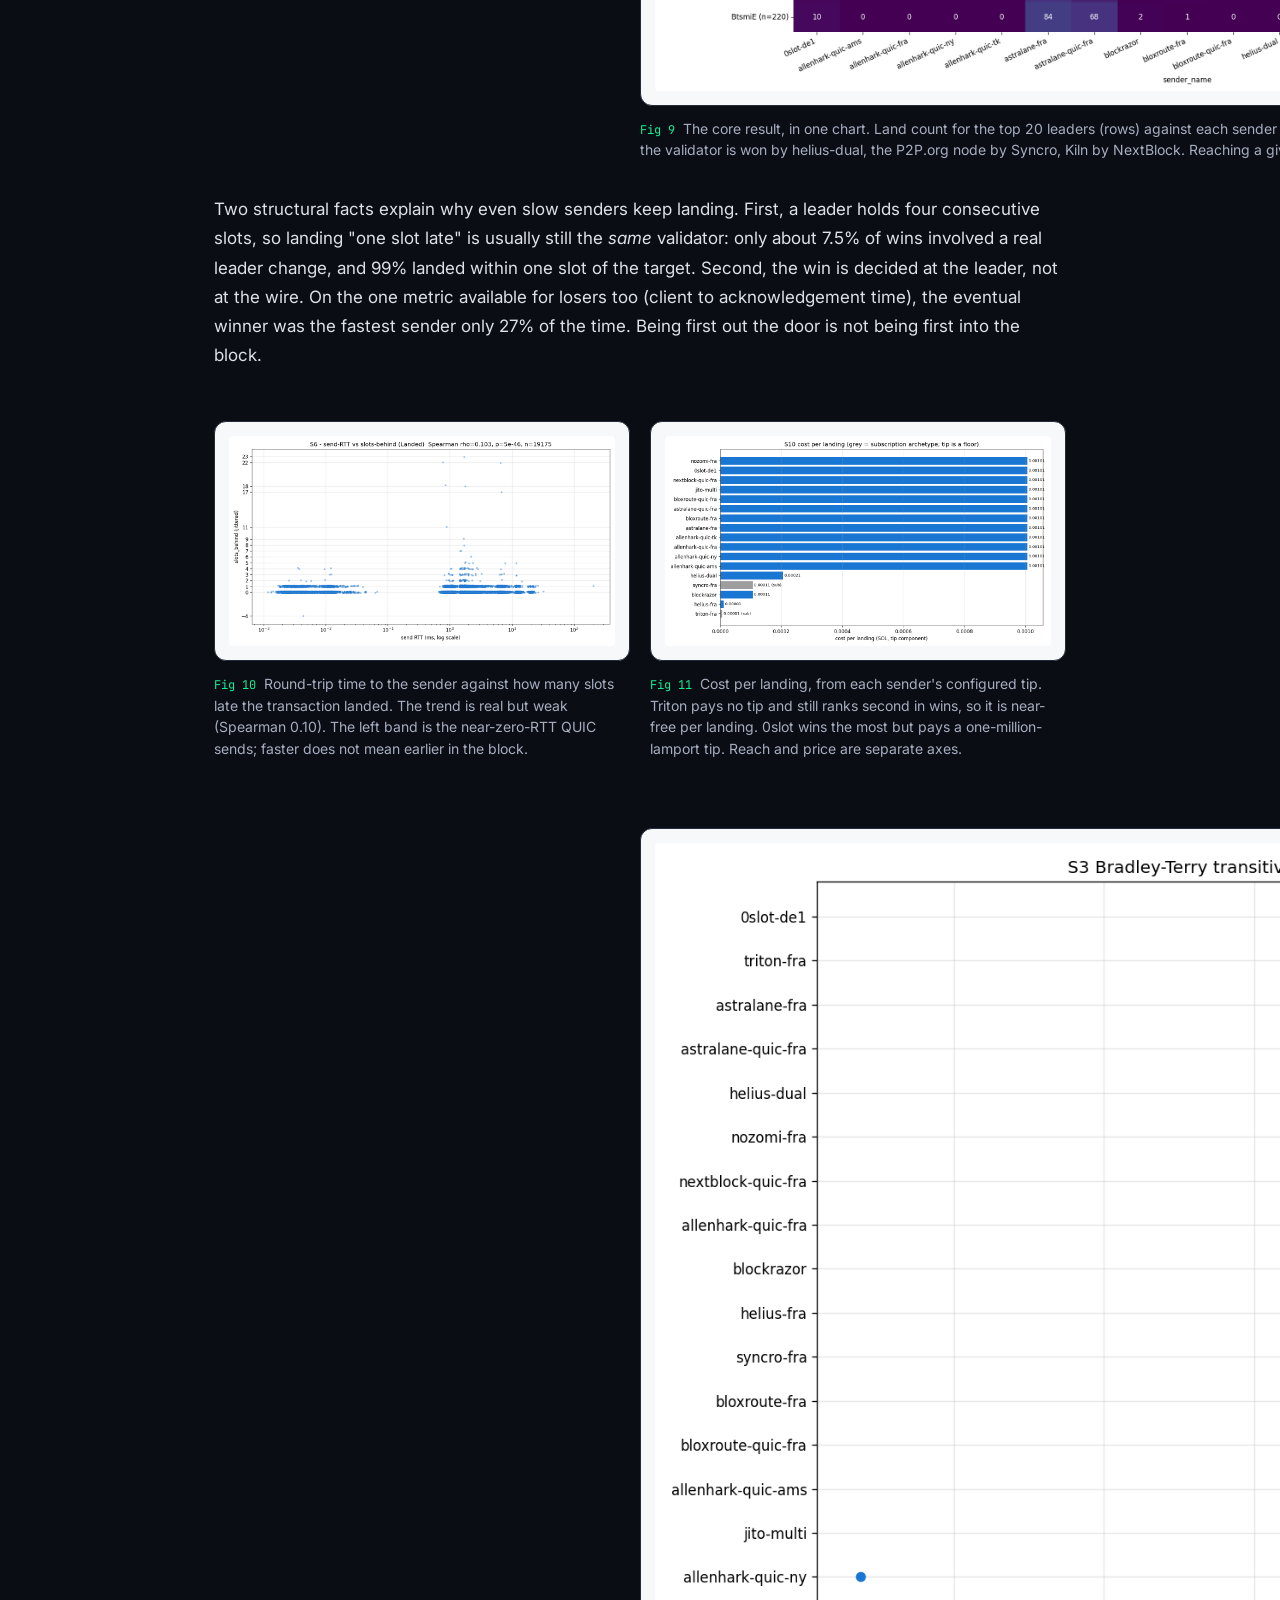
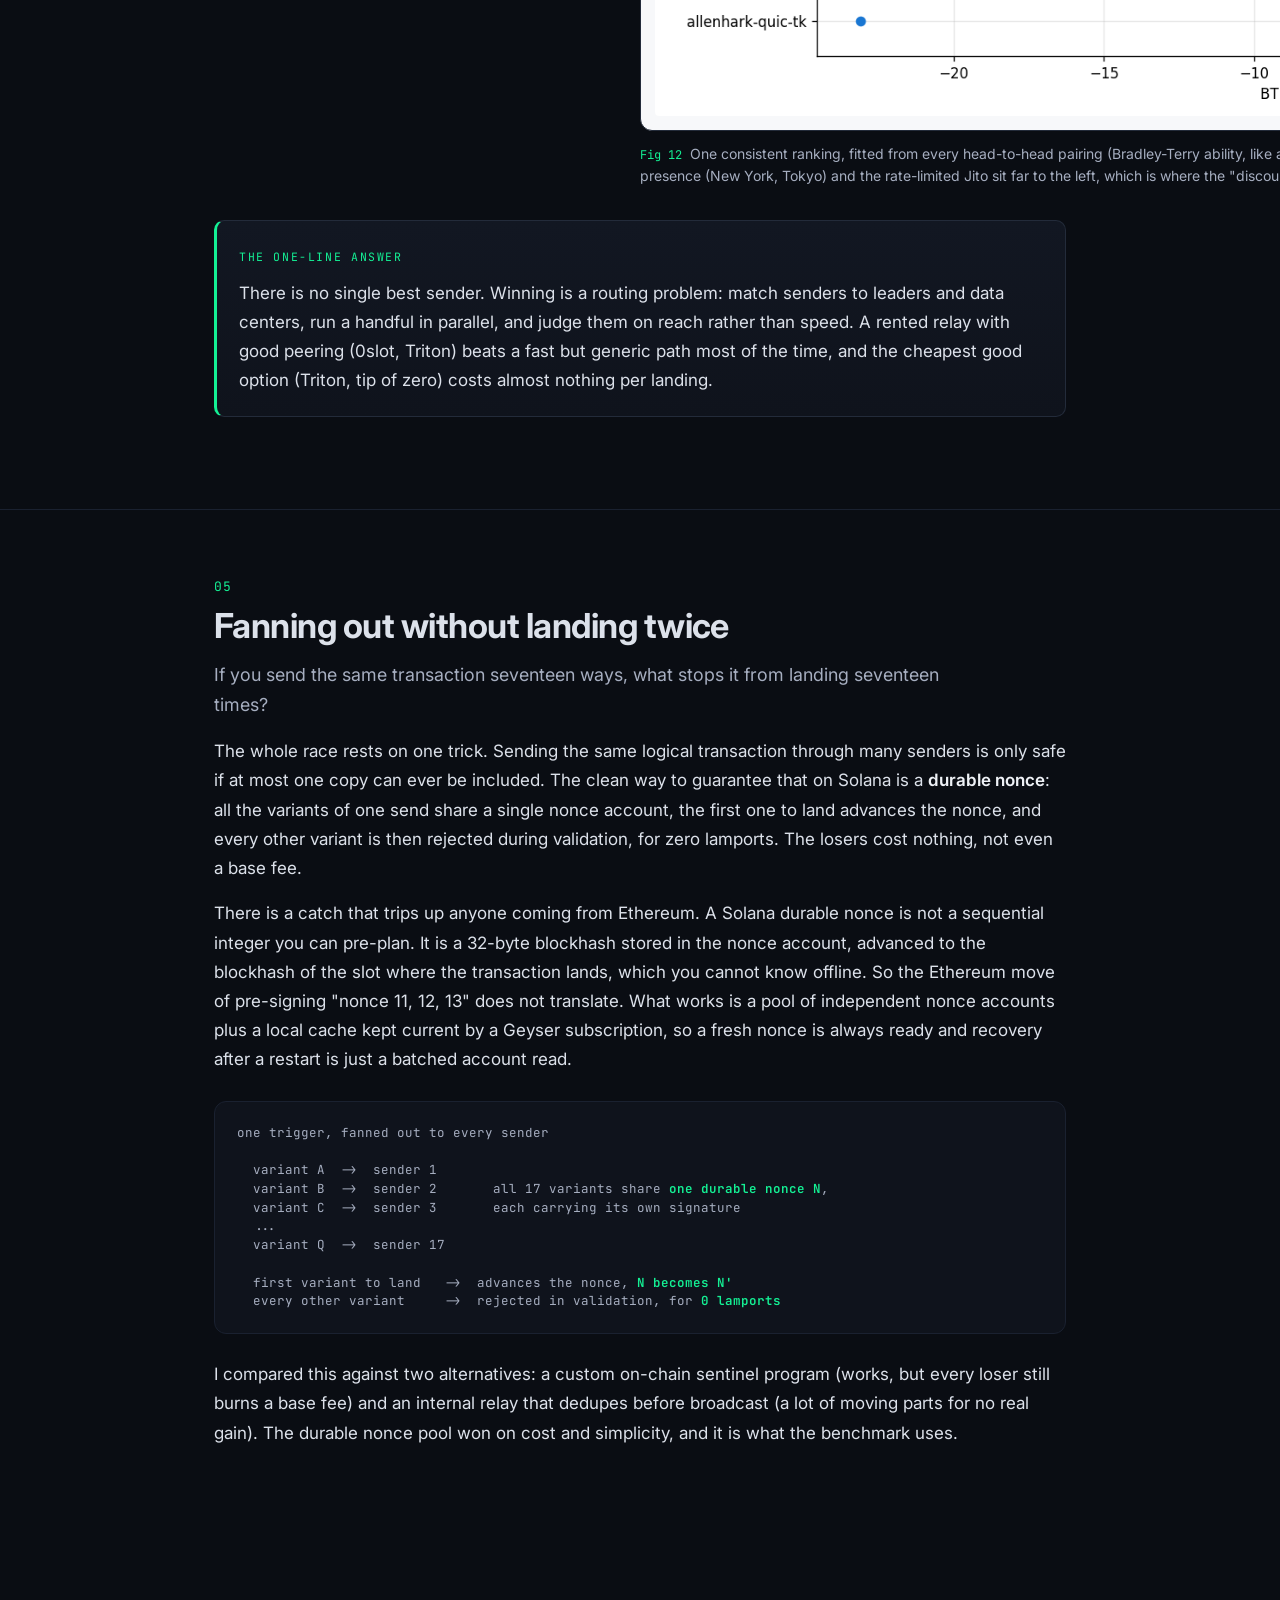
==== commit 78db21b6: "Replace fan-out diagram with a code-accurate architecture map Rendered as a clean HTML/CSS block dia" ====
--- a/docs/index.html
+++ b/docs/index.html
@@ -287,13 +287,77 @@
       (AllenHark and others, in four regions). Each got its own tip and its own rate-limit budget.</p>
 
     <h3>How the bench works</h3>
-    <p>Three stages run concurrently. The observer watches the chain, the dispatcher fires on schedule, and the
-      recorder writes one row per attempt.</p>
-
-    <div class="diagram">  1 - <b>observe</b>   merge ShredStream + Yellowstone gRPC (dedup by slot + entry hash, first-seen); count PoH ticks per slot
-  2 - <b>fire</b>      on the scheduled (slot, tick): fan out to all 17 senders at once (HTTP / gRPC / QUIC), each a pre-signed tx on one durable nonce
-  3 - <b>record</b>    first signature seen on chain wins; match by signature, write one row per (trigger x sender) to Parquet
-                 fields: send timestamps, observed slot + tick, outcome class</div>
+    <p>It is a set of concurrent stages joined by bounded channels. Two gRPC streams are merged into one view of
+      the chain, a supervisor turns that into ordered entries and PoH ticks, a trigger engine fires on the
+      schedule, and a dispatcher sends the pre-signed transactions and records what came back. The map below
+      follows the actual modules in <code>tick-trigger-fan-out-bench</code>.</p>
+
+    <div class="arch reveal">
+      <div class="arch-lane">observe the chain</div>
+      <div class="arch-row">
+        <div class="arch-node">
+          <div class="arch-title">ShredStream</div>
+          <div class="arch-sub">gRPC entries, carry tx signatures</div>
+          <div class="arch-mod">entry-sources</div>
+        </div>
+        <div class="arch-node">
+          <div class="arch-title">Yellowstone</div>
+          <div class="arch-sub">gRPC entries, no signatures</div>
+          <div class="arch-mod">entry-sources</div>
+        </div>
+      </div>
+      <div class="arch-arrow"><span class="lbl">warm-up, then merge</span></div>
+      <div class="arch-node">
+        <div class="arch-title">Entry merger</div>
+        <div class="arch-sub">dedup on (slot, entry hash), first-seen wins</div>
+        <div class="arch-mod">merger.rs</div>
+      </div>
+      <div class="arch-arrow"></div>
+      <div class="arch-node">
+        <div class="arch-title">PoH supervisor</div>
+        <div class="arch-sub">reorder entries by index, count PoH ticks, seal each slot</div>
+        <div class="arch-mod">poh_supervisor.rs</div>
+      </div>
+      <div class="arch-arrow"></div>
+      <div class="arch-node accent">
+        <div class="arch-title">Trigger engine</div>
+        <div class="arch-sub">a scheduled (slot, tick) fires a Trigger; a matching signature fires a Match</div>
+        <div class="arch-mod">trigger_engine.rs</div>
+      </div>
+      <div class="arch-aside">Reads the firing schedule as a lock-free snapshot (<code>schedule.rs</code>), and sends
+        Match events straight to the recorder. Matching is by transaction signature; the on-chain memo is
+        attribution metadata, not the match key.</div>
+
+      <div class="arch-lane">fire and send</div>
+      <div class="arch-arrow"><span class="lbl">Trigger (slot, tick)</span></div>
+      <div class="arch-node accent">
+        <div class="arch-title">Dispatcher, fan-out</div>
+        <div class="arch-sub">take the pre-signed transactions for this (slot, tick) and send them all at once</div>
+        <div class="arch-mod">phase3_run.rs</div>
+      </div>
+      <div class="arch-aside">Transactions are pre-signed off the hot path by the <b>Preparer</b> (one per sender,
+        shuffled so no sender has a fixed send order) and held in a <b>TxPool</b> keyed by (slot, tick). They are
+        built with a durable nonce, a cached blockhash and per-vendor tip accounts
+        (<code>preparer.rs</code>, <code>tx_pool.rs</code>, <code>nonce/</code>).</div>
+      <div class="arch-arrow"></div>
+      <div class="arch-node">
+        <div class="arch-title">Senders</div>
+        <div class="arch-sub">one signed transaction per sender, sent in parallel</div>
+        <div class="arch-senders">
+          <div class="grp"><b>HTTP JSON-RPC</b><span>Helius, Jito</span></div>
+          <div class="grp"><b>HTTP / REST</b><span>Triton, Nozomi, Astralane, 0slot, BlockRazor, bloXroute, Syncro, NextBlock</span></div>
+          <div class="grp"><b>QUIC to TPU</b><span>AllenHark, Astralane, NextBlock, bloXroute</span></div>
+        </div>
+      </div>
+
+      <div class="arch-lane">record</div>
+      <div class="arch-arrow"><span class="lbl">lands, observed again, matched by signature</span></div>
+      <div class="arch-node">
+        <div class="arch-title">Recorder</div>
+        <div class="arch-sub">join register + send + match per (trigger x sender); one row per attempt</div>
+        <div class="arch-mod">recorder.rs &rarr; triggers.jsonl</div>
+      </div>
+    </div>
 
     <h3>Getting the statistics honest first</h3>
     <p>Before ranking anything, the pipeline hard-fails on a set of structural invariants: row count equals
--- a/docs/assets/css/style.css
+++ b/docs/assets/css/style.css
@@ -208,6 +208,37 @@
 }
 .diagram b { color: var(--green); font-weight: 600; }
 
+/* ---------------------------------------------------------- architecture diagram */
+.arch { margin: 30px 0; display: flex; flex-direction: column; align-items: center; }
+.arch-lane { font-family: var(--mono); font-size: 11px; letter-spacing: .12em; text-transform: uppercase;
+  color: var(--text-mute); align-self: flex-start; margin: 14px 0 8px; }
+.arch-lane:first-child { margin-top: 0; }
+.arch-node {
+  width: min(560px, 100%); background: var(--panel); border: 1px solid var(--line);
+  border-radius: 12px; padding: 13px 18px; text-align: center;
+}
+.arch-node.accent { border-color: var(--green-dim); background: linear-gradient(180deg, var(--panel) 0%, #10221b 100%); }
+.arch-title { font-weight: 620; font-size: 1.02rem; letter-spacing: -0.01em; }
+.arch-sub { color: var(--text-dim); font-size: .92rem; margin-top: 3px; line-height: 1.45; }
+.arch-mod { font-family: var(--mono); font-size: 11px; color: var(--green); margin-top: 7px; }
+.arch-row { display: flex; gap: 14px; width: min(560px, 100%); }
+.arch-row .arch-node { width: 100%; }
+.arch-arrow { width: 2px; height: 26px; background: var(--line); position: relative; }
+.arch-arrow::after { content: ""; position: absolute; bottom: -1px; left: 50%; transform: translateX(-50%);
+  border-left: 5px solid transparent; border-right: 5px solid transparent; border-top: 6px solid var(--text-mute); }
+.arch-arrow .lbl { position: absolute; left: 12px; top: 50%; transform: translateY(-50%);
+  font-family: var(--mono); font-size: 11px; color: var(--text-mute); white-space: nowrap; }
+.arch-aside {
+  width: min(560px, 100%); margin-top: 8px; padding: 9px 14px; font-size: .86rem; color: var(--text-mute);
+  background: var(--bg-soft); border: 1px solid var(--line-soft); border-left: 2px solid var(--violet);
+  border-radius: 8px; line-height: 1.5;
+}
+.arch-senders { display: grid; grid-template-columns: repeat(3, 1fr); gap: 10px; margin-top: 12px; text-align: left; }
+.arch-senders .grp { background: var(--bg-soft); border: 1px solid var(--line-soft); border-radius: 8px; padding: 9px 11px; }
+.arch-senders .grp b { font-family: var(--mono); font-size: 11px; color: var(--violet-lt); display: block; margin-bottom: 5px; font-weight: 600; }
+.arch-senders .grp span { font-size: 12.5px; color: var(--text-dim); line-height: 1.4; }
+@media (max-width: 620px) { .arch-senders { grid-template-columns: 1fr; } .arch-row { flex-direction: column; } }
+
 /* metric list */
 .metrics { display: grid; grid-template-columns: repeat(2,1fr); gap: 12px; margin: 24px 0; }
 .metric { background: var(--panel); border: 1px solid var(--line-soft); border-radius: 10px; padding: 14px 16px; }
